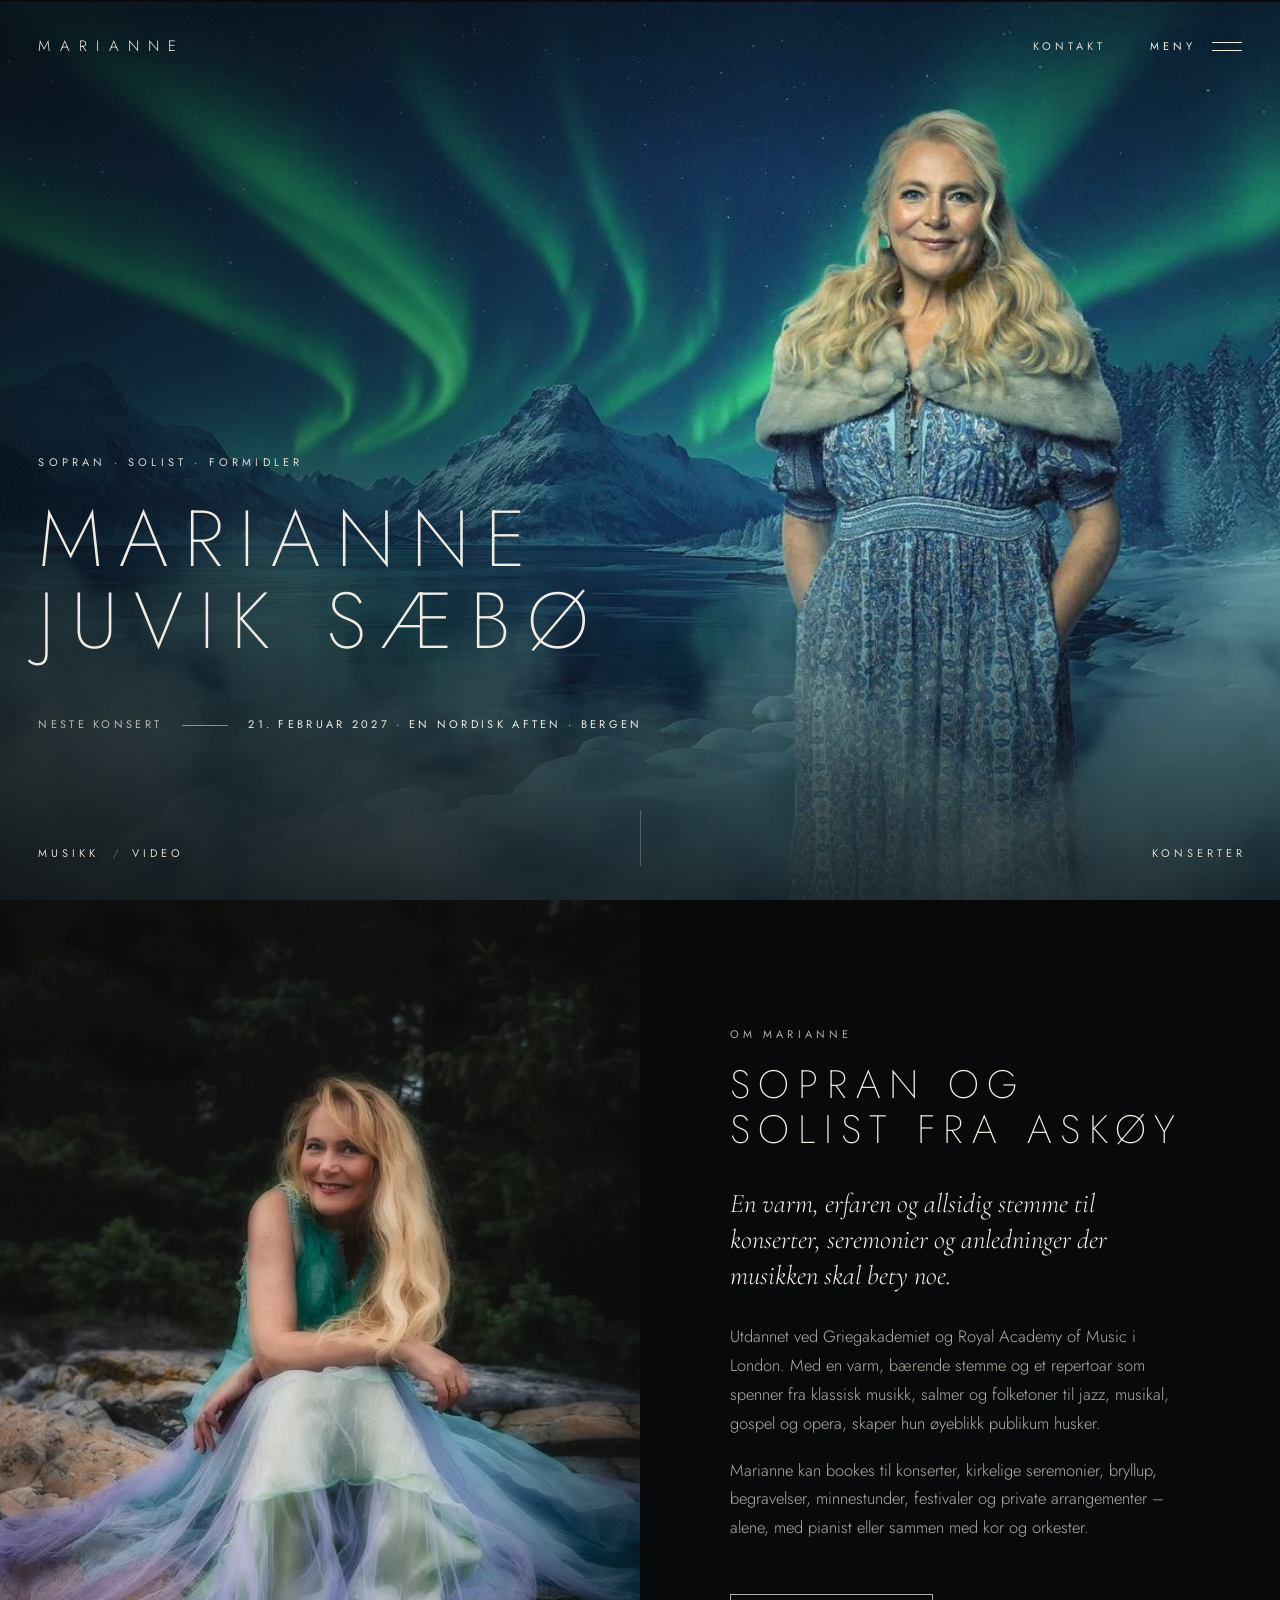
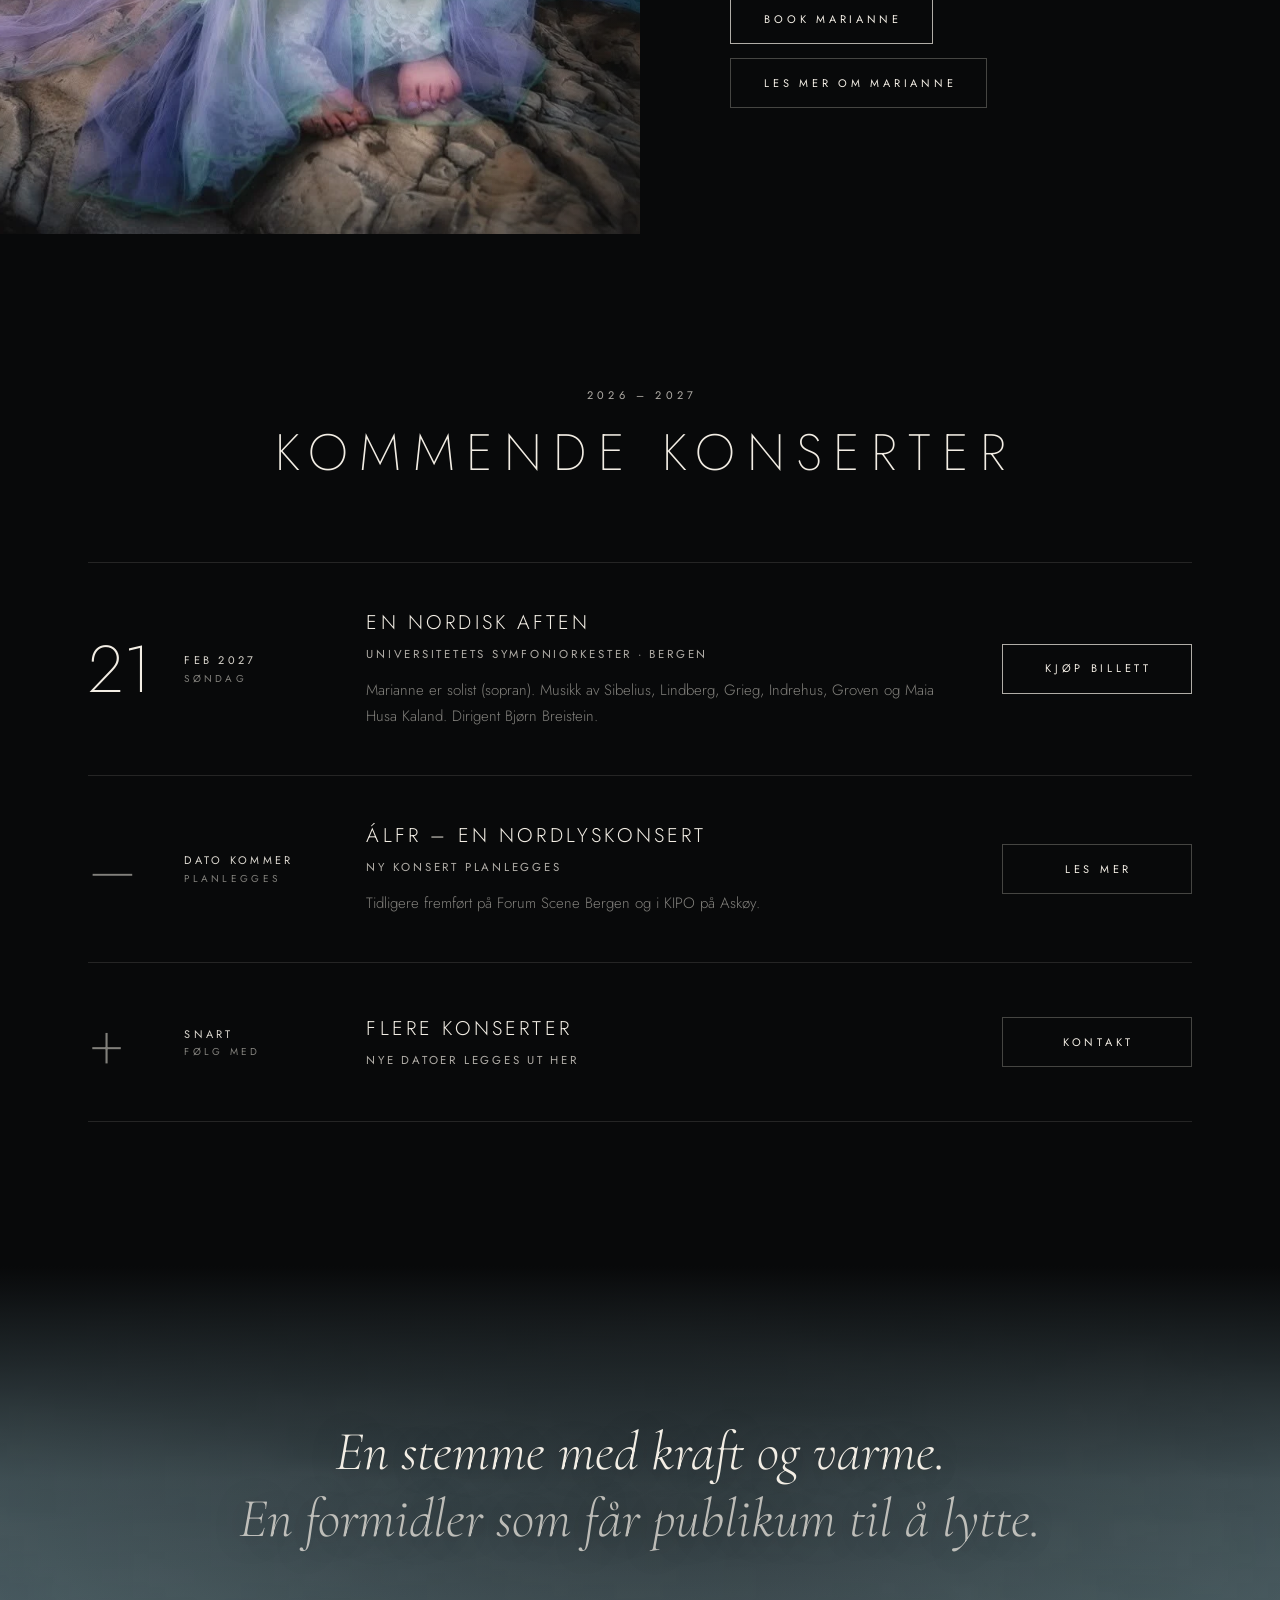
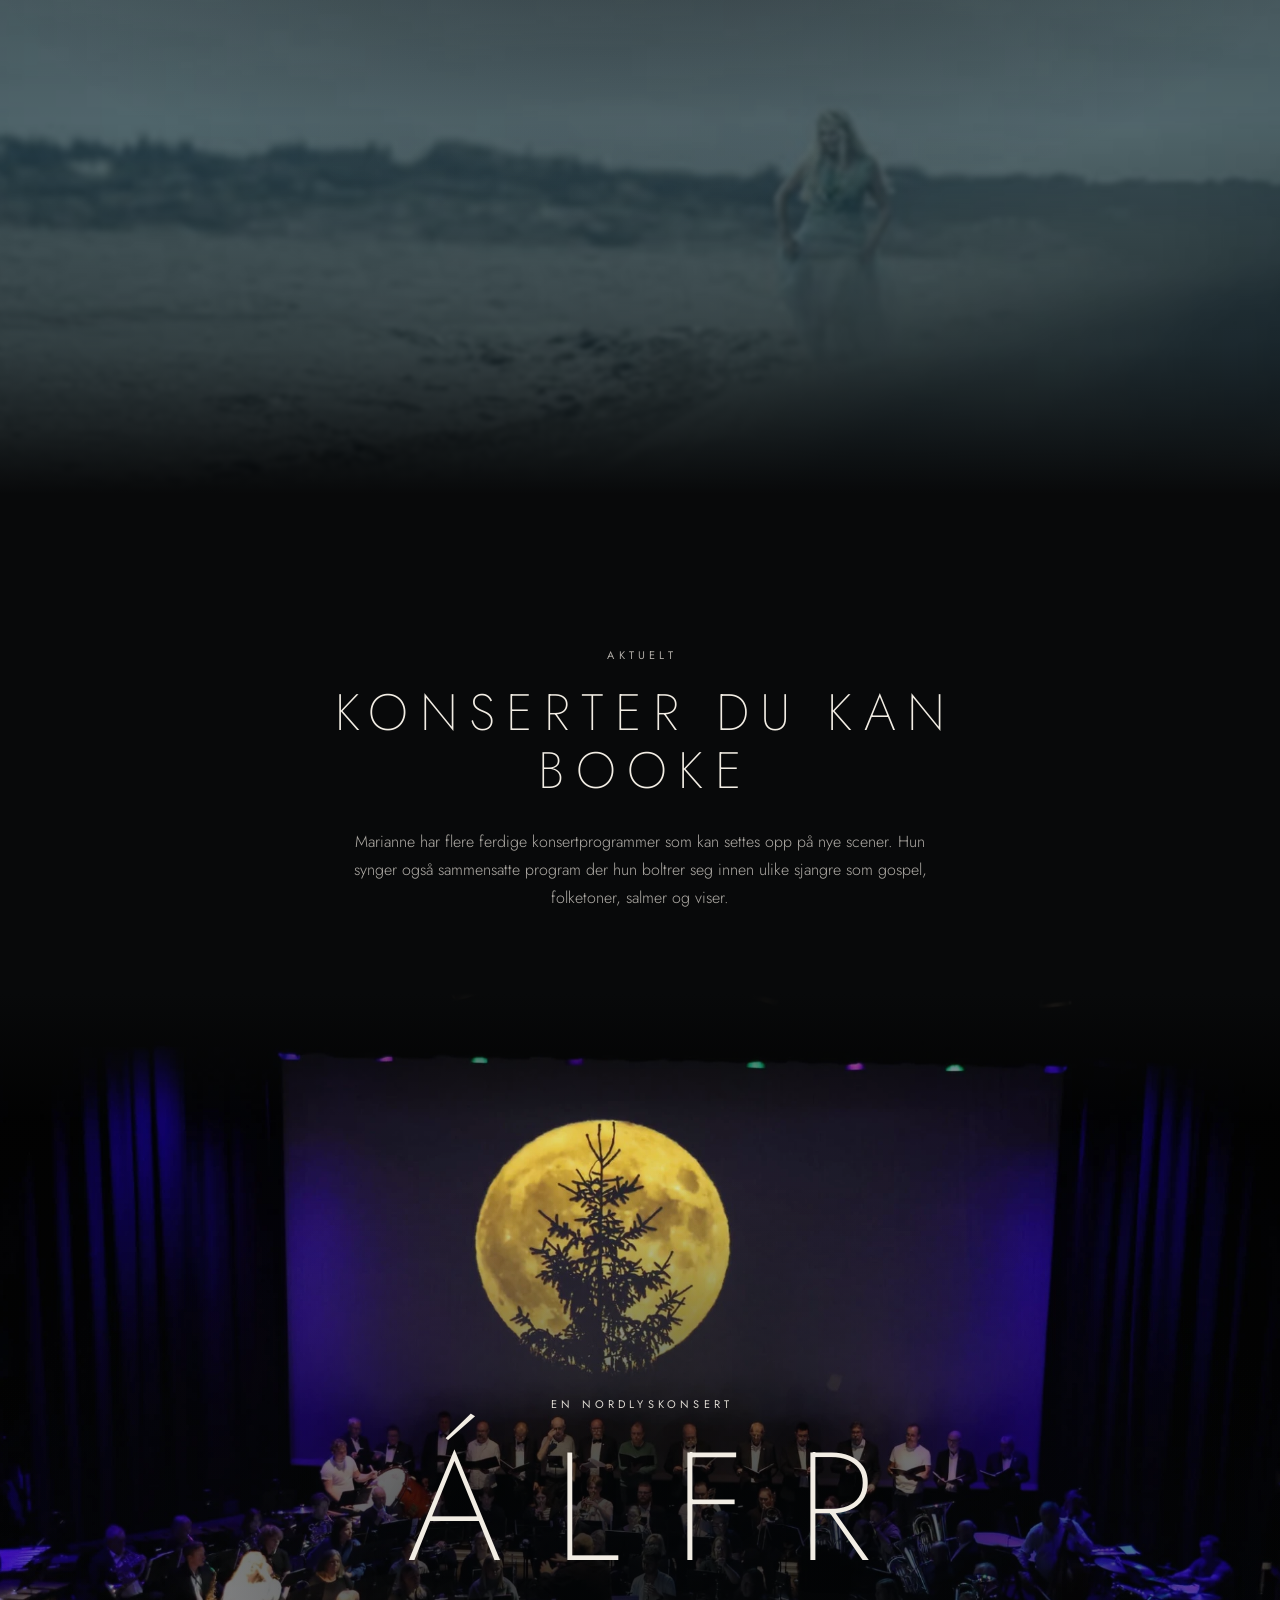
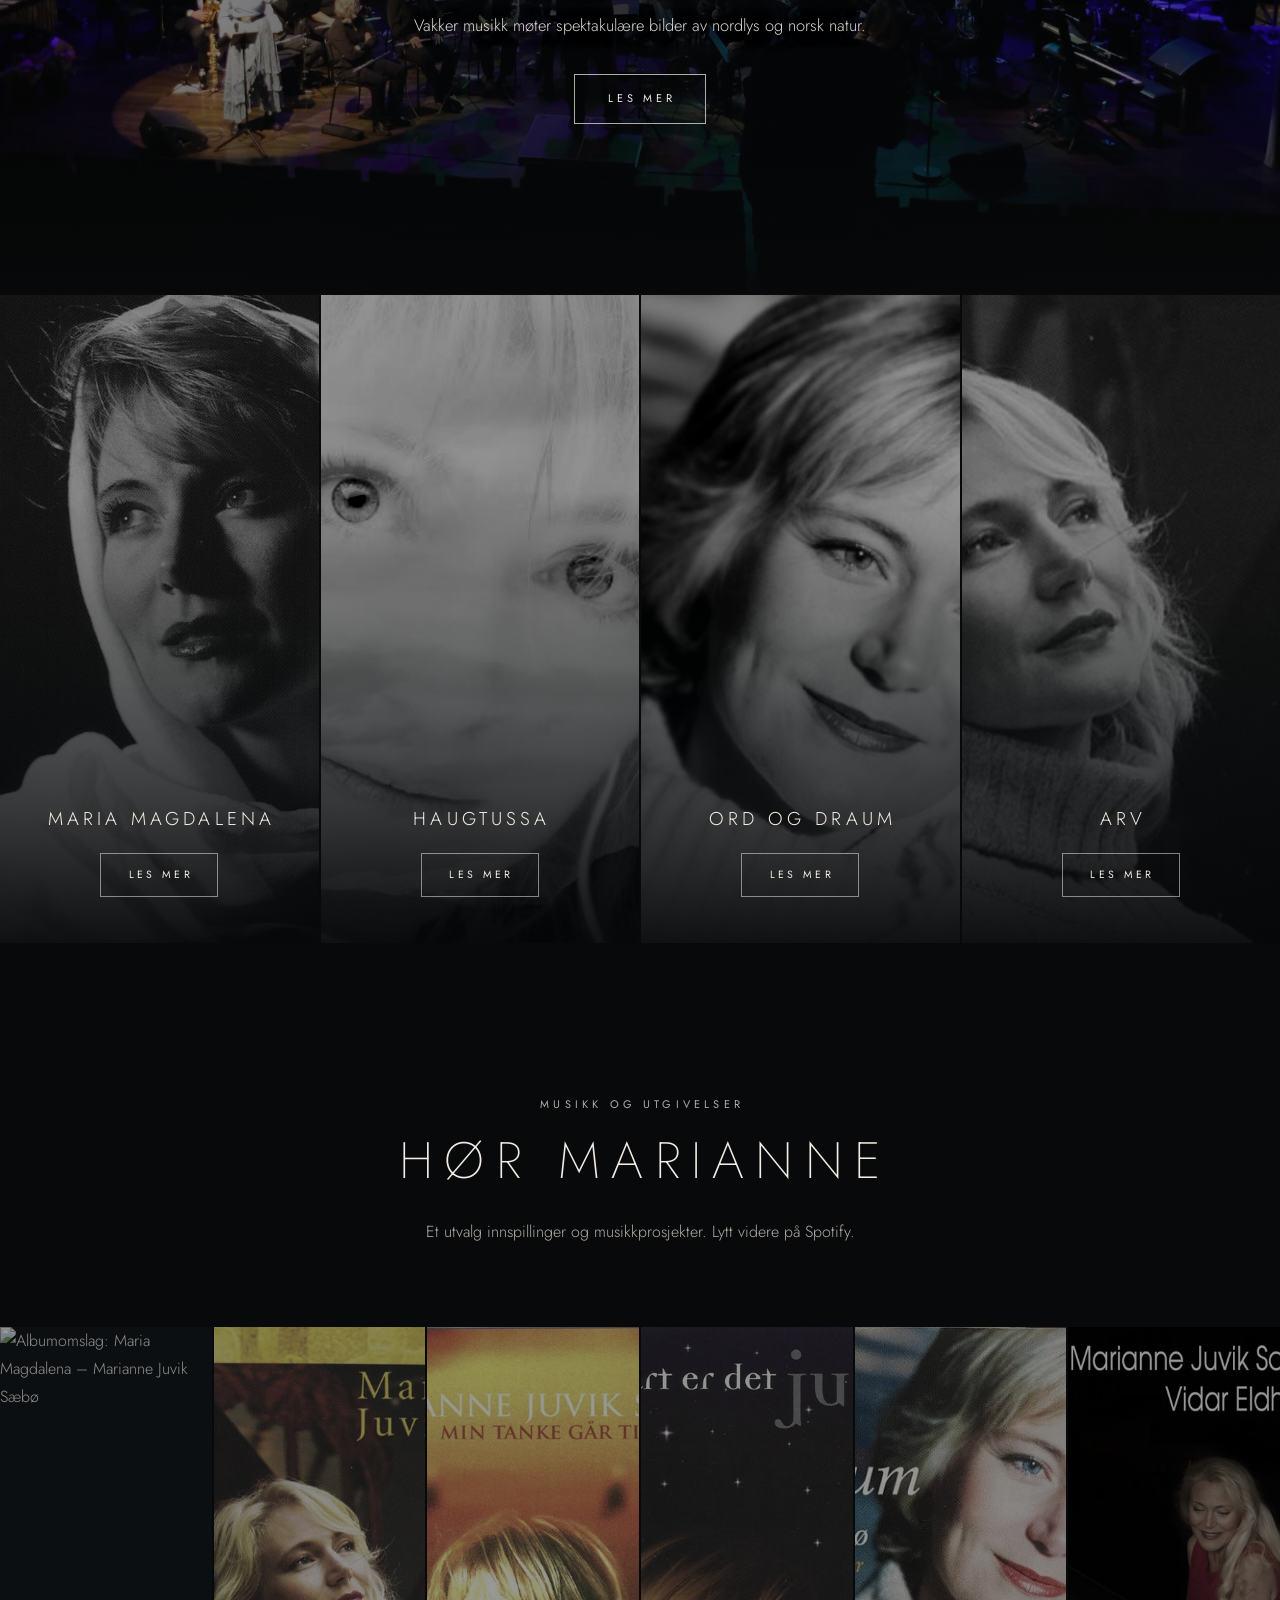
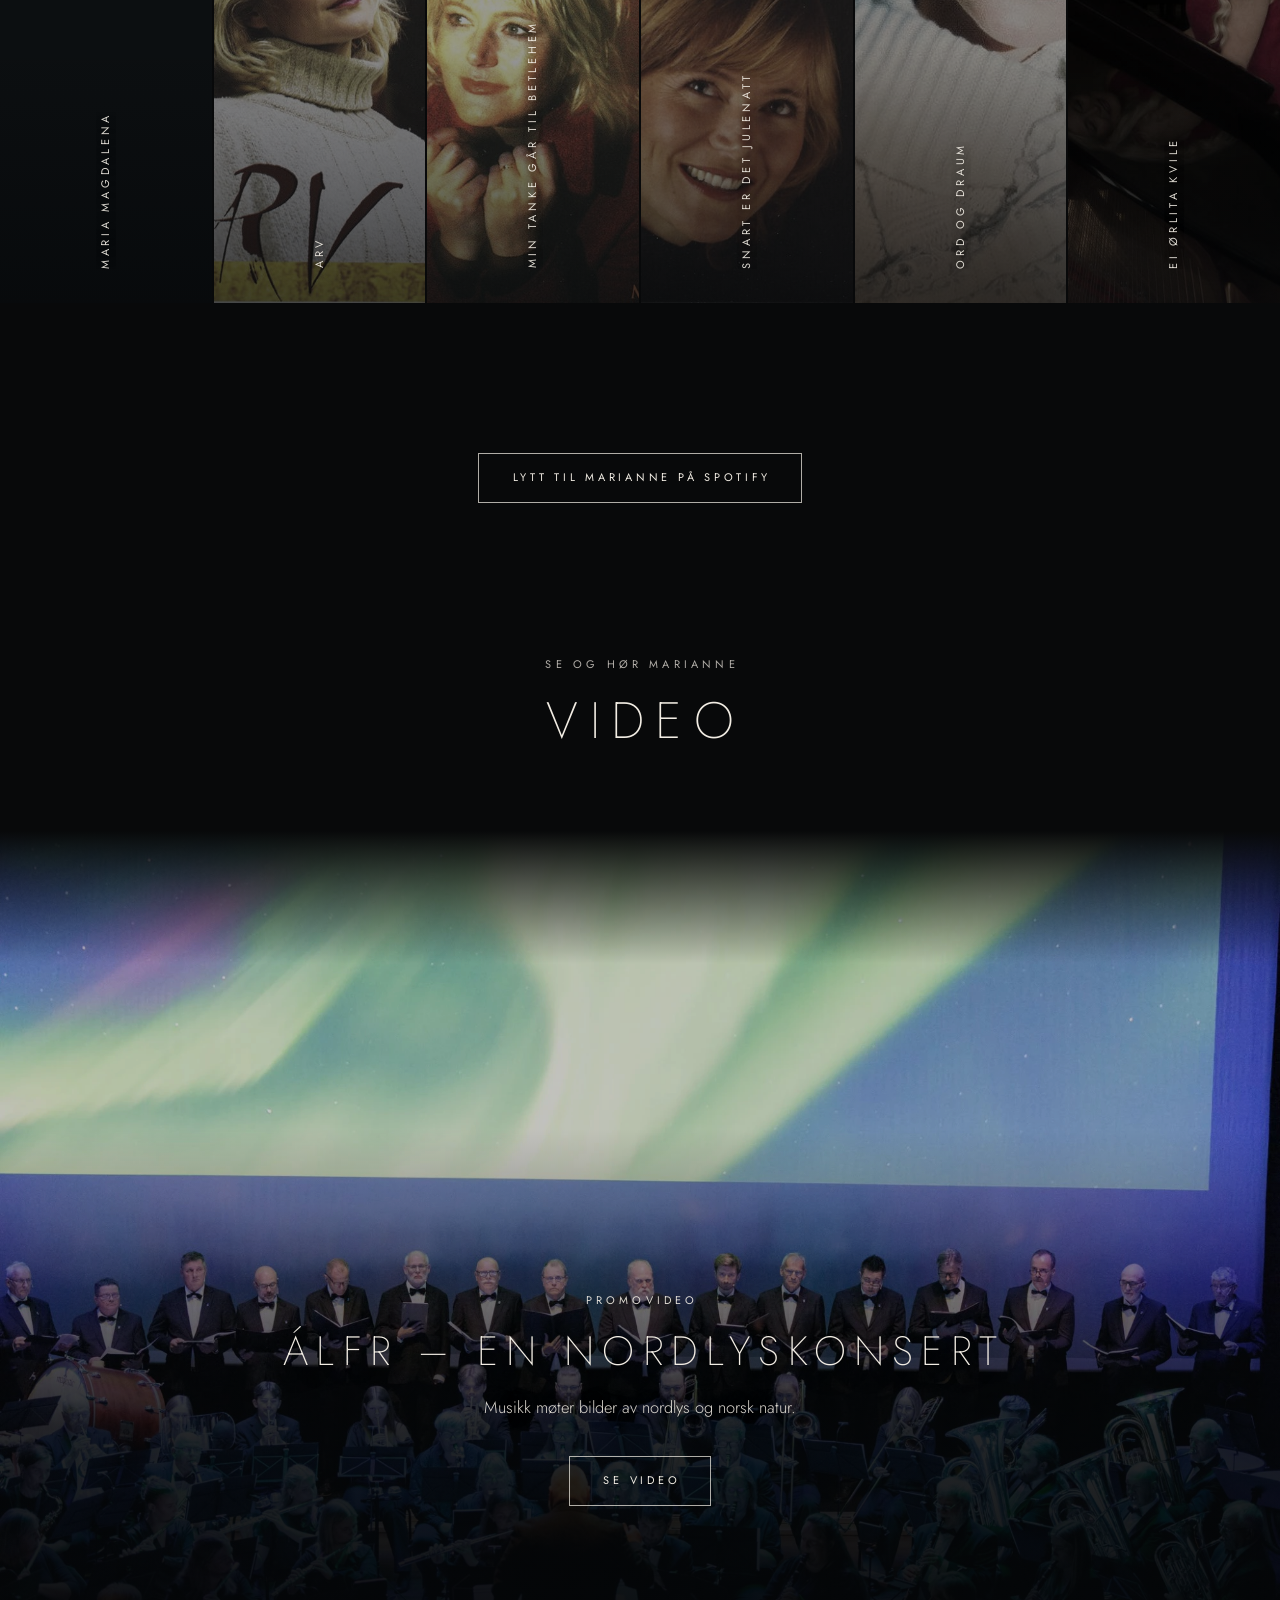
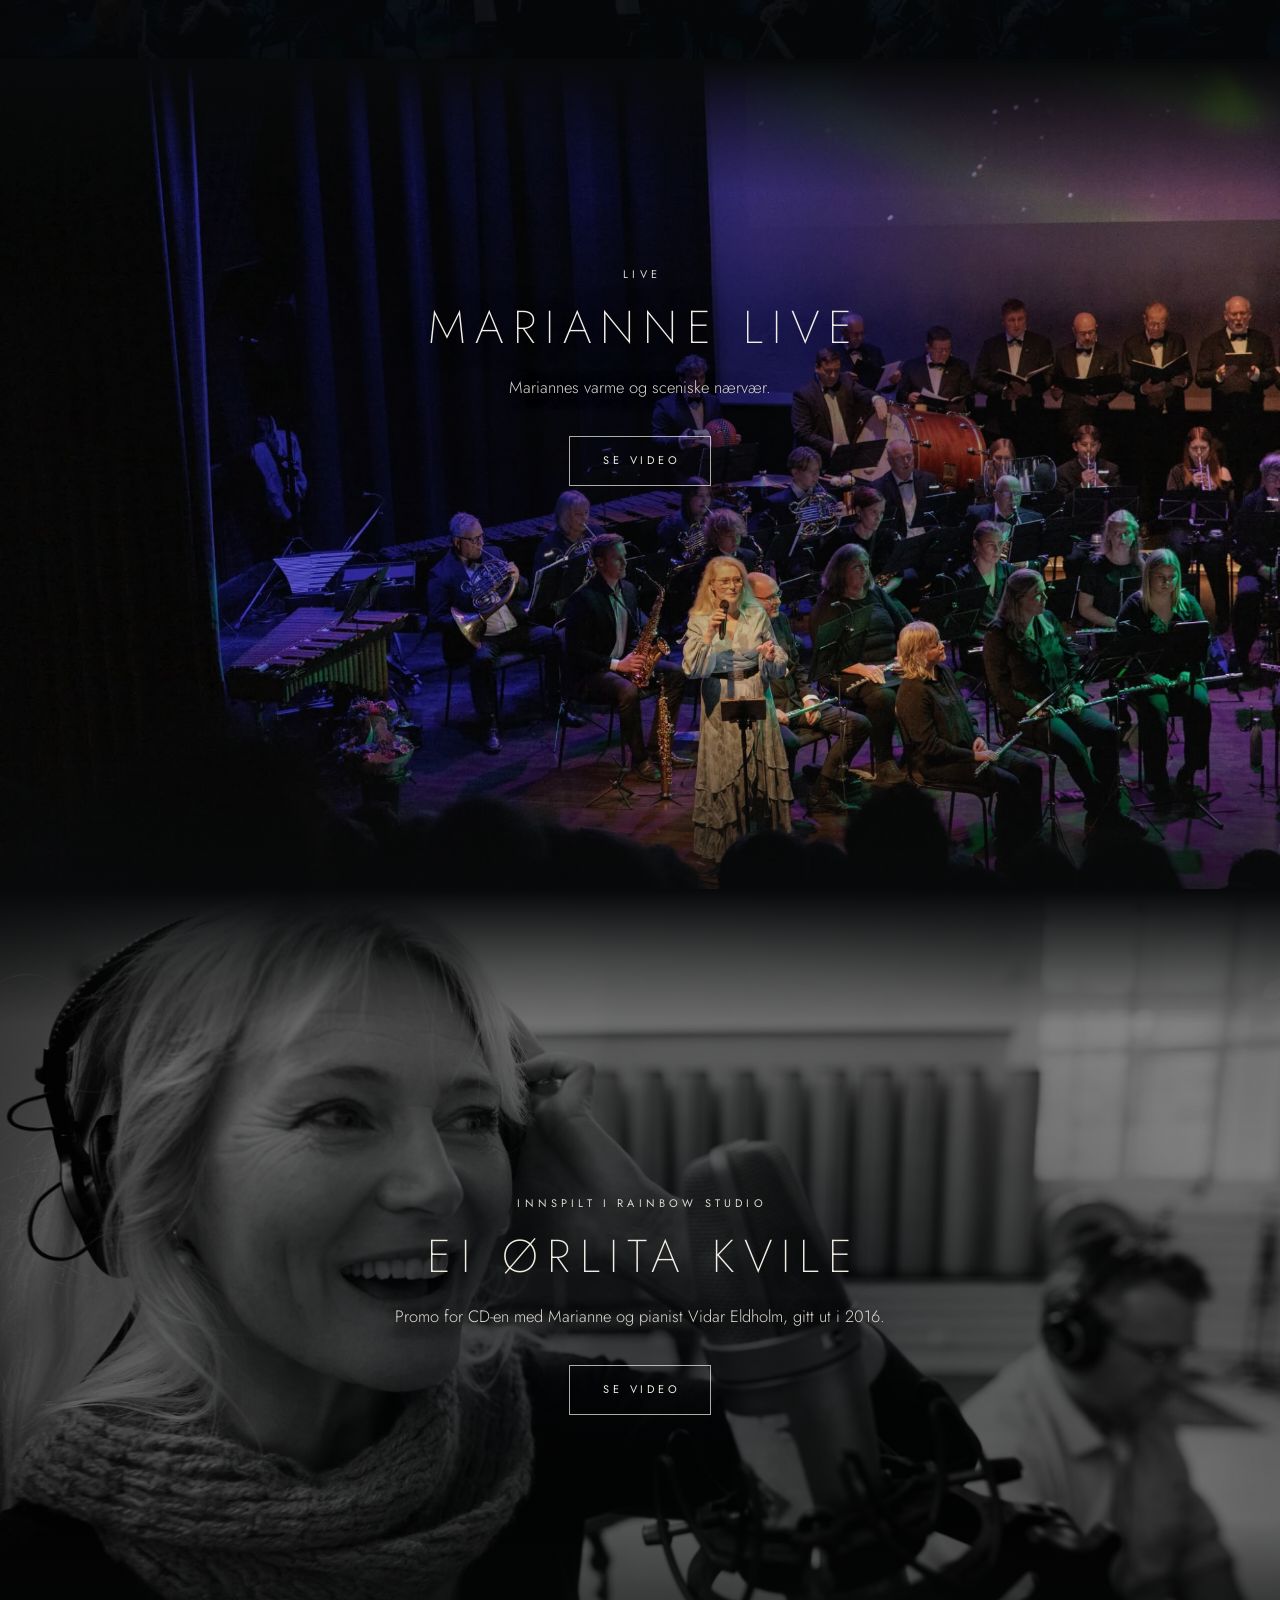
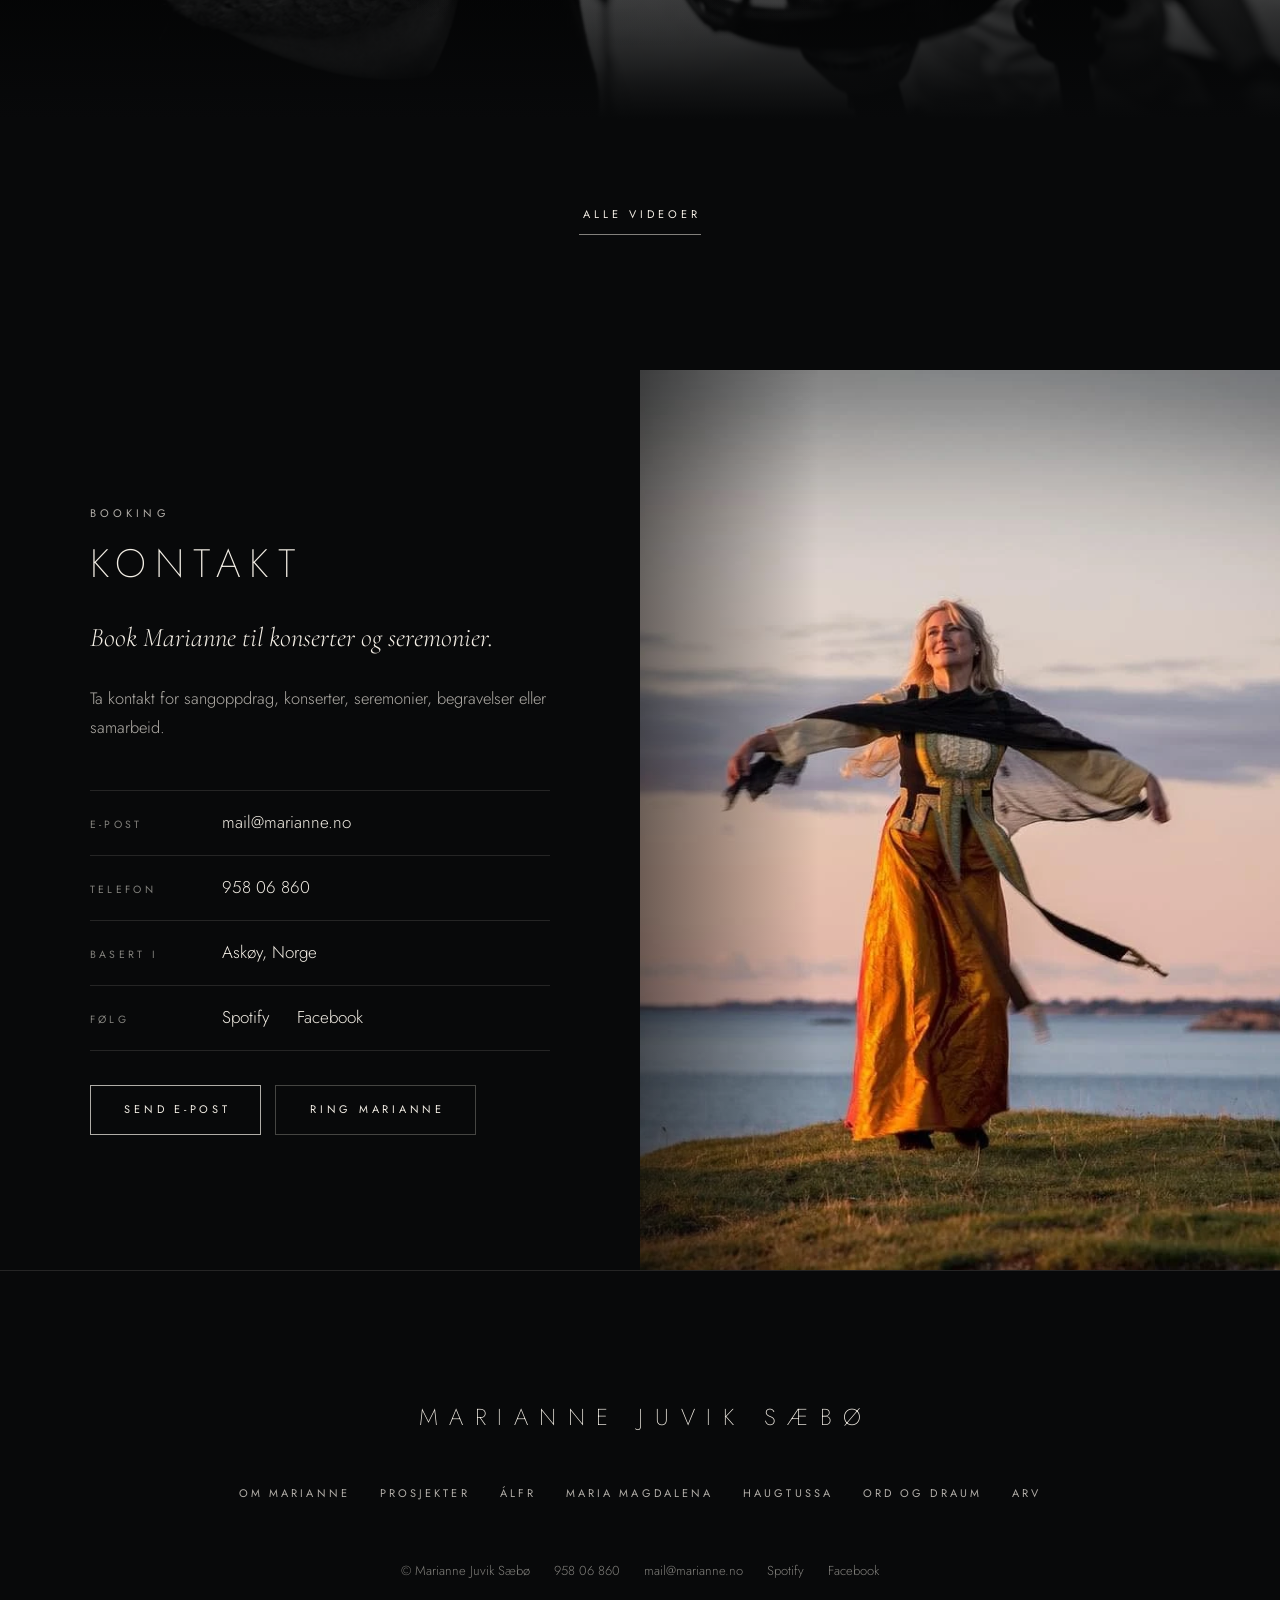
==== eksklusiv-1.html @ 9a120208 "To eksklusive forslag lagt til på oversiktssiden Co-Authored-By: Claude Opus 5.5 <noreply@anthropic." ====
<!doctype html>
<html lang="no">
<head>
  <meta charset="utf-8">
  <meta name="viewport" content="width=device-width, initial-scale=1, viewport-fit=cover">
  <title>Marianne Juvik Sæbø</title>
  <meta name="description" content="Marianne Juvik Sæbø – sopran, solist og formidler fra Askøy. Konserter, konsertprogram, utgivelser og booking.">
  <meta name="theme-color" content="#08090a">
  <link rel="icon" href="favicon.svg?v=2" type="image/svg+xml">

  <link rel="preconnect" href="https://fonts.googleapis.com">
  <link rel="preconnect" href="https://fonts.gstatic.com" crossorigin>
  <link href="https://fonts.googleapis.com/css2?family=Cormorant+Garamond:ital,wght@1,300;1,400&family=Jost:wght@200;300;400;500&display=swap" rel="stylesheet">
  <link rel="preload" as="image" href="nye-bilder/12.webp" fetchpriority="high">
  <link rel="stylesheet" href="eksklusiv-1.css?v=4">
  <script>document.documentElement.classList.add("js");</script>
</head>

<body>
  <a class="hopp" href="#innhold">Hopp til innholdet</a>

  <!-- Fast ramme: navnetrekk og navigasjon i hjørnene -->
  <header class="ramme" aria-label="Navigasjon">
    <a class="ramme__logo" href="#toppen" aria-label="Marianne Juvik Sæbø – til toppen">Marianne</a>

    <div class="ramme__oppe-hoyre">
      <a class="ramme__lenke ramme__kun-stor" href="#kontakt" data-seksjon="kontakt">Kontakt</a>
      <button class="ramme__meny" type="button" aria-expanded="false" aria-controls="meny">
        <span class="ramme__meny-tekst">Meny</span>
        <span class="ramme__meny-strek" aria-hidden="true"></span>
      </button>
    </div>

    <nav class="ramme__nede-venstre ramme__kun-stor" aria-label="Musikk og video">
      <a class="ramme__lenke" href="#musikk" data-seksjon="musikk">Musikk</a>
      <span class="ramme__skille" aria-hidden="true">/</span>
      <a class="ramme__lenke" href="#video" data-seksjon="video">Video</a>
    </nav>

    <a class="ramme__nede-hoyre ramme__lenke ramme__kun-stor" href="#konserter" data-seksjon="konserter">Konserter</a>
  </header>

  <!-- Meny i fullskjerm -->
  <div class="meny" id="meny" hidden>
    <div class="meny__bilde" aria-hidden="true">
      <img src="nye-bilder/2.webp" width="720" height="480" alt="" loading="lazy" decoding="async">
    </div>
    <nav class="meny__innhold" aria-label="Hovedmeny">
      <ol class="meny__liste">
        <li><a href="om-marianne.html">Om Marianne</a></li>
        <li><a href="#konserter">Konserter</a></li>
        <li><a href="#program">Konsertprogram</a></li>
        <li><a href="#musikk">Musikk</a></li>
        <li><a href="#video">Video</a></li>
        <li><a href="prosjekter.html">Prosjekter</a></li>
        <li><a href="#kontakt">Kontakt</a></li>
      </ol>
      <div class="meny__fot">
        <a href="mailto:mail@marianne.no">mail@marianne.no</a>
        <a href="tel:+4795806860">958 06 860</a>
        <a href="https://open.spotify.com/artist/4wa090fi4INwSp9NUM6Z8h" target="_blank" rel="noopener">Spotify</a>
        <a href="https://www.facebook.com/marianneskonserter" target="_blank" rel="noopener">Facebook</a>
      </div>
    </nav>
  </div>

  <main id="innhold">

    <!-- 1 · Åpningsbilde -->
    <section class="helt" id="toppen" aria-labelledby="helt-tittel">
      <div class="helt__bilde">
        <img src="nye-bilder/12.webp" width="1792" height="1008" fetchpriority="high" decoding="async"
             alt="Marianne Juvik Sæbø i blå kjole foran nordlys over en snødekt fjord">
      </div>
      <div class="helt__innhold">
        <p class="overtekst helt__over">Sopran · solist · formidler</p>
        <h1 class="helt__tittel" id="helt-tittel">
          <span>Marianne</span>
          <span>Juvik Sæbø</span>
        </h1>
        <a class="helt__neste" href="#konserter">
          <span class="helt__neste-etikett">Neste konsert</span>
          <span class="helt__neste-strek" aria-hidden="true"></span>
          <span class="helt__neste-tekst">21. februar 2027 · En nordisk aften · Bergen</span>
        </a>
      </div>
      <a class="helt__rull" href="#om" aria-label="Rull ned til Om Marianne"><span></span></a>
    </section>

    <!-- 2 · Om Marianne -->
    <section class="delt" id="om" aria-labelledby="om-tittel">
      <figure class="delt__bilde">
        <img src="nye-bilder/1.webp" width="1193" height="1193" loading="lazy" decoding="async"
             alt="Marianne Juvik Sæbø i turkis og lilla tyllkjole på svaberg ved sjøen, med granskog bak">
      </figure>
      <div class="delt__tekst">
        <p class="overtekst vis">Om Marianne</p>
        <h2 class="tittel-tynn vis" id="om-tittel">Sopran og solist fra Askøy</h2>
        <p class="ingress vis">En varm, erfaren og allsidig stemme til konserter, seremonier og anledninger der musikken skal bety noe.</p>
        <p class="brodtekst vis">Utdannet ved Griegakademiet og Royal Academy of Music i London. Med en varm, bærende stemme og et repertoar som spenner fra klassisk musikk, salmer og folketoner til jazz, musikal, gospel og opera, skaper hun øyeblikk publikum husker.</p>
        <p class="brodtekst vis">Marianne kan bookes til konserter, kirkelige seremonier, bryllup, begravelser, minnestunder, festivaler og private arrangementer – alene, med pianist eller sammen med kor og orkester.</p>
        <div class="knapper vis">
          <a class="knapp" href="#kontakt">Book Marianne</a>
          <a class="knapp knapp--stille" href="om-marianne.html">Les mer om Marianne</a>
        </div>
      </div>
    </section>

    <!-- 3 · Kommende konserter -->
    <section class="konserter" id="konserter" aria-labelledby="konserter-tittel">
      <header class="seksjonshode vis">
        <p class="overtekst">2026 – 2027</p>
        <h2 class="tittel-tynn" id="konserter-tittel">Kommende konserter</h2>
      </header>

      <ol class="turne">
        <li class="turne__rad vis">
          <p class="turne__dato">
            <span class="turne__dag">21</span>
            <span class="turne__mnd">Feb 2027<small>Søndag</small></span>
          </p>
          <div class="turne__info">
            <h3 class="turne__tittel">En nordisk aften</h3>
            <p class="turne__sted">Universitetets Symfoniorkester · Bergen</p>
            <p class="turne__detalj">Marianne er solist (sopran). Musikk av Sibelius, Lindberg, Grieg, Indrehus, Groven og Maia Husa Kaland. Dirigent Bjørn Breistein.</p>
          </div>
          <a class="knapp turne__knapp" href="https://www.uso-bergen.no/usoMainP.htm" target="_blank" rel="noopener">Kjøp billett</a>
        </li>

        <li class="turne__rad vis">
          <p class="turne__dato">
            <span class="turne__dag turne__dag--tekst">–</span>
            <span class="turne__mnd">Dato kommer<small>Planlegges</small></span>
          </p>
          <div class="turne__info">
            <h3 class="turne__tittel">ÁLFR – en nordlyskonsert</h3>
            <p class="turne__sted">Ny konsert planlegges</p>
            <p class="turne__detalj">Tidligere fremført på Forum Scene Bergen og i KIPO på Askøy.</p>
          </div>
          <a class="knapp knapp--stille turne__knapp" href="alfr.html">Les mer</a>
        </li>

        <li class="turne__rad vis">
          <p class="turne__dato">
            <span class="turne__dag turne__dag--tekst">+</span>
            <span class="turne__mnd">Snart<small>Følg med</small></span>
          </p>
          <div class="turne__info">
            <h3 class="turne__tittel">Flere konserter</h3>
            <p class="turne__sted">Nye datoer legges ut her</p>
          </div>
          <a class="knapp knapp--stille turne__knapp" href="#kontakt">Kontakt</a>
        </li>
      </ol>
    </section>

    <!-- 4 · Sitat over fjorden -->
    <section class="sitat" aria-label="Sitat">
      <div class="sitat__bilde" aria-hidden="true">
        <img src="nye-bilder/6.png" width="960" height="451" loading="lazy" decoding="async" alt="">
      </div>
      <blockquote class="sitat__tekst vis">
        <p>En stemme med kraft og varme.<br><span>En formidler som får publikum til å lytte.</span></p>
      </blockquote>
    </section>

    <!-- 5 · Konsertprogram (Aktuelt) -->
    <section class="program" id="program" aria-labelledby="program-tittel">
      <header class="seksjonshode vis">
        <p class="overtekst">Aktuelt</p>
        <h2 class="tittel-tynn" id="program-tittel">Konserter du kan booke</h2>
        <p class="seksjonshode__ingress">Marianne har flere ferdige konsertprogrammer som kan settes opp på nye scener. Hun synger også sammensatte program der hun boltrer seg innen ulike sjangre som gospel, folketoner, salmer og viser.</p>
      </header>

      <article class="panel panel--alfr" aria-labelledby="alfr-tittel">
        <div class="panel__bilde">
          <img src="nye-bilder/9.webp" width="2000" height="1333" loading="lazy" decoding="async"
               alt="ÁLFR på scenen: fullmåne med grantre på lerretet over orkester og mannskor, Marianne i lys kjole til venstre">
        </div>
        <div class="panel__innhold">
          <p class="overtekst vis">En nordlyskonsert</p>
          <h3 class="panel__tittel panel__tittel--stor vis" id="alfr-tittel">ÁLFR</h3>
          <p class="panel__tekst vis">Vakker musikk møter spektakulære bilder av nordlys og norsk natur.</p>
          <a class="knapp vis" href="alfr.html" aria-label="Les mer om ÁLFR">Les mer</a>
        </div>
      </article>

      <ul class="programrad">
        <li>
          <a class="programkort" href="maria-magdalena.html">
            <img src="images/program/maria-magdalena.jpg" width="900" height="900" loading="lazy" decoding="async"
                 alt="Marianne Juvik Sæbø – Maria Magdalena">
            <span class="programkort__innhold">
              <span class="programkort__tittel">Maria Magdalena</span>
              <span class="programkort__knapp">Les mer</span>
            </span>
          </a>
        </li>
        <li>
          <a class="programkort" href="haugtussa.html">
            <img src="images/program/haugtussa.jpg" width="567" height="567" loading="lazy" decoding="async"
                 alt="Marianne Juvik Sæbø – Haugtussa">
            <span class="programkort__innhold">
              <span class="programkort__tittel">Haugtussa</span>
              <span class="programkort__tekst">Mariannes egen sceniske versjon av Grieg og Garborgs Haugtussa, med samplede lyder fra naturen.</span>
              <span class="programkort__knapp">Les mer</span>
            </span>
          </a>
        </li>
        <li>
          <a class="programkort" href="ord-og-draum.html">
            <img src="images/program/ord-og-draum.jpg" width="576" height="576" loading="lazy" decoding="async"
                 alt="Marianne Juvik Sæbø – Ord og Draum">
            <span class="programkort__innhold">
              <span class="programkort__tittel">Ord og Draum</span>
              <span class="programkort__tekst">Tekster av Olav H. Hauge og Jakob Sande, med musikk av Per Indrehus.</span>
              <span class="programkort__knapp">Les mer</span>
            </span>
          </a>
        </li>
        <li>
          <a class="programkort" href="arv.html">
            <img src="images/program/arv.jpg" width="424" height="424" loading="lazy" decoding="async"
                 alt="Marianne Juvik Sæbø – Arv">
            <span class="programkort__innhold">
              <span class="programkort__tittel">Arv</span>
              <span class="programkort__tekst">En salmekonsert med mannskor og kammerorkester, eller med pianist og en blåser.</span>
              <span class="programkort__knapp">Les mer</span>
            </span>
          </a>
        </li>
      </ul>
    </section>

    <!-- 6 · Musikk: albumene som loddrette striper -->
    <section class="musikk" id="musikk" aria-labelledby="musikk-tittel">
      <header class="seksjonshode vis">
        <p class="overtekst">Musikk og utgivelser</p>
        <h2 class="tittel-tynn" id="musikk-tittel">Hør Marianne</h2>
        <p class="seksjonshode__ingress">Et utvalg innspillinger og musikkprosjekter. Lytt videre på Spotify.</p>
      </header>

      <ul class="striper" id="cd">
        <li class="stripe" style="--x: 58%; --y: 30%;">
          <div class="stripe__flate">
            <img src="https://res.cloudinary.com/ddr47lhck/image/upload/f_auto,q_auto,w_800/v1781350875/1900x1900-000000-80-0-0_x64pbw.jpg"
                 width="800" height="800" loading="lazy" decoding="async" alt="Albumomslag: Maria Magdalena – Marianne Juvik Sæbø">
            <button class="stripe__aapne" type="button" aria-expanded="false" aria-label="Vis albumet Maria Magdalena"></button>
            <span class="stripe__etikett" aria-hidden="true">Maria Magdalena</span>
          </div>
          <div class="stripe__info">
            <h3 class="stripe__tittel">Maria Magdalena</h3>
            <p class="stripe__med">Marianne Juvik Sæbø</p>
            <a class="stripe__lenke" href="https://open.spotify.com/artist/4wa090fi4INwSp9NUM6Z8h" target="_blank" rel="noopener">Lytt på Spotify</a>
          </div>
        </li>
        <li class="stripe" style="--x: 50%; --y: 45%;">
          <div class="stripe__flate">
            <img src="images/album-arv.jpg" width="800" height="800" loading="lazy" decoding="async" alt="Albumomslag: Arv – Marianne Juvik Sæbø">
            <button class="stripe__aapne" type="button" aria-expanded="false" aria-label="Vis albumet Arv"></button>
            <span class="stripe__etikett" aria-hidden="true">Arv</span>
          </div>
          <div class="stripe__info">
            <h3 class="stripe__tittel">Arv</h3>
            <p class="stripe__med">Marianne Juvik Sæbø</p>
            <a class="stripe__lenke" href="https://open.spotify.com/artist/4wa090fi4INwSp9NUM6Z8h" target="_blank" rel="noopener">Lytt på Spotify</a>
          </div>
        </li>
        <li class="stripe" style="--x: 32%; --y: 52%;">
          <div class="stripe__flate">
            <img src="images/album-min-tanke-gar-til-betlehem.jpg" width="800" height="800" loading="lazy" decoding="async" alt="Albumomslag: Min tanke går til Betlehem – Marianne Juvik Sæbø med Göran Fristorp">
            <button class="stripe__aapne" type="button" aria-expanded="false" aria-label="Vis albumet Min tanke går til Betlehem"></button>
            <span class="stripe__etikett" aria-hidden="true">Min tanke går til Betlehem</span>
          </div>
          <div class="stripe__info">
            <h3 class="stripe__tittel">Min tanke går til Betlehem</h3>
            <p class="stripe__med">Marianne Juvik Sæbø med Göran Fristorp</p>
            <a class="stripe__lenke" href="https://open.spotify.com/artist/4wa090fi4INwSp9NUM6Z8h" target="_blank" rel="noopener">Lytt på Spotify</a>
          </div>
        </li>
        <li class="stripe" style="--x: 30%; --y: 66%;">
          <div class="stripe__flate">
            <img src="images/album-snart-er-det-julenatt.jpg" width="800" height="800" loading="lazy" decoding="async" alt="Albumomslag: Snart er det julenatt – Marianne Juvik Sæbø, Frode Alnæs og Compagniet">
            <button class="stripe__aapne" type="button" aria-expanded="false" aria-label="Vis albumet Snart er det julenatt"></button>
            <span class="stripe__etikett" aria-hidden="true">Snart er det julenatt</span>
          </div>
          <div class="stripe__info">
            <h3 class="stripe__tittel">Snart er det julenatt</h3>
            <p class="stripe__med">Marianne Juvik Sæbø, Frode Alnæs og Compagniet</p>
            <a class="stripe__lenke" href="https://open.spotify.com/artist/4wa090fi4INwSp9NUM6Z8h" target="_blank" rel="noopener">Lytt på Spotify</a>
          </div>
        </li>
        <li class="stripe" style="--x: 82%; --y: 38%;">
          <div class="stripe__flate">
            <img src="images/album-ord-og-draum.jpg" width="590" height="599" loading="lazy" decoding="async" alt="Albumomslag: Ord og Draum – Marianne Juvik Sæbø og Bergen Unge Kammerorkester">
            <button class="stripe__aapne" type="button" aria-expanded="false" aria-label="Vis albumet Ord og Draum"></button>
            <span class="stripe__etikett" aria-hidden="true">Ord og Draum</span>
          </div>
          <div class="stripe__info">
            <h3 class="stripe__tittel">Ord og Draum</h3>
            <p class="stripe__med">Marianne Juvik Sæbø og Bergen Unge Kammerorkester</p>
            <a class="stripe__lenke" href="https://open.spotify.com/artist/4wa090fi4INwSp9NUM6Z8h" target="_blank" rel="noopener">Lytt på Spotify</a>
          </div>
        </li>
        <li class="stripe" style="--x: 82%; --y: 45%;">
          <div class="stripe__flate">
            <img src="images/album-ei-orlita-kvile.jpg" width="800" height="800" loading="lazy" decoding="async" alt="Albumomslag: Ei ørlita kvile – Marianne Juvik Sæbø og Vidar Eldholm">
            <button class="stripe__aapne" type="button" aria-expanded="false" aria-label="Vis albumet Ei ørlita kvile"></button>
            <span class="stripe__etikett" aria-hidden="true">Ei ørlita kvile</span>
          </div>
          <div class="stripe__info">
            <h3 class="stripe__tittel">Ei ørlita kvile <small>2016</small></h3>
            <p class="stripe__med">Marianne Juvik Sæbø &amp; Vidar Eldholm</p>
            <a class="stripe__lenke" href="https://open.spotify.com/artist/4wa090fi4INwSp9NUM6Z8h" target="_blank" rel="noopener">Lytt på Spotify</a>
          </div>
        </li>
      </ul>

      <p class="musikk__spotify vis">
        <a class="knapp" href="https://open.spotify.com/artist/4wa090fi4INwSp9NUM6Z8h" target="_blank" rel="noopener">Lytt til Marianne på Spotify</a>
      </p>
    </section>

    <!-- 7 · Video: stablede bildepaneler -->
    <section class="videoer" id="video" aria-labelledby="video-tittel">
      <header class="seksjonshode vis">
        <p class="overtekst">Se og hør Marianne</p>
        <h2 class="tittel-tynn" id="video-tittel">Video</h2>
      </header>

      <article class="panel panel--video panel--nordlys" aria-labelledby="v1-tittel">
        <div class="panel__bilde">
          <img src="nye-bilder/7.webp" width="2000" height="1334" loading="lazy" decoding="async"
               alt="Orkester og mannskor på scenen under et stort nordlys på lerretet">
        </div>
        <div class="panel__innhold">
          <p class="overtekst vis">Promovideo</p>
          <h3 class="panel__tittel panel__tittel--en-linje vis" id="v1-tittel">ÁLFR – en nordlyskonsert</h3>
          <p class="panel__tekst vis">Musikk møter bilder av nordlys og norsk natur.</p>
          <button class="knapp vis" type="button" aria-describedby="v1-tittel" data-video-mp4="media/alfr-promo.mp4" data-video-tittel="ÁLFR – en nordlyskonsert">Se video</button>
        </div>
      </article>

      <article class="panel panel--video panel--live" aria-labelledby="v2-tittel">
        <div class="panel__bilde">
          <img src="nye-bilder/8.webp" width="2000" height="1334" loading="lazy" decoding="async"
               alt="Marianne Juvik Sæbø synger med mikrofon foran orkesteret, med nordlys på lerretet bak">
        </div>
        <div class="panel__innhold">
          <p class="overtekst vis">Live</p>
          <h3 class="panel__tittel vis" id="v2-tittel">Marianne live</h3>
          <p class="panel__tekst vis">Mariannes varme og sceniske nærvær.</p>
          <button class="knapp vis" type="button" aria-describedby="v2-tittel" data-video-yt="fUQjwzukokw" data-video-tittel="Marianne Juvik Sæbø – Marianne live">Se video</button>
        </div>
      </article>

      <article class="panel panel--video panel--studio" aria-labelledby="v3-tittel">
        <div class="panel__bilde">
          <img src="images/studio/rainbow-mikrofon.jpg" width="1400" height="932" loading="lazy" decoding="async"
               alt="Marianne Juvik Sæbø med hodetelefoner foran mikrofonen i Rainbow Studio">
        </div>
        <div class="panel__innhold">
          <p class="overtekst vis">Innspilt i Rainbow Studio</p>
          <h3 class="panel__tittel vis" id="v3-tittel">Ei ørlita kvile</h3>
          <p class="panel__tekst vis">Promo for CD-en med Marianne og pianist Vidar Eldholm, gitt ut i 2016.</p>
          <button class="knapp vis" type="button" aria-describedby="v3-tittel" data-video-mp4="media/ei-orlita-kvile-promo.mp4" data-video-tittel="Ei ørlita kvile">Se video</button>
        </div>
      </article>

      <p class="videoer__alle vis">
        <a class="lenke-strek" href="om-marianne.html#video">Alle videoer</a>
      </p>
    </section>

    <!-- 8 · Kontakt -->
    <section class="delt delt--speilet" id="kontakt" aria-labelledby="kontakt-tittel">
      <figure class="delt__bilde">
        <img src="nye-bilder/13.webp" width="960" height="960" loading="lazy" decoding="async"
             alt="Marianne Juvik Sæbø i gyllen kjole med armene utstrakt på en kolle ved havet i solnedgang">
      </figure>
      <div class="delt__tekst">
        <p class="overtekst vis">Booking</p>
        <h2 class="tittel-tynn vis" id="kontakt-tittel">Kontakt</h2>
        <p class="ingress vis">Book Marianne til konserter og seremonier.</p>
        <p class="brodtekst vis">Ta kontakt for sangoppdrag, konserter, seremonier, begravelser eller samarbeid.</p>

        <dl class="kontaktliste vis">
          <div>
            <dt>E-post</dt>
            <dd><a href="mailto:mail@marianne.no">mail@marianne.no</a></dd>
          </div>
          <div>
            <dt>Telefon</dt>
            <dd><a href="tel:+4795806860">958 06 860</a></dd>
          </div>
          <div>
            <dt>Basert i</dt>
            <dd>Askøy, Norge</dd>
          </div>
          <div>
            <dt>Følg</dt>
            <dd class="kontaktliste__sosialt">
              <a href="https://open.spotify.com/artist/4wa090fi4INwSp9NUM6Z8h" target="_blank" rel="noopener">Spotify</a>
              <a href="https://www.facebook.com/marianneskonserter" target="_blank" rel="noopener">Facebook</a>
            </dd>
          </div>
        </dl>

        <div class="knapper vis">
          <a class="knapp" href="mailto:mail@marianne.no">Send e-post</a>
          <a class="knapp knapp--stille" href="tel:+4795806860">Ring Marianne</a>
        </div>
      </div>
    </section>

  </main>

  <footer class="fot">
    <p class="fot__navn">Marianne Juvik Sæbø</p>
    <nav class="fot__lenker" aria-label="Undersider">
      <a href="om-marianne.html">Om Marianne</a>
      <a href="prosjekter.html">Prosjekter</a>
      <a href="alfr.html">ÁLFR</a>
      <a href="maria-magdalena.html">Maria Magdalena</a>
      <a href="haugtussa.html">Haugtussa</a>
      <a href="ord-og-draum.html">Ord og Draum</a>
      <a href="arv.html">Arv</a>
    </nav>
    <p class="fot__liten">
      <span>© Marianne Juvik Sæbø</span>
      <a href="tel:+4795806860">958 06 860</a>
      <a href="mailto:mail@marianne.no">mail@marianne.no</a>
      <a href="https://open.spotify.com/artist/4wa090fi4INwSp9NUM6Z8h" target="_blank" rel="noopener">Spotify</a>
      <a href="https://www.facebook.com/marianneskonserter" target="_blank" rel="noopener">Facebook</a>
    </p>
  </footer>

  <!-- Videovindu -->
  <dialog class="lysboks" id="lysboks" aria-label="Video">
    <button class="lysboks__lukk" type="button">Lukk</button>
    <div class="lysboks__ramme"></div>
  </dialog>

  <script>
    (function () {
      var rot = document.documentElement;
      var redusert = window.matchMedia("(prefers-reduced-motion: reduce)").matches;

      /* Åpningsbildet glir rolig på plass når det er lastet */
      var heltBilde = document.querySelector(".helt__bilde img");
      function heltKlar() { document.querySelector(".helt").classList.add("er-klar"); }
      if (heltBilde.complete) { heltKlar(); } else { heltBilde.addEventListener("load", heltKlar); heltBilde.addEventListener("error", heltKlar); }
      setTimeout(heltKlar, 1400); /* teksten vises selv om bildet laster tregt */

      /* Fullskjermsmeny */
      var meny = document.getElementById("meny");
      var menyKnapp = document.querySelector(".ramme__meny");
      var menyTekst = menyKnapp.querySelector(".ramme__meny-tekst");
      var lukkTid;

      function aapneMeny() {
        clearTimeout(lukkTid);
        meny.hidden = false;
        requestAnimationFrame(function () {
          requestAnimationFrame(function () { rot.classList.add("meny-aapen"); });
        });
        menyKnapp.setAttribute("aria-expanded", "true");
        menyTekst.textContent = "Lukk";
        var forste = meny.querySelector("a");
        if (forste) { setTimeout(function () { forste.focus({ preventScroll: true }); }, 60); }
      }
      function lukkMeny(flyttFokus) {
        rot.classList.remove("meny-aapen");
        menyKnapp.setAttribute("aria-expanded", "false");
        menyTekst.textContent = "Meny";
        lukkTid = setTimeout(function () { meny.hidden = true; }, redusert ? 0 : 600);
        if (flyttFokus) { menyKnapp.focus({ preventScroll: true }); }
      }
      menyKnapp.addEventListener("click", function () {
        if (rot.classList.contains("meny-aapen")) { lukkMeny(true); } else { aapneMeny(); }
      });
      meny.querySelectorAll("a").forEach(function (lenke) {
        lenke.addEventListener("click", function () { lukkMeny(false); });
      });
      document.addEventListener("keydown", function (e) {
        if (e.key === "Escape" && rot.classList.contains("meny-aapen")) { lukkMeny(true); }
      });

      /* Myk inntoning når elementer kommer til syne */
      var vis = document.querySelectorAll(".vis, .panel, .delt, .sitat");
      if ("IntersectionObserver" in window) {
        var synlig = new IntersectionObserver(function (oppf) {
          oppf.forEach(function (o) {
            if (o.isIntersecting) { o.target.classList.add("er-synlig"); synlig.unobserve(o.target); }
          });
        }, { rootMargin: "0px 0px -8% 0px", threshold: 0.12 });
        vis.forEach(function (el) { synlig.observe(el); });

        /* Marker hjørnelenken for seksjonen man er i */
        var hjorne = document.querySelectorAll(".ramme [data-seksjon]");
        var aktiv = new IntersectionObserver(function (oppf) {
          oppf.forEach(function (o) {
            hjorne.forEach(function (l) {
              if (l.getAttribute("data-seksjon") === o.target.id) { l.classList.toggle("er-aktiv", o.isIntersecting); }
            });
          });
        }, { rootMargin: "-45% 0px -45% 0px" });
        ["musikk", "video", "konserter", "kontakt"].forEach(function (id) {
          var s = document.getElementById(id); if (s) { aktiv.observe(s); }
        });
      } else {
        vis.forEach(function (el) { el.classList.add("er-synlig"); });
      }

      /* Rammen får en svak skygge når man har rullet forbi åpningsbildet (mobil) */
      var helt = document.querySelector(".helt");
      function rullet() { rot.classList.toggle("har-rullet", window.scrollY > helt.offsetHeight * 0.6); }
      window.addEventListener("scroll", rullet, { passive: true });
      rullet();

      /* Albumstriper: trykk for å vise hele omslaget */
      var striper = document.querySelectorAll(".stripe");
      striper.forEach(function (stripe) {
        var knapp = stripe.querySelector(".stripe__aapne");
        knapp.addEventListener("click", function () {
          var aapen = stripe.classList.contains("er-aapen");
          striper.forEach(function (s) {
            s.classList.remove("er-aapen");
            s.querySelector(".stripe__aapne").setAttribute("aria-expanded", "false");
          });
          if (!aapen) {
            stripe.classList.add("er-aapen");
            knapp.setAttribute("aria-expanded", "true");
          }
          document.querySelector(".striper").classList.toggle("har-aapen", !aapen);
        });
      });

      /* Videovindu */
      var lysboks = document.getElementById("lysboks");
      var ramme = lysboks.querySelector(".lysboks__ramme");
      var sisteKnapp = null;
      document.querySelectorAll("[data-video-mp4], [data-video-yt]").forEach(function (knapp) {
        knapp.addEventListener("click", function () {
          var mp4 = knapp.getAttribute("data-video-mp4");
          var yt = knapp.getAttribute("data-video-yt");
          var tittel = knapp.getAttribute("data-video-tittel") || "Video";
          if (typeof lysboks.showModal !== "function") {
            window.open(mp4 || ("https://www.youtube.com/watch?v=" + yt), "_blank", "noopener");
            return;
          }
          sisteKnapp = knapp;
          ramme.innerHTML = "";
          if (mp4) {
            var v = document.createElement("video");
            v.src = mp4; v.controls = true; v.autoplay = true; v.playsInline = true;
            v.setAttribute("aria-label", tittel);
            ramme.appendChild(v);
          } else {
            var f = document.createElement("iframe");
            f.src = "https://www.youtube-nocookie.com/embed/" + yt + "?autoplay=1&rel=0";
            f.title = tittel;
            f.allow = "autoplay; encrypted-media; picture-in-picture; fullscreen";
            f.allowFullscreen = true;
            ramme.appendChild(f);
          }
          lysboks.setAttribute("aria-label", tittel);
          lysboks.showModal();
        });
      });
      lysboks.querySelector(".lysboks__lukk").addEventListener("click", function () { lysboks.close(); });
      lysboks.addEventListener("click", function (e) { if (e.target === lysboks) { lysboks.close(); } });
      lysboks.addEventListener("close", function () {
        ramme.innerHTML = "";
        if (sisteKnapp) { sisteKnapp.focus({ preventScroll: true }); }
      });
    })();
  </script>
</body>
</html>
---- eksklusiv-1.css ----
/* =====================================================================
   Marianne Juvik Sæbø – eksklusiv forside 1 («Kinematisk»)
   Nesten svart lerret, fullskjermsbilder fra kyst, fjord, skog og
   nordlys, tynn og luftig typografi og navigasjon gjemt i hjørnene.
   Fargene kommer fra bildene – alt annet er svart og elfenben.
   ===================================================================== */

/* ---------- Grunnverdier ---------- */
:root {
  --natt: #08090a;
  --natt-2: #0c0f11;
  --elfenben: #f2ede4;
  --elfenben-90: rgba(242, 237, 228, .9);
  --elfenben-70: rgba(242, 237, 228, .72);
  --elfenben-50: rgba(242, 237, 228, .52);
  --elfenben-25: rgba(242, 237, 228, .26);
  --elfenben-12: rgba(242, 237, 228, .12);
  --sans: "Jost", "Helvetica Neue", Helvetica, Arial, sans-serif;
  --serif: "Cormorant Garamond", "Times New Roman", serif;
  --kant: clamp(16px, 3vw, 44px);
  --myk: cubic-bezier(.22, .61, .36, 1);
  --sakte: cubic-bezier(.16, 1, .3, 1);
}

*,
*::before,
*::after {
  box-sizing: border-box;
}

html {
  -webkit-text-size-adjust: 100%;
  text-size-adjust: 100%;
  scroll-behavior: smooth;
  background: var(--natt);
}

body {
  margin: 0;
  background: var(--natt);
  color: var(--elfenben);
  font-family: var(--sans);
  font-weight: 300;
  font-size: 16px;
  line-height: 1.75;
  -webkit-font-smoothing: antialiased;
  -moz-osx-font-smoothing: grayscale;
  overflow-x: hidden;
}

@supports (overflow: clip) {
  body {
    overflow-x: clip;
  }
}

img {
  display: block;
  max-width: 100%;
  height: auto;
}

a {
  color: inherit;
  text-decoration: none;
}

button {
  font: inherit;
  color: inherit;
  background: none;
  border: 0;
  padding: 0;
  cursor: pointer;
}

:focus-visible {
  outline: 1px solid var(--elfenben);
  outline-offset: 4px;
}

::selection {
  background: var(--elfenben);
  color: var(--natt);
}

/* Lenke for tastaturbrukere: hopp rett til innholdet */
.hopp {
  position: fixed;
  top: 12px;
  left: 50%;
  z-index: 100;
  transform: translate(-50%, -160%);
  padding: 12px 22px;
  background: var(--elfenben);
  color: var(--natt);
  font-size: 12px;
  letter-spacing: .2em;
  text-transform: uppercase;
  transition: transform .3s var(--myk);
}

.hopp:focus {
  transform: translate(-50%, 0);
}

/* Fin filmkorn over hele siden (bare pynt, kan ikke klikkes) */
@media (min-width: 760px) {
  body::after {
    content: "";
    position: fixed;
    inset: 0;
    z-index: 50;
    pointer-events: none;
    opacity: .05;
    background-image: url("data:image/svg+xml;utf8,<svg xmlns='http://www.w3.org/2000/svg' width='180' height='180'><filter id='k'><feTurbulence type='fractalNoise' baseFrequency='.85' numOctaves='2' stitchTiles='stitch'/></filter><rect width='100%' height='100%' filter='url(%23k)'/></svg>");
  }
}

/* ---------- Felles typografi ---------- */
.overtekst {
  margin: 0 0 18px;
  font-size: 11px;
  font-weight: 400;
  line-height: 1.6;
  letter-spacing: .38em;
  text-transform: uppercase;
  color: var(--elfenben-70);
}

.tittel-tynn {
  margin: 0;
  font-weight: 200;
  font-size: clamp(30px, 4vw, 56px);
  line-height: 1.14;
  letter-spacing: .22em;
  text-transform: uppercase;
}

.ingress {
  margin: 34px 0 28px;
  font-family: var(--serif);
  font-style: italic;
  font-weight: 300;
  font-size: clamp(23px, 2.1vw, 31px);
  line-height: 1.34;
  color: var(--elfenben);
}

.brodtekst {
  margin: 0 0 18px;
  max-width: 34em;
  font-size: 16.5px;
  color: var(--elfenben-70);
}

/* Tynn, omrisset knapp – fylles med elfenben ved hover */
.knapp {
  display: inline-flex;
  align-items: center;
  justify-content: center;
  min-height: 50px;
  padding: 0 30px 0 calc(30px + .34em);
  border: 1px solid rgba(242, 237, 228, .72);
  background: transparent;
  color: var(--elfenben);
  font-family: var(--sans);
  font-size: 11px;
  font-weight: 400;
  letter-spacing: .34em;
  text-transform: uppercase;
  white-space: nowrap;
  transition: background-color .5s var(--myk), color .5s var(--myk), border-color .5s var(--myk);
}

.knapp:hover,
.knapp:focus-visible {
  background: var(--elfenben);
  border-color: var(--elfenben);
  color: var(--natt);
}

.knapp--stille {
  border-color: var(--elfenben-25);
}

.knapper {
  display: flex;
  flex-wrap: wrap;
  gap: 14px;
  margin-top: 34px;
}

.lenke-strek {
  display: inline-block;
  padding: 16px 0 10px .36em;
  border-bottom: 1px solid var(--elfenben-50);
  font-size: 11px;
  font-weight: 400;
  letter-spacing: .36em;
  text-transform: uppercase;
  transition: border-color .4s var(--myk), color .4s var(--myk);
}

.lenke-strek:hover {
  border-color: var(--elfenben);
}

/* Sentrerte seksjonshoder */
.seksjonshode {
  max-width: 880px;
  margin: 0 auto;
  padding: clamp(110px, 17vh, 190px) var(--kant) clamp(56px, 9vh, 96px);
  text-align: center;
}

.seksjonshode .overtekst {
  padding-left: .38em;
}

.seksjonshode .tittel-tynn {
  padding-left: .22em;
}

.seksjonshode__ingress {
  max-width: 36em;
  margin: 28px auto 0;
  color: var(--elfenben-70);
}

/* ---------- Den faste rammen i hjørnene ---------- */
.ramme {
  position: fixed;
  inset: 0;
  z-index: 60;
  pointer-events: none;
  text-shadow: 0 0 14px rgba(0, 0, 0, .32), 0 1px 2px rgba(0, 0, 0, .3);
}

.ramme > * {
  pointer-events: auto;
}

/* Svak toning bak toppen når man har rullet (holder logo og meny lesbare) */
.ramme::before {
  content: "";
  position: absolute;
  top: 0;
  left: 0;
  right: 0;
  height: 150px;
  background: linear-gradient(180deg, rgba(8, 9, 10, .94) 0%, rgba(8, 9, 10, .66) 42%, rgba(8, 9, 10, 0) 100%);
  opacity: 0;
  transition: opacity .6s var(--myk);
}

.har-rullet .ramme::before {
  opacity: 1;
}

/* Tilsvarende svak toning nederst, så hjørnelenkene står rolig over innholdet */
.ramme::after {
  content: "";
  position: absolute;
  left: 0;
  right: 0;
  bottom: 0;
  z-index: -1;
  height: 150px;
  background: linear-gradient(0deg, rgba(8, 9, 10, .94) 0%, rgba(8, 9, 10, .66) 42%, rgba(8, 9, 10, 0) 100%);
  opacity: 0;
  pointer-events: none;
  transition: opacity .6s var(--myk);
}

.har-rullet .ramme::after {
  opacity: 1;
}

.meny-aapen .ramme::after {
  opacity: 0;
}

.meny-aapen .ramme::before {
  opacity: 0;
}

.ramme__logo {
  position: absolute;
  top: calc(var(--kant) - 14px);
  left: var(--kant);
  display: inline-flex;
  align-items: center;
  min-height: 44px;
  font-size: 15px;
  font-weight: 300;
  letter-spacing: .62em;
  text-transform: uppercase;
  line-height: 1;
}

.ramme__oppe-hoyre {
  position: absolute;
  top: calc(var(--kant) - 14px);
  right: var(--kant);
  display: flex;
  align-items: center;
  gap: 34px;
}

.ramme__lenke {
  position: relative;
  display: inline-flex;
  align-items: center;
  min-height: 44px;
  font-size: 11px;
  font-weight: 400;
  letter-spacing: .36em;
  text-transform: uppercase;
  color: var(--elfenben-90);
  transition: color .4s var(--myk), opacity .5s var(--myk);
}

/* Tynn strek under aktiv/hoveret lenke */
.ramme__lenke::after {
  content: "";
  position: absolute;
  left: 0;
  right: .36em;
  bottom: 10px;
  height: 1px;
  background: currentColor;
  transform: scaleX(0);
  transform-origin: left;
  transition: transform .6s var(--sakte);
}

.ramme__lenke:hover::after,
.ramme__lenke.er-aktiv::after {
  transform: scaleX(1);
}

.ramme__lenke:hover,
.ramme__lenke.er-aktiv {
  color: var(--elfenben);
}

.ramme__meny {
  display: inline-flex;
  align-items: center;
  gap: 16px;
  min-height: 44px;
  padding-left: 10px;
  font-size: 11px;
  font-weight: 400;
  letter-spacing: .36em;
  text-transform: uppercase;
}

.ramme__meny-strek {
  position: relative;
  width: 30px;
  height: 9px;
}

.ramme__meny-strek::before,
.ramme__meny-strek::after {
  content: "";
  position: absolute;
  left: 0;
  right: 0;
  height: 1px;
  background: currentColor;
  box-shadow: 0 0 10px rgba(0, 0, 0, .45);
  transition: transform .6s var(--sakte), top .6s var(--sakte);
}

.ramme__meny-strek::before {
  top: 0;
}

.ramme__meny-strek::after {
  top: 8px;
}

.meny-aapen .ramme__meny-strek::before {
  top: 4px;
  transform: rotate(18deg);
}

.meny-aapen .ramme__meny-strek::after {
  top: 4px;
  transform: rotate(-18deg);
}

.ramme__nede-venstre {
  position: absolute;
  left: var(--kant);
  bottom: calc(var(--kant) - 14px);
  display: flex;
  align-items: center;
  gap: 14px;
}

.ramme__skille {
  font-size: 11px;
  color: var(--elfenben-50);
}

.ramme__nede-hoyre {
  position: absolute;
  right: var(--kant);
  bottom: calc(var(--kant) - 14px);
  margin-right: -.36em;
}

/* Når menyen er åpen, trekker hjørnelenkene seg tilbake */
.meny-aapen .ramme__kun-stor {
  opacity: 0;
  pointer-events: none;
}

/* ---------- Fullskjermsmeny ---------- */
.meny {
  position: fixed;
  inset: 0;
  z-index: 58;
  display: grid;
  grid-template-columns: minmax(0, 1.15fr) minmax(0, 1fr);
  background: var(--natt);
  opacity: 0;
  transition: opacity .6s var(--myk);
}

.meny[hidden] {
  display: none;
}

.meny-aapen .meny {
  opacity: 1;
}

.meny-aapen,
.meny-aapen body {
  overflow: hidden;
}

.meny__bilde {
  position: relative;
  order: 2;
  overflow: hidden;
}

.meny__bilde img {
  position: absolute;
  inset: 0;
  width: 100%;
  height: 100%;
  object-fit: cover;
  object-position: 40% 30%;
  filter: blur(1.5px) brightness(.55) saturate(.85);
  transform: scale(1.08);
  transition: transform 2.4s var(--sakte);
}

.meny-aapen .meny__bilde img {
  transform: scale(1.03);
}

.meny__bilde::after {
  content: "";
  position: absolute;
  inset: 0;
  background: linear-gradient(90deg, var(--natt) 0%, rgba(8, 9, 10, 0) 45%);
}

.meny__innhold {
  display: flex;
  flex-direction: column;
  justify-content: center;
  padding: 120px var(--kant) 60px calc(var(--kant) + 4vw);
}

.meny__liste {
  list-style: none;
  margin: 0;
  padding: 0;
}

.meny__liste a {
  display: inline-flex;
  align-items: center;
  min-height: 44px;
  padding: 4px 0;
  font-size: clamp(26px, 3.8vw, 50px);
  font-weight: 200;
  line-height: 1.22;
  letter-spacing: .2em;
  text-transform: uppercase;
  transition: opacity .4s var(--myk), letter-spacing .8s var(--sakte);
}

.meny__liste a:focus-visible {
  outline: none;
  text-decoration: underline;
  text-decoration-thickness: 1px;
  text-underline-offset: .22em;
}

@media (hover: hover) {
  .meny__liste:hover a {
    opacity: .38;
  }

  .meny__liste a:hover,
  .meny__liste a:focus-visible {
    opacity: 1;
    letter-spacing: .24em;
  }
}

/* Lenkene glir inn én etter én */
.meny__liste li,
.meny__fot {
  opacity: 0;
  transform: translateY(16px);
  transition: opacity .8s var(--myk), transform 1s var(--sakte);
}

.meny-aapen .meny__liste li,
.meny-aapen .meny__fot {
  opacity: 1;
  transform: none;
}

.meny__liste li:nth-child(2) { transition-delay: .05s; }
.meny__liste li:nth-child(3) { transition-delay: .1s; }
.meny__liste li:nth-child(4) { transition-delay: .15s; }
.meny__liste li:nth-child(5) { transition-delay: .2s; }
.meny__liste li:nth-child(6) { transition-delay: .25s; }
.meny__liste li:nth-child(7) { transition-delay: .3s; }
.meny__fot { transition-delay: .38s; }

.meny__fot {
  display: flex;
  flex-wrap: wrap;
  gap: 4px 28px;
  margin-top: 48px;
  padding-top: 24px;
  border-top: 1px solid var(--elfenben-12);
}

.meny__fot a {
  display: inline-flex;
  align-items: center;
  min-height: 44px;
  font-size: 12px;
  letter-spacing: .16em;
  color: var(--elfenben-70);
  transition: color .3s var(--myk);
}

.meny__fot a:hover {
  color: var(--elfenben);
}

/* ---------- 1 · Åpningsbilde ---------- */
.helt {
  position: relative;
  display: flex;
  align-items: flex-end;
  min-height: 100vh;
  min-height: 100svh;
  overflow: hidden;
  background: #0a1820;
}

.helt__bilde {
  position: absolute;
  inset: 0;
}

.helt__bilde img {
  width: 100%;
  height: 100%;
  object-fit: cover;
  object-position: 70% 30%;
}

.js .helt__bilde img {
  opacity: 0;
  transform: scale(1.08);
  transition: opacity 1.8s ease, transform 4s var(--sakte);
}

.js .helt.er-klar .helt__bilde img {
  opacity: 1;
  transform: scale(1);
}

/* Toning fra venstre og nede gir lesbar tekst over nordlyset */
.helt::after {
  content: "";
  position: absolute;
  inset: 0;
  background:
    linear-gradient(90deg, rgba(4, 8, 12, .72) 0%, rgba(4, 8, 12, .38) 34%, rgba(4, 8, 12, 0) 60%),
    linear-gradient(0deg, rgba(4, 8, 12, .78) 0%, rgba(4, 8, 12, 0) 42%),
    linear-gradient(180deg, rgba(4, 8, 12, .4) 0%, rgba(4, 8, 12, 0) 20%);
}

.helt__innhold {
  position: relative;
  z-index: 2;
  width: 100%;
  max-width: 980px;
  padding: 0 var(--kant) clamp(112px, 17vh, 190px);
}

.helt__over {
  margin-bottom: 26px;
  color: var(--elfenben-90);
}

.helt__tittel {
  margin: 0 0 40px;
  font-weight: 200;
  font-size: clamp(38px, 6.2vw, 92px);
  line-height: 1.04;
  letter-spacing: .2em;
  text-transform: uppercase;
}

.helt__tittel span {
  display: block;
}

.helt__neste {
  display: inline-flex;
  align-items: center;
  flex-wrap: wrap;
  gap: 8px 20px;
  min-height: 44px;
  font-size: 11px;
  font-weight: 400;
  letter-spacing: .3em;
  text-transform: uppercase;
}

.helt__neste-etikett {
  color: var(--elfenben-70);
}

.helt__neste-strek {
  width: 46px;
  height: 1px;
  background: var(--elfenben-50);
  transition: width .8s var(--sakte), background-color .4s;
}

.helt__neste:hover .helt__neste-strek {
  width: 84px;
  background: var(--elfenben);
}

.helt__neste-tekst {
  color: var(--elfenben);
}

/* Teksten i åpningen toner inn etter bildet */
.js .helt__innhold > * {
  opacity: 0;
  transform: translateY(16px);
  transition: opacity 1.4s var(--myk), transform 1.6s var(--sakte);
}

.js .helt.er-klar .helt__innhold > * {
  opacity: 1;
  transform: none;
}

.js .helt.er-klar .helt__innhold > :nth-child(1) { transition-delay: .5s; }
.js .helt.er-klar .helt__innhold > :nth-child(2) { transition-delay: .7s; }
.js .helt.er-klar .helt__innhold > :nth-child(3) { transition-delay: 1.1s; }

/* Rull-ned-strek nederst i midten */
.helt__rull {
  position: absolute;
  left: 50%;
  bottom: 18px;
  z-index: 2;
  display: flex;
  justify-content: center;
  width: 44px;
  height: 72px;
  transform: translateX(-50%);
}

.helt__rull span {
  position: relative;
  display: block;
  width: 1px;
  height: 56px;
  overflow: hidden;
  background: var(--elfenben-25);
}

.helt__rull span::after {
  content: "";
  position: absolute;
  left: 0;
  top: -40%;
  width: 1px;
  height: 40%;
  background: var(--elfenben);
  animation: dryp 2.6s var(--myk) infinite;
}

@keyframes dryp {
  0% { top: -40%; }
  70%, 100% { top: 100%; }
}

/* ---------- Delte seksjoner: bilde på én side, tekst på den andre ---------- */
.delt {
  display: grid;
  grid-template-columns: minmax(0, 1fr) minmax(0, 1fr);
  min-height: 100vh;
  min-height: 100svh;
  background: var(--natt);
}

.delt__bilde {
  position: relative;
  margin: 0;
  overflow: hidden;
  background: var(--natt-2);
}

.delt__bilde img {
  position: absolute;
  inset: 0;
  width: 100%;
  height: 100%;
  object-fit: cover;
  object-position: 50% 30%;
}

.js .delt__bilde img {
  transform: scale(1.06);
  transition: transform 3s var(--sakte);
}

.js .delt.er-synlig .delt__bilde img {
  transform: scale(1);
}

/* Bildet glir mykt over i det svarte mot teksten */
.delt__bilde::after {
  content: "";
  position: absolute;
  inset: 0;
  background: linear-gradient(90deg, rgba(8, 9, 10, 0) 72%, rgba(8, 9, 10, .55) 100%);
}

.delt--speilet .delt__bilde {
  order: 2;
}

.delt--speilet .delt__bilde::after {
  background: linear-gradient(270deg, rgba(8, 9, 10, 0) 72%, rgba(8, 9, 10, .55) 100%);
}

.delt .tittel-tynn {
  font-size: clamp(28px, 3.1vw, 44px);
}

#kontakt .delt__bilde img {
  object-position: 50% 28%;
}

.delt__tekst {
  display: flex;
  flex-direction: column;
  justify-content: center;
  max-width: 800px;
  padding: clamp(100px, 14vh, 160px) clamp(32px, 7vw, 120px);
}

/* ---------- 3 · Kommende konserter ---------- */
.konserter {
  padding-bottom: clamp(110px, 16vh, 180px);
  background: var(--natt);
}

.turne {
  list-style: none;
  max-width: 1180px;
  margin: 0 auto;
  padding: 0 var(--kant);
}

.turne__rad {
  display: grid;
  grid-template-columns: 230px minmax(0, 1fr) auto;
  align-items: center;
  gap: 24px 48px;
  padding: 46px 0;
  border-top: 1px solid var(--elfenben-12);
  transition: border-color .5s var(--myk);
}

.turne__rad:last-child {
  border-bottom: 1px solid var(--elfenben-12);
}

.turne__dato {
  display: flex;
  align-items: center;
  gap: 20px;
  margin: 0;
}

.turne__dag {
  min-width: 1.15em;
  font-size: 66px;
  font-weight: 200;
  line-height: 1;
}

.turne__dag--tekst {
  color: var(--elfenben-50);
}

.turne__mnd {
  display: flex;
  flex-direction: column;
  font-size: 11px;
  font-weight: 400;
  line-height: 1.7;
  letter-spacing: .3em;
  text-transform: uppercase;
  color: var(--elfenben-90);
}

.turne__mnd small {
  font-size: 10px;
  color: var(--elfenben-50);
}

.turne__tittel {
  margin: 0 0 8px;
  font-size: clamp(18px, 1.55vw, 22px);
  font-weight: 300;
  line-height: 1.35;
  letter-spacing: .16em;
  text-transform: uppercase;
}

.turne__sted {
  margin: 0;
  font-size: 11.5px;
  font-weight: 400;
  letter-spacing: .24em;
  text-transform: uppercase;
  color: var(--elfenben-70);
}

.turne__detalj {
  max-width: 44em;
  margin: 14px 0 0;
  font-size: 15px;
  line-height: 1.7;
  color: var(--elfenben-50);
}

.turne__knapp {
  min-width: 190px;
}

/* ---------- 4 · Sitat over fjorden ---------- */
.sitat {
  position: relative;
  display: flex;
  justify-content: center;
  align-items: flex-start;
  min-height: 92vh;
  min-height: 92svh;
  padding: clamp(110px, 17vh, 180px) var(--kant) 0;
  overflow: hidden;
  background: #262a2c;
}

.sitat__bilde {
  position: absolute;
  inset: 0;
}

/* Lavoppløst panorama: mykt og dempet, som en stemning – ikke et skarpt bilde */
.sitat__bilde img {
  width: 100%;
  height: 100%;
  object-fit: cover;
  object-position: 64% 70%;
  filter: blur(2px) saturate(.8) brightness(.62);
  transform: scale(1.06);
}

/* Svak blågrønn fjordtone over det grå panoramaet */
.sitat__bilde::after {
  content: "";
  position: absolute;
  inset: 0;
  background: #163845;
  mix-blend-mode: color;
  opacity: .6;
}

.sitat::after {
  content: "";
  position: absolute;
  inset: 0;
  background:
    linear-gradient(180deg, var(--natt) 0%, rgba(8, 9, 10, .25) 26%, rgba(8, 9, 10, 0) 55%, rgba(8, 9, 10, .4) 82%, var(--natt) 100%),
    radial-gradient(ellipse 70% 50% at 50% 30%, rgba(8, 9, 10, .35), rgba(8, 9, 10, 0) 75%);
}

.sitat__tekst {
  position: relative;
  z-index: 2;
  max-width: 1020px;
  margin: 0;
  text-align: center;
}

.sitat__tekst p {
  margin: 0;
  font-family: var(--serif);
  font-style: italic;
  font-weight: 300;
  font-size: clamp(30px, 4.3vw, 62px);
  line-height: 1.2;
  color: var(--elfenben);
  text-shadow: 0 2px 30px rgba(0, 0, 0, .35);
}

.sitat__tekst span {
  color: var(--elfenben-70);
}

/* ---------- Store bildepaneler (ÁLFR og videoer) ---------- */
.panel {
  position: relative;
  isolation: isolate;
  display: grid;
  place-items: center;
  min-height: 100vh;
  min-height: 100svh;
  overflow: hidden;
  background: var(--natt-2);
}

.panel__bilde {
  position: absolute;
  inset: 0;
  z-index: -2;
}

.panel__bilde img {
  width: 100%;
  height: 100%;
  object-fit: cover;
}

.js .panel__bilde img {
  transform: scale(1.07);
  transition: transform 3.2s var(--sakte);
}

.js .panel.er-synlig .panel__bilde img {
  transform: scale(1);
}

/* Mørk toning bak den sentrerte teksten og myke overganger mot svart */
.panel::after {
  content: "";
  position: absolute;
  inset: 0;
  z-index: -1;
  background:
    radial-gradient(ellipse 46% 40% at 50% 50%, rgba(4, 6, 8, .62) 0%, rgba(4, 6, 8, 0) 100%),
    linear-gradient(180deg, var(--natt) 0%, rgba(8, 9, 10, .18) 16%, rgba(8, 9, 10, .12) 76%, rgba(8, 9, 10, .8) 100%);
}

.panel__innhold {
  max-width: 780px;
  padding: 0 var(--kant);
  text-align: center;
}

.panel__innhold .overtekst {
  padding-left: .38em;
  color: var(--elfenben-90);
}

.panel__tittel {
  margin: 0 0 18px;
  padding-left: .2em;
  font-size: clamp(28px, 3.6vw, 52px);
  font-weight: 200;
  line-height: 1.16;
  letter-spacing: .2em;
  text-transform: uppercase;
  text-shadow: 0 2px 40px rgba(0, 0, 0, .45);
}

.panel__tittel--stor {
  margin-bottom: 26px;
  padding-left: .34em;
  font-size: clamp(66px, 12vw, 176px);
  line-height: 1;
  letter-spacing: .34em;
}

.panel__tekst {
  max-width: 30em;
  margin: 0 auto 34px;
  font-size: 16.5px;
  color: var(--elfenben-90);
  text-shadow: 0 1px 18px rgba(0, 0, 0, .6);
}

/* ÁLFR: månen og grana over teksten */
.panel--alfr .panel__bilde img {
  object-position: 50% 30%;
}

.panel--alfr .panel__innhold {
  padding-top: 26vh;
}

.panel--alfr::after {
  background:
    radial-gradient(ellipse 58% 44% at 50% 64%, rgba(4, 6, 8, .84) 0%, rgba(4, 6, 8, .3) 70%, rgba(4, 6, 8, 0) 100%),
    linear-gradient(180deg, var(--natt) 0%, rgba(8, 9, 10, .1) 14%, rgba(8, 9, 10, .2) 70%, rgba(8, 9, 10, .85) 100%);
}

/* ---------- Konsertprogram: fire høye kolonner ---------- */
.programrad {
  display: grid;
  grid-template-columns: repeat(4, minmax(0, 1fr));
  gap: 2px;
  list-style: none;
  margin: 2px 0 0;
  padding: 0;
}

.programkort {
  position: relative;
  display: block;
  height: min(72vh, 680px);
  min-height: 460px;
  overflow: hidden;
  background: var(--natt-2);
}

.programkort img {
  position: absolute;
  inset: 0;
  width: 100%;
  height: 100%;
  object-fit: cover;
  object-position: 55% 35%;
  filter: grayscale(1) brightness(.6) contrast(1.05);
  transform: scale(1.04);
  transition: filter 1.2s var(--myk), transform 1.8s var(--sakte);
}

.programkort::after {
  content: "";
  position: absolute;
  inset: 0;
  background: linear-gradient(0deg, rgba(4, 6, 8, .92) 0%, rgba(4, 6, 8, .35) 42%, rgba(4, 6, 8, 0) 70%);
}

.programkort:hover img,
.programkort:focus-visible img {
  filter: grayscale(0) brightness(.82) contrast(1);
  transform: scale(1);
}

.programkort:focus-visible {
  outline-offset: -6px;
}

.programkort__innhold {
  position: absolute;
  left: 0;
  right: 0;
  bottom: 0;
  z-index: 2;
  display: flex;
  flex-direction: column;
  align-items: center;
  padding: 0 24px 46px;
  text-align: center;
}

.programkort__tittel {
  padding-left: .22em;
  font-size: clamp(16px, 1.45vw, 21px);
  font-weight: 300;
  line-height: 1.3;
  letter-spacing: .22em;
  text-transform: uppercase;
}

.programkort__tekst {
  max-width: 22em;
  margin-top: 12px;
  font-size: 14.5px;
  line-height: 1.6;
  color: var(--elfenben-70);
}

.programkort__knapp {
  display: inline-flex;
  align-items: center;
  min-height: 44px;
  margin-top: 22px;
  padding: 0 24px 0 calc(24px + .32em);
  border: 1px solid var(--elfenben-50);
  font-size: 10.5px;
  font-weight: 400;
  letter-spacing: .32em;
  text-transform: uppercase;
  transition: background-color .5s var(--myk), color .5s var(--myk), border-color .5s var(--myk);
}

.programkort:hover .programkort__knapp,
.programkort:focus-visible .programkort__knapp {
  background: var(--elfenben);
  border-color: var(--elfenben);
  color: var(--natt);
}

/* På skjermer med mus vises den korte teksten først ved hover */
@media (hover: hover) and (min-width: 1100px) {
  .programkort__tekst {
    max-height: 0;
    margin-top: 0;
    opacity: 0;
    overflow: hidden;
    transition: max-height .8s var(--sakte), opacity .6s var(--myk), margin-top .8s var(--sakte);
  }

  .programkort:hover .programkort__tekst,
  .programkort:focus-visible .programkort__tekst {
    max-height: 6em;
    margin-top: 12px;
    opacity: 1;
  }
}

/* ---------- 6 · Musikk: albumene som loddrette striper ---------- */
.musikk {
  background: var(--natt);
}

/* Høyden er holdt litt under skjermhøyden, så tittelen under et åpent omslag
   får plass i samme bilde og ikke havner bak hjørnelenkene nederst */
.striper {
  --h: min(64vh, 46vw, 720px);
  position: relative;
  display: flex;
  gap: 2px;
  height: var(--h);
  margin: 0 0 150px;
  padding: 0;
  list-style: none;
}

.stripe {
  display: flex;
  flex: 1 1 0;
  min-width: 0;
  transition: flex .95s var(--sakte);
}

.stripe__flate {
  position: relative;
  flex: 1;
  min-width: 0;
  overflow: hidden;
  background: var(--natt-2);
}

.stripe__flate img {
  position: absolute;
  inset: 0;
  width: 100%;
  height: 100%;
  object-fit: cover;
  object-position: var(--x, 50%) 50%;
  filter: saturate(.55) brightness(.6);
  transition: filter .9s var(--myk);
}

.stripe__flate::after {
  content: "";
  position: absolute;
  inset: 0;
  background: linear-gradient(0deg, rgba(4, 6, 8, .55) 0%, rgba(4, 6, 8, 0) 45%);
  transition: opacity .7s var(--myk);
}

/* Usynlig knapp over hele stripen – for trykk og tastatur */
.stripe__aapne {
  position: absolute;
  inset: 0;
  z-index: 2;
  width: 100%;
}

.stripe__aapne:focus-visible {
  outline-offset: -6px;
}

/* Tittelen står loddrett nederst på hver stripe */
.stripe__etikett {
  position: absolute;
  left: 50%;
  bottom: 34px;
  z-index: 1;
  max-height: calc(100% - 68px);
  overflow: hidden;
  writing-mode: vertical-rl;
  transform: translateX(-50%) rotate(180deg);
  font-size: 11px;
  font-weight: 400;
  letter-spacing: .34em;
  text-transform: uppercase;
  white-space: nowrap;
  color: var(--elfenben-90);
  text-shadow: 0 1px 12px rgba(0, 0, 0, .6);
  transition: opacity .5s var(--myk);
}

/* Teksten om albumet vises under stripene når et omslag er åpent */
.stripe__info {
  position: absolute;
  left: 0;
  right: 0;
  top: 100%;
  z-index: 3;
  padding: 30px var(--kant) 0;
  text-align: center;
  opacity: 0;
  pointer-events: none;
  transform: translateY(-6px);
  transition: opacity .45s var(--myk), transform .7s var(--sakte);
}

.stripe__tittel {
  margin: 0 0 4px;
  padding-left: .18em;
  font-size: 18px;
  font-weight: 300;
  letter-spacing: .18em;
  text-transform: uppercase;
}

.stripe__tittel small {
  margin-left: .6em;
  font-size: 11px;
  letter-spacing: .3em;
  color: var(--elfenben-50);
}

.stripe__med {
  margin: 0 0 6px;
  font-size: 14px;
  color: var(--elfenben-70);
}

.stripe__lenke {
  display: inline-flex;
  align-items: center;
  min-height: 44px;
  padding-left: .32em;
  font-size: 11px;
  font-weight: 400;
  letter-spacing: .32em;
  text-transform: uppercase;
  text-decoration: underline;
  text-decoration-thickness: 1px;
  text-underline-offset: 8px;
  text-decoration-color: var(--elfenben-50);
}

.stripe__lenke:hover {
  text-decoration-color: var(--elfenben);
}

/* Åpen stripe: viser hele omslaget i full farge */
.stripe.er-aapen,
.stripe:focus-within {
  flex: 0 0 var(--h);
}

.stripe.er-aapen .stripe__flate img,
.stripe:focus-within .stripe__flate img {
  filter: none;
}

.stripe.er-aapen .stripe__etikett,
.stripe:focus-within .stripe__etikett,
.stripe.er-aapen .stripe__flate::after,
.stripe:focus-within .stripe__flate::after {
  opacity: 0;
}

.stripe.er-aapen .stripe__info,
.stripe:focus-within .stripe__info {
  opacity: 1;
  pointer-events: auto;
  transform: none;
  transition-delay: .2s;
}

@media (hover: hover) {
  .striper:hover .stripe {
    flex: 1 1 0;
  }

  .striper:hover .stripe__flate img {
    filter: saturate(.4) brightness(.45);
  }

  .striper .stripe:hover {
    flex: 0 0 var(--h);
  }

  .striper .stripe:hover .stripe__flate img {
    filter: none;
  }

  .stripe:hover .stripe__etikett,
  .stripe:hover .stripe__flate::after {
    opacity: 0;
  }

  .stripe:hover .stripe__info {
    opacity: 1;
    pointer-events: auto;
    transform: none;
    transition-delay: .2s;
  }

  /* Mens musen er over én stripe, skjules teksten til den som var åpen */
  .striper:hover .stripe:not(:hover) .stripe__info {
    opacity: 0;
    pointer-events: none;
    transition-delay: 0s;
  }

  .striper:hover .stripe:not(:hover) .stripe__etikett {
    opacity: 1;
  }
}

.musikk__spotify {
  margin: 0;
  padding: 0 var(--kant);
  text-align: center;
}

/* ---------- 7 · Video ---------- */
.videoer {
  padding-bottom: clamp(100px, 15vh, 170px);
  background: var(--natt);
}

.panel--video {
  min-height: 92vh;
  min-height: 92svh;
}

.panel--video + .panel--video {
  margin-top: 2px;
}

.panel--nordlys {
  place-items: end center;
}

/* Nordlyset på lerretet er lyst og mykt – dempes litt så det virker filmatisk, ikke utbrent */
.panel--nordlys .panel__bilde img {
  object-position: 50% 30%;
  filter: brightness(.78) saturate(1.08);
}

/* Teksten ligger lavt, men godt over hjørnelenkene nederst */
.panel--nordlys .panel__innhold {
  max-width: 1120px;
  padding-bottom: clamp(120px, 17vh, 170px);
}

.panel__tittel--en-linje {
  font-size: clamp(26px, 3.2vw, 46px);
}

.panel--nordlys::after {
  background:
    linear-gradient(0deg, rgba(4, 6, 8, .96) 0%, rgba(4, 6, 8, .82) 28%, rgba(4, 6, 8, .35) 46%, rgba(4, 6, 8, 0) 64%),
    linear-gradient(180deg, var(--natt) 0%, rgba(8, 9, 10, 0) 16%);
}

.panel--live .panel__bilde img {
  object-position: 58% 0%;
}

.panel--live .panel__innhold {
  padding-bottom: 22vh;
}

.panel--live::after {
  background:
    radial-gradient(ellipse 46% 36% at 50% 38%, rgba(4, 6, 8, .62) 0%, rgba(4, 6, 8, 0) 100%),
    linear-gradient(180deg, var(--natt) 0%, rgba(8, 9, 10, .15) 16%, rgba(8, 9, 10, .1) 76%, rgba(8, 9, 10, .8) 100%);
}

/* Studiobildet i sort-hvitt, så nordlysbildene får fargene */
.panel--studio .panel__bilde img {
  object-position: 28% 40%;
  filter: grayscale(1) brightness(.62) contrast(1.08);
}

.panel--studio::after {
  background:
    radial-gradient(ellipse 50% 42% at 50% 50%, rgba(4, 6, 8, .55) 0%, rgba(4, 6, 8, 0) 100%),
    linear-gradient(180deg, var(--natt) 0%, rgba(8, 9, 10, .2) 16%, rgba(8, 9, 10, .2) 76%, var(--natt) 100%);
}

.videoer__alle {
  margin: 0;
  padding: 70px var(--kant) 0;
  text-align: center;
}

/* ---------- 8 · Kontakt ---------- */
.kontaktliste {
  margin: 30px 0 0;
  border-top: 1px solid var(--elfenben-12);
}

.kontaktliste > div {
  display: grid;
  grid-template-columns: 120px minmax(0, 1fr);
  align-items: baseline;
  gap: 12px;
  padding: 10px 0;
  border-bottom: 1px solid var(--elfenben-12);
}

.kontaktliste dt {
  font-size: 10.5px;
  font-weight: 400;
  letter-spacing: .32em;
  text-transform: uppercase;
  color: var(--elfenben-50);
}

.kontaktliste dd {
  margin: 0;
  font-size: 17px;
  line-height: 1.6;
}

.kontaktliste a {
  display: inline-flex;
  align-items: center;
  min-height: 44px;
  text-decoration: underline;
  text-decoration-color: transparent;
  text-decoration-thickness: 1px;
  text-underline-offset: 6px;
  transition: text-decoration-color .4s var(--myk);
}

.kontaktliste a:hover {
  text-decoration-color: var(--elfenben-70);
}

.kontaktliste dd:not(.kontaktliste__sosialt) {
  display: flex;
  align-items: center;
  min-height: 44px;
}

.kontaktliste__sosialt {
  display: flex;
  flex-wrap: wrap;
  gap: 0 28px;
}

/* ---------- Bunn ---------- */
.fot {
  padding: clamp(96px, 14vh, 150px) var(--kant) calc(var(--kant) + 70px);
  border-top: 1px solid var(--elfenben-12);
  text-align: center;
}

.fot__navn {
  margin: 0 0 34px;
  padding-left: .5em;
  font-size: clamp(16px, 1.8vw, 24px);
  font-weight: 200;
  letter-spacing: .5em;
  text-transform: uppercase;
}

.fot__lenker {
  display: flex;
  flex-wrap: wrap;
  justify-content: center;
  gap: 0 30px;
  margin-bottom: 34px;
}

.fot__lenker a {
  display: inline-flex;
  align-items: center;
  min-height: 44px;
  font-size: 11px;
  font-weight: 400;
  letter-spacing: .28em;
  text-transform: uppercase;
  color: var(--elfenben-70);
  transition: color .3s var(--myk);
}

.fot__lenker a:hover,
.fot__liten a:hover {
  color: var(--elfenben);
}

.fot__liten {
  display: flex;
  flex-wrap: wrap;
  justify-content: center;
  align-items: center;
  gap: 0 24px;
  margin: 0;
  font-size: 13px;
  color: var(--elfenben-50);
}

.fot__liten a {
  display: inline-flex;
  align-items: center;
  min-height: 44px;
  transition: color .3s var(--myk);
}

/* ---------- Videovindu ---------- */
.lysboks {
  width: min(92vw, 1280px, calc((86vh - 70px) * 16 / 9));
  max-width: none;
  max-height: none;
  margin: auto;
  padding: 0;
  border: 0;
  overflow: visible;
  background: #000;
  color: var(--elfenben);
}

.lysboks::backdrop {
  background: rgba(4, 5, 6, .93);
}

.lysboks__ramme {
  aspect-ratio: 16 / 9;
}

.lysboks__ramme video,
.lysboks__ramme iframe {
  display: block;
  width: 100%;
  height: 100%;
  border: 0;
  background: #000;
}

.lysboks__lukk {
  position: absolute;
  right: -.34em;
  bottom: calc(100% + 8px);
  display: inline-flex;
  align-items: center;
  min-height: 44px;
  font-size: 11px;
  font-weight: 400;
  letter-spacing: .34em;
  text-transform: uppercase;
}

/* ---------- Myk inntoning ved rulling ---------- */
.js .vis {
  opacity: 0;
  transform: translateY(18px);
  transition: opacity 1.2s var(--myk), transform 1.5s var(--sakte);
}

.js .vis.er-synlig {
  opacity: 1;
  transform: none;
}

.panel__innhold > .vis:nth-child(2),
.delt__tekst > .vis:nth-child(2) { transition-delay: .1s; }
.panel__innhold > .vis:nth-child(3),
.delt__tekst > .vis:nth-child(3) { transition-delay: .2s; }
.panel__innhold > .vis:nth-child(4),
.delt__tekst > .vis:nth-child(4) { transition-delay: .3s; }
.delt__tekst > .vis:nth-child(n+5) { transition-delay: .38s; }

/* =====================================================================
   Mellomstore skjermer
   ===================================================================== */
@media (max-width: 1099px) {
  .striper {
    --h: min(62vh, 60vw, 640px);
  }

  .programrad {
    grid-template-columns: repeat(2, minmax(0, 1fr));
  }

  .programkort {
    height: auto;
    min-height: 0;
    aspect-ratio: 4 / 5;
  }

  .turne__rad {
    grid-template-columns: 190px minmax(0, 1fr) auto;
    gap: 20px 32px;
  }
}

/* Hjørnelenkene nede vises bare på store skjermer */
@media (max-width: 899px) {
  .ramme__kun-stor {
    display: none !important;
  }

  .ramme::after {
    display: none;
  }

  .delt {
    grid-template-columns: minmax(0, 1fr);
    min-height: 0;
  }

  .delt__bilde,
  .delt--speilet .delt__bilde {
    order: 0;
    aspect-ratio: 4 / 5;
    max-height: 88svh;
  }

  .delt__bilde::after,
  .delt--speilet .delt__bilde::after {
    background: linear-gradient(0deg, var(--natt) 0%, rgba(8, 9, 10, 0) 30%);
  }

  .delt__tekst {
    max-width: 640px;
    padding: 24px var(--kant) 80px;
  }

  .turne__rad {
    grid-template-columns: minmax(0, 1fr);
    gap: 18px;
    padding: 38px 0;
  }

  .turne__knapp {
    justify-self: start;
  }

  .meny {
    grid-template-columns: minmax(0, 1fr);
  }

  .meny__bilde {
    position: absolute;
    inset: 0;
    order: 0;
  }

  .meny__bilde img {
    object-position: 50% 30%;
    filter: blur(2px) brightness(.38) saturate(.85);
  }

  .meny__bilde::after {
    background: linear-gradient(90deg, rgba(8, 9, 10, .85) 0%, rgba(8, 9, 10, .35) 100%);
  }

  .meny__innhold {
    position: relative;
    padding: 110px var(--kant) 40px;
  }
}

/* =====================================================================
   Mobil
   ===================================================================== */
@media (max-width: 759px) {
  body {
    font-size: 16px;
  }

  .ramme__logo {
    font-size: 13px;
    letter-spacing: .52em;
  }

  .ramme::before {
    height: 104px;
    background: linear-gradient(180deg, rgba(8, 9, 10, .97) 0%, rgba(8, 9, 10, .9) 52%, rgba(8, 9, 10, 0) 100%);
  }

  .helt__bilde img {
    object-position: 74% 20%;
  }

  .helt::after {
    background:
      linear-gradient(0deg, rgba(4, 8, 12, .92) 0%, rgba(4, 8, 12, .55) 34%, rgba(4, 8, 12, 0) 58%),
      linear-gradient(180deg, rgba(4, 8, 12, .5) 0%, rgba(4, 8, 12, 0) 18%);
  }

  .helt__innhold {
    padding-bottom: 104px;
  }

  .helt__over {
    margin-bottom: 18px;
  }

  .helt__tittel {
    margin-bottom: 26px;
    font-size: clamp(32px, 9.6vw, 46px);
    letter-spacing: .15em;
  }

  .helt__neste {
    display: grid;
    gap: 4px;
    line-height: 1.7;
  }

  .helt__neste-strek {
    display: none;
  }

  .helt__neste-tekst {
    letter-spacing: .2em;
  }

  .tittel-tynn {
    font-size: clamp(26px, 7.6vw, 34px);
    letter-spacing: .16em;
  }

  .seksjonshode .tittel-tynn {
    padding-left: .16em;
  }

  .seksjonshode {
    padding-top: 104px;
    padding-bottom: 48px;
  }

  .knapper {
    flex-direction: column;
    align-items: stretch;
  }

  .knapp {
    white-space: normal;
    text-align: center;
  }

  .turne__dag {
    font-size: 54px;
  }

  .turne__knapp {
    justify-self: stretch;
  }

  .sitat {
    min-height: 82svh;
    padding-top: 110px;
  }

  .sitat__bilde img {
    object-position: 63% 50%;
  }

  .sitat__tekst p {
    font-size: clamp(28px, 8.4vw, 36px);
  }

  .panel {
    min-height: 88svh;
  }

  .panel__tittel {
    font-size: clamp(24px, 7vw, 32px);
    letter-spacing: .16em;
    padding-left: .16em;
  }

  .panel__tittel--stor {
    font-size: clamp(56px, 19vw, 84px);
    letter-spacing: .28em;
    padding-left: .28em;
  }

  .panel--alfr .panel__bilde img {
    object-position: 47% 50%;
  }

  .panel--alfr .panel__innhold {
    padding-top: 30svh;
  }

  .panel--live .panel__bilde img {
    object-position: 60% 0%;
  }

  .panel--live .panel__innhold {
    padding-bottom: 30svh;
  }

  .programrad {
    grid-template-columns: minmax(0, 1fr);
  }

  .programkort {
    aspect-ratio: 1 / 1;
  }

  .programkort img {
    filter: grayscale(.35) brightness(.7);
  }

  .programkort__innhold {
    padding-bottom: 32px;
  }

  /* Albumstripene blir liggende bånd som åpnes ved trykk */
  .striper {
    flex-direction: column;
    height: auto;
    margin-bottom: 64px;
  }

  .stripe {
    display: block;
    flex: none !important;
  }

  .stripe__flate {
    height: 88px;
    transition: height .9s var(--sakte);
  }

  .stripe__flate img {
    object-position: 50% var(--y, 50%);
  }

  .stripe.er-aapen .stripe__flate {
    height: 100vw;
  }

  .stripe__flate::after {
    background: linear-gradient(90deg, rgba(4, 6, 8, .88) 0%, rgba(4, 6, 8, .55) 55%, rgba(4, 6, 8, .1) 90%);
  }

  .stripe__etikett {
    left: var(--kant);
    right: var(--kant);
    top: 50%;
    bottom: auto;
    max-height: none;
    writing-mode: horizontal-tb;
    transform: translateY(-50%);
    font-size: 11px;
    letter-spacing: .3em;
  }

  .stripe__info {
    position: static;
    max-height: 0;
    padding: 0 var(--kant);
    overflow: hidden;
    transform: none;
    transition: max-height .8s var(--sakte), opacity .5s var(--myk), padding .8s var(--sakte);
  }

  .stripe.er-aapen .stripe__info {
    max-height: 220px;
    padding-top: 20px;
    padding-bottom: 18px;
  }

  .stripe:focus-within:not(.er-aapen) .stripe__info {
    opacity: 0;
  }

  .stripe:focus-within:not(.er-aapen) .stripe__etikett,
  .stripe:focus-within:not(.er-aapen) .stripe__flate::after {
    opacity: 1;
  }

  .stripe:focus-within:not(.er-aapen) .stripe__flate img {
    filter: saturate(.55) brightness(.6);
  }

  .musikk__spotify .knapp {
    width: 100%;
  }

  .kontaktliste > div {
    grid-template-columns: minmax(0, 1fr);
    gap: 0;
    padding: 14px 0 6px;
  }

  .fot__lenker {
    gap: 0 22px;
  }

  .lysboks {
    width: 100vw;
  }

  .lysboks__lukk {
    right: var(--kant);
  }
}

/* =====================================================================
   Redusert bevegelse: ingen glid, zoom eller animasjon
   ===================================================================== */
@media (prefers-reduced-motion: reduce) {
  html {
    scroll-behavior: auto;
  }

  *,
  *::before,
  *::after {
    animation: none !important;
    transition-duration: .01ms !important;
    transition-delay: 0s !important;
  }

  .js .vis,
  .js .helt__innhold > *,
  .js .helt__bilde img {
    opacity: 1;
    transform: none;
  }

  .js .panel__bilde img,
  .js .delt__bilde img,
  .meny__bilde img,
  .sitat__bilde img {
    transform: none;
  }
}
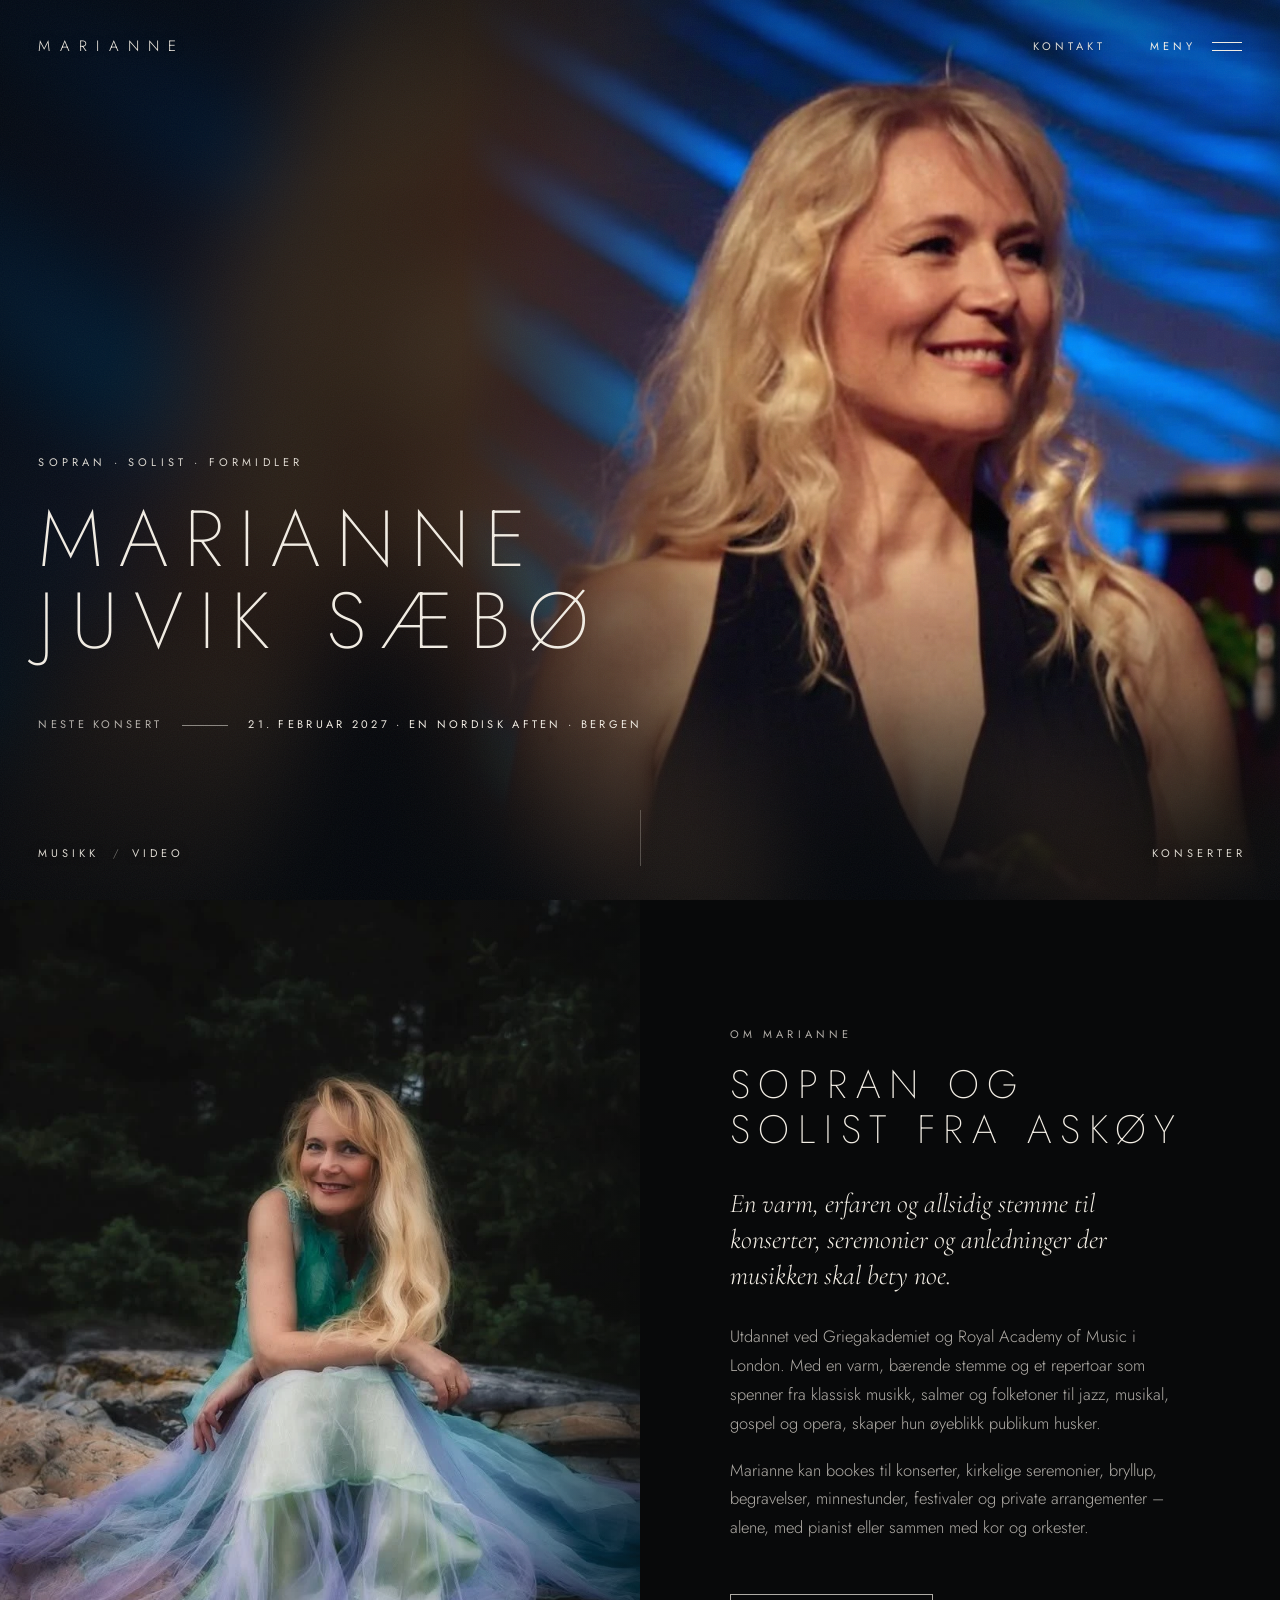
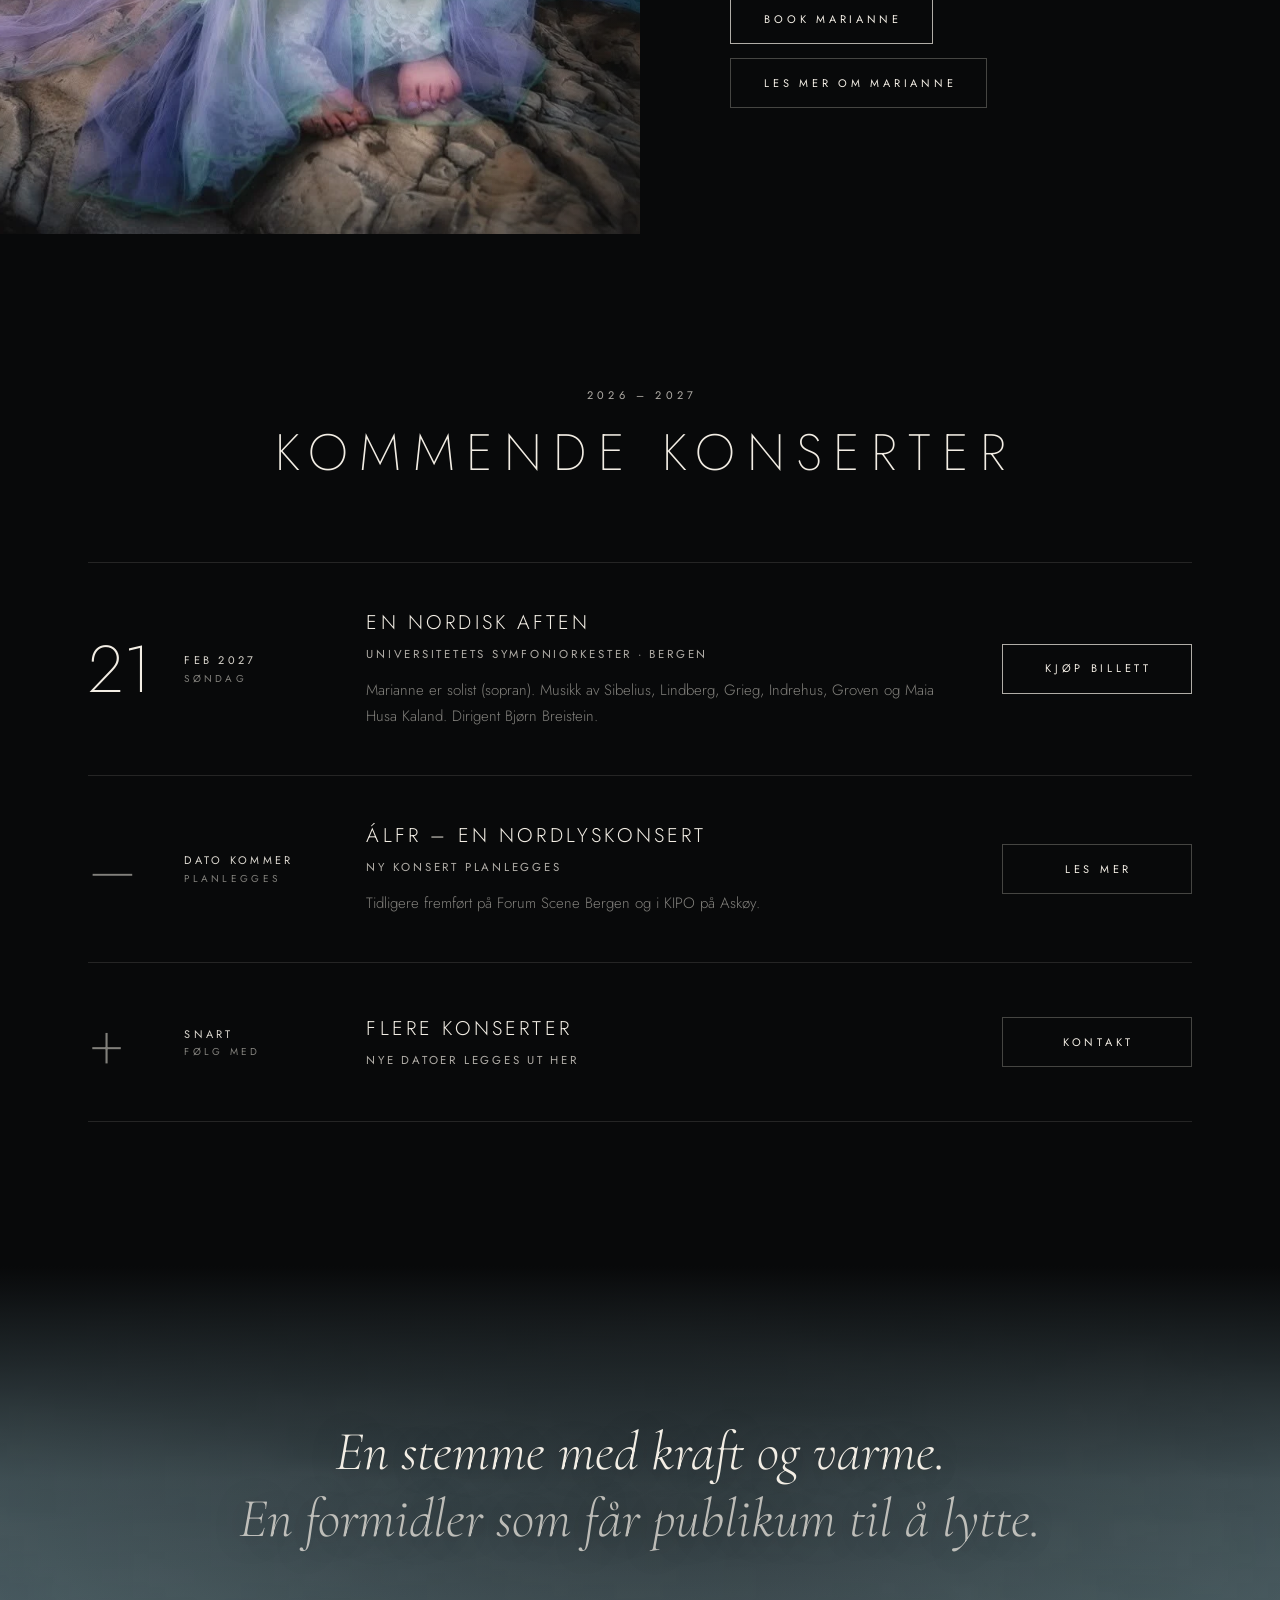
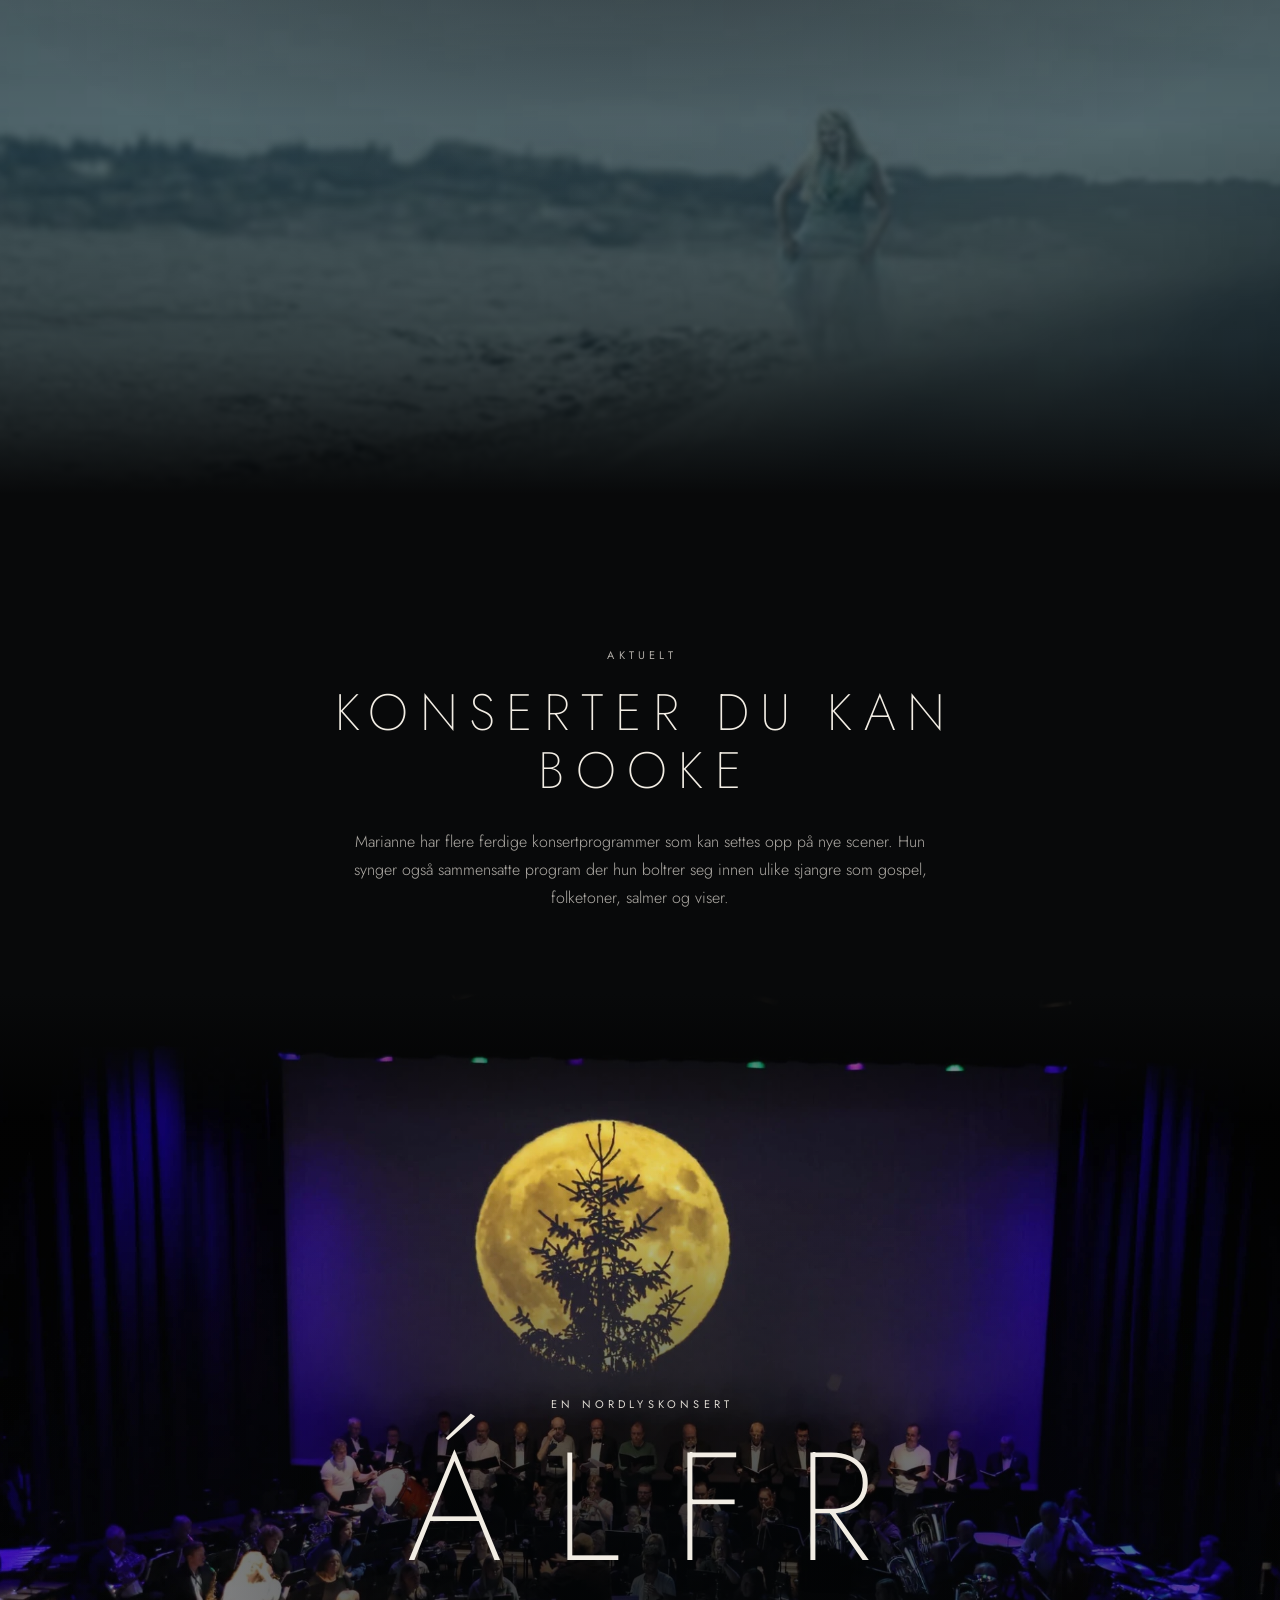
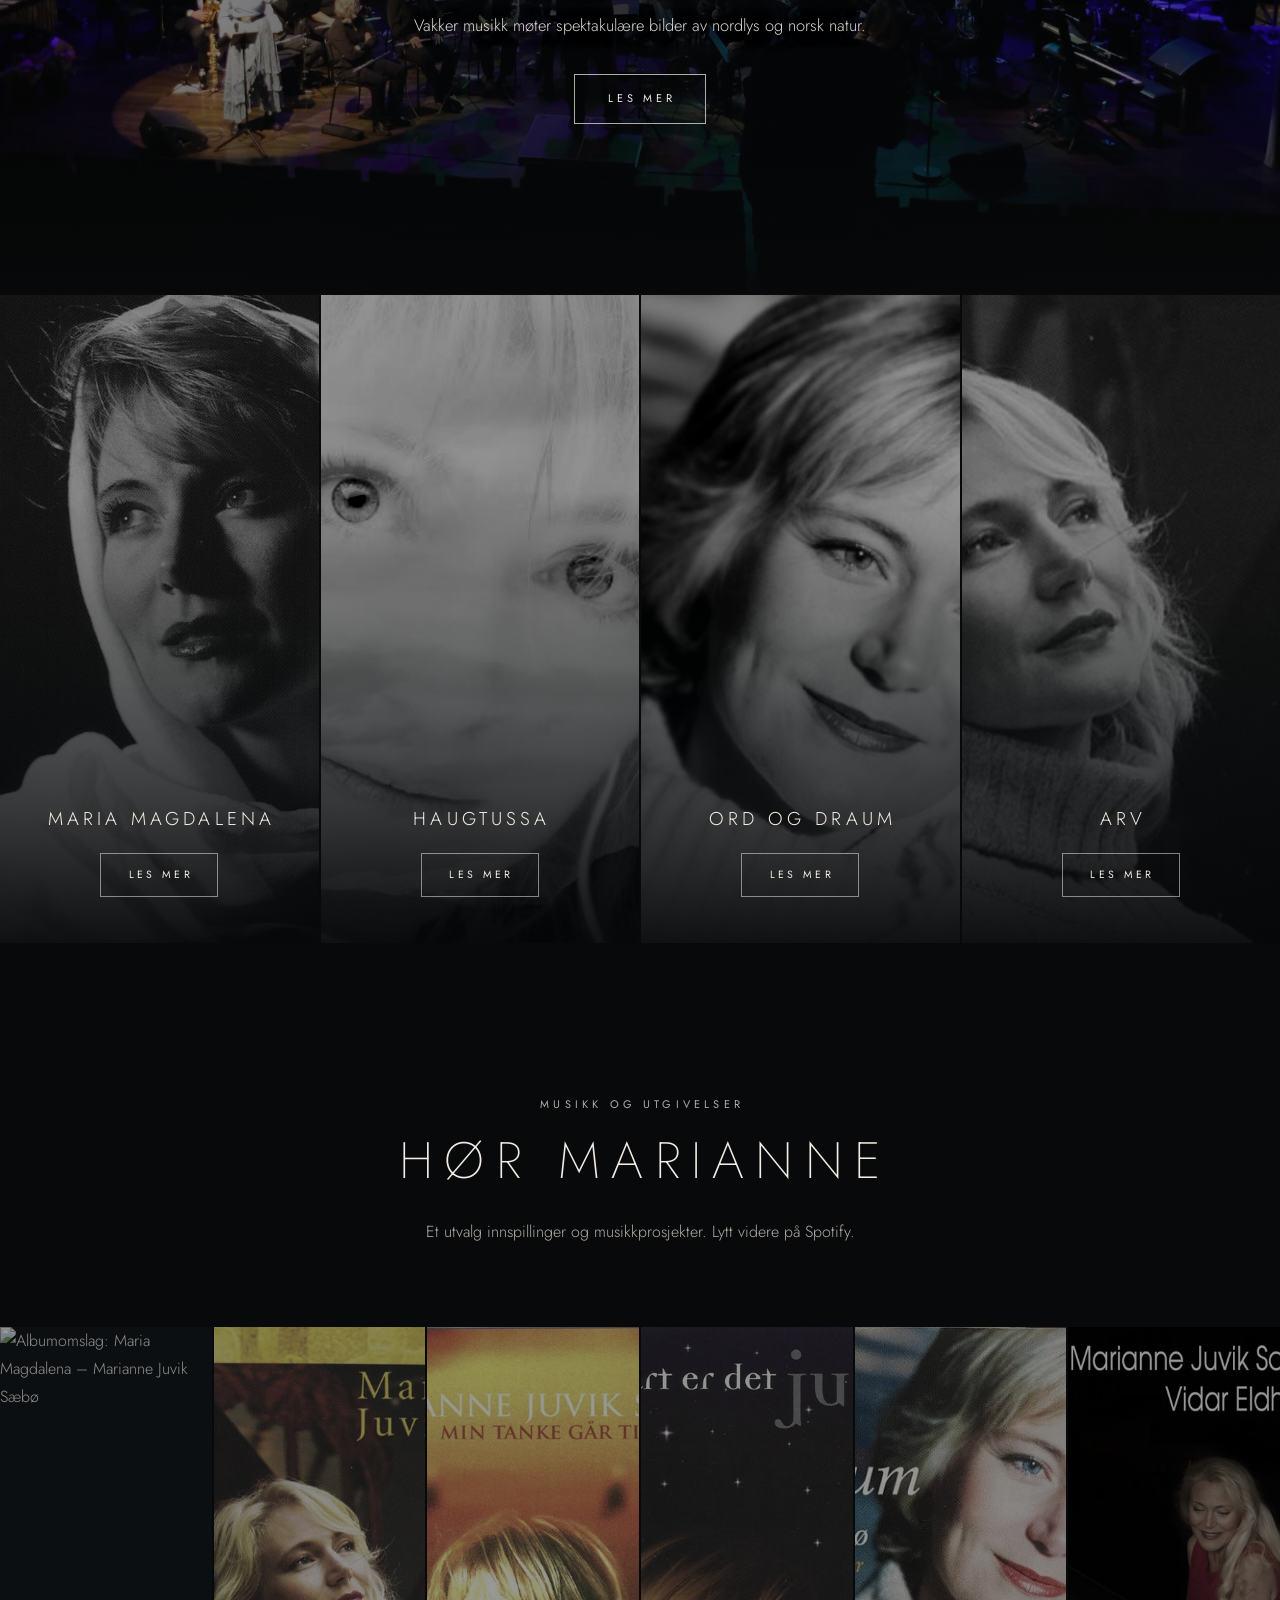
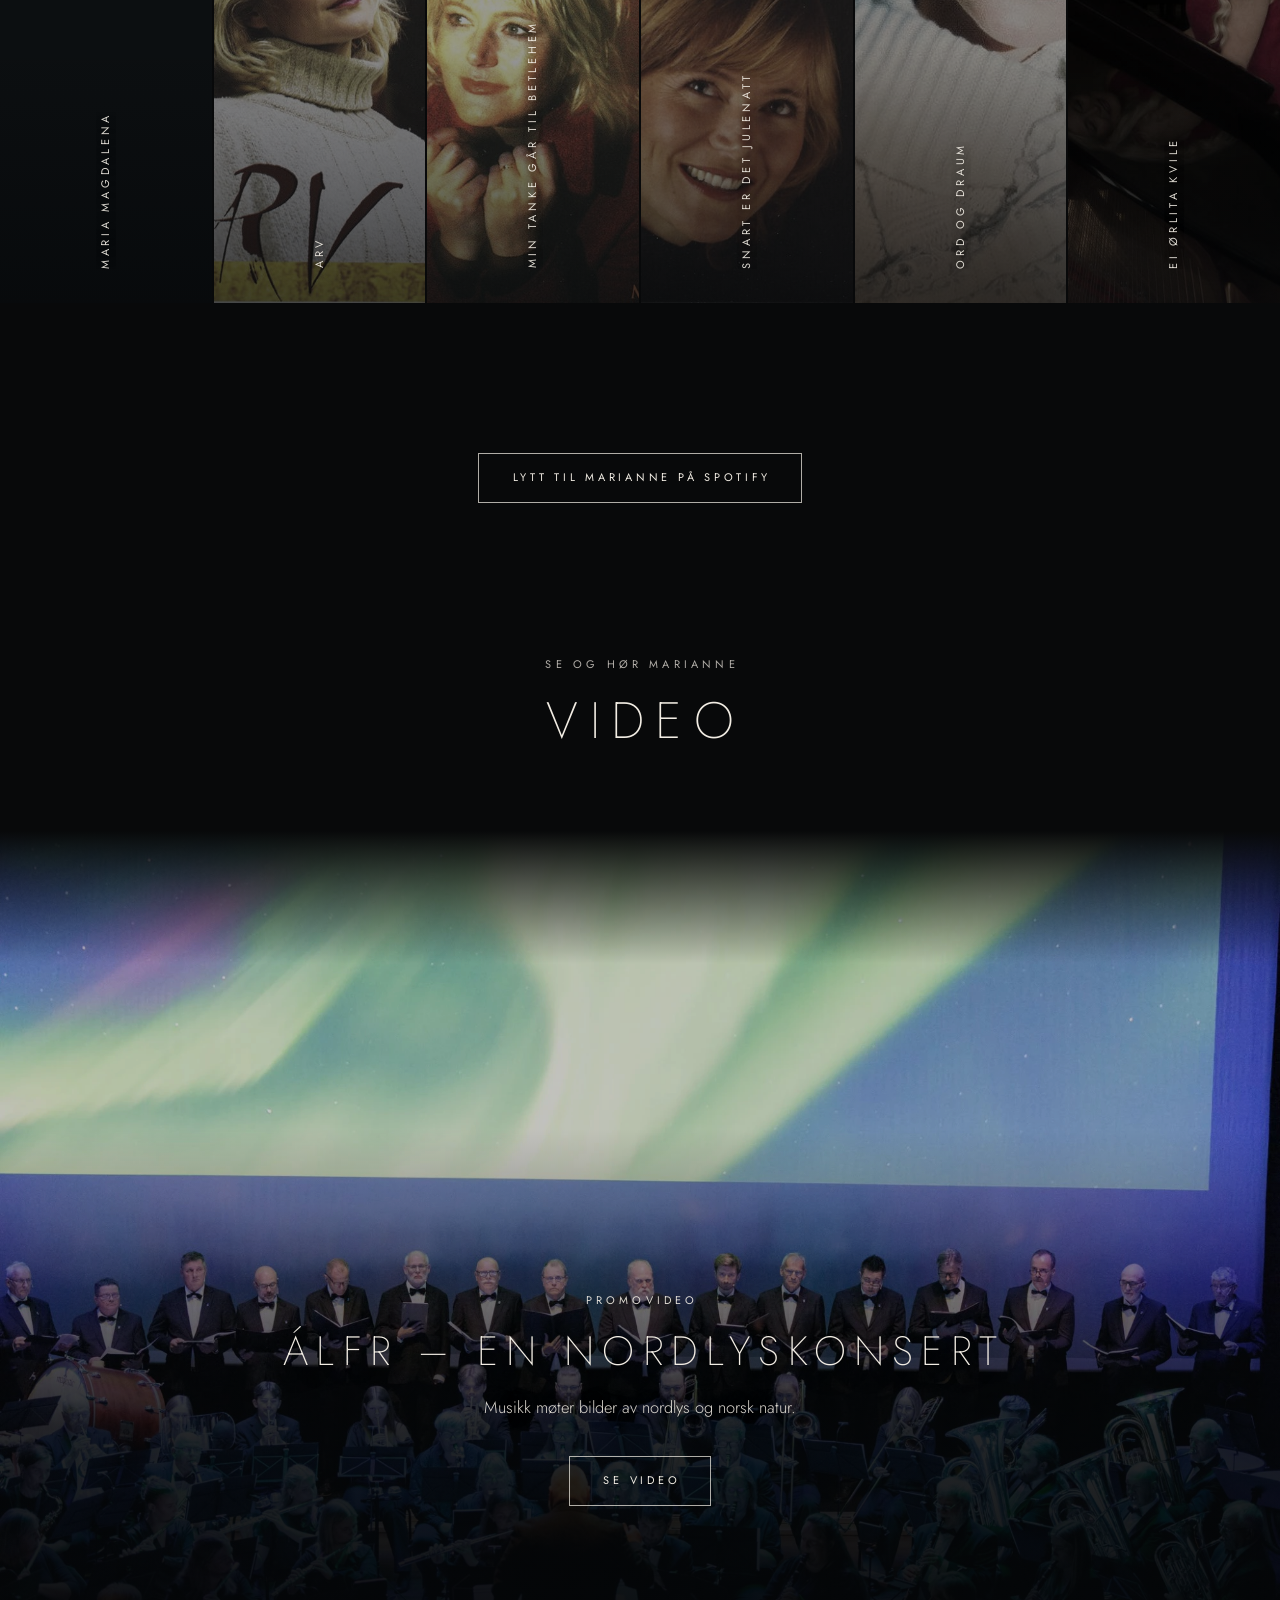
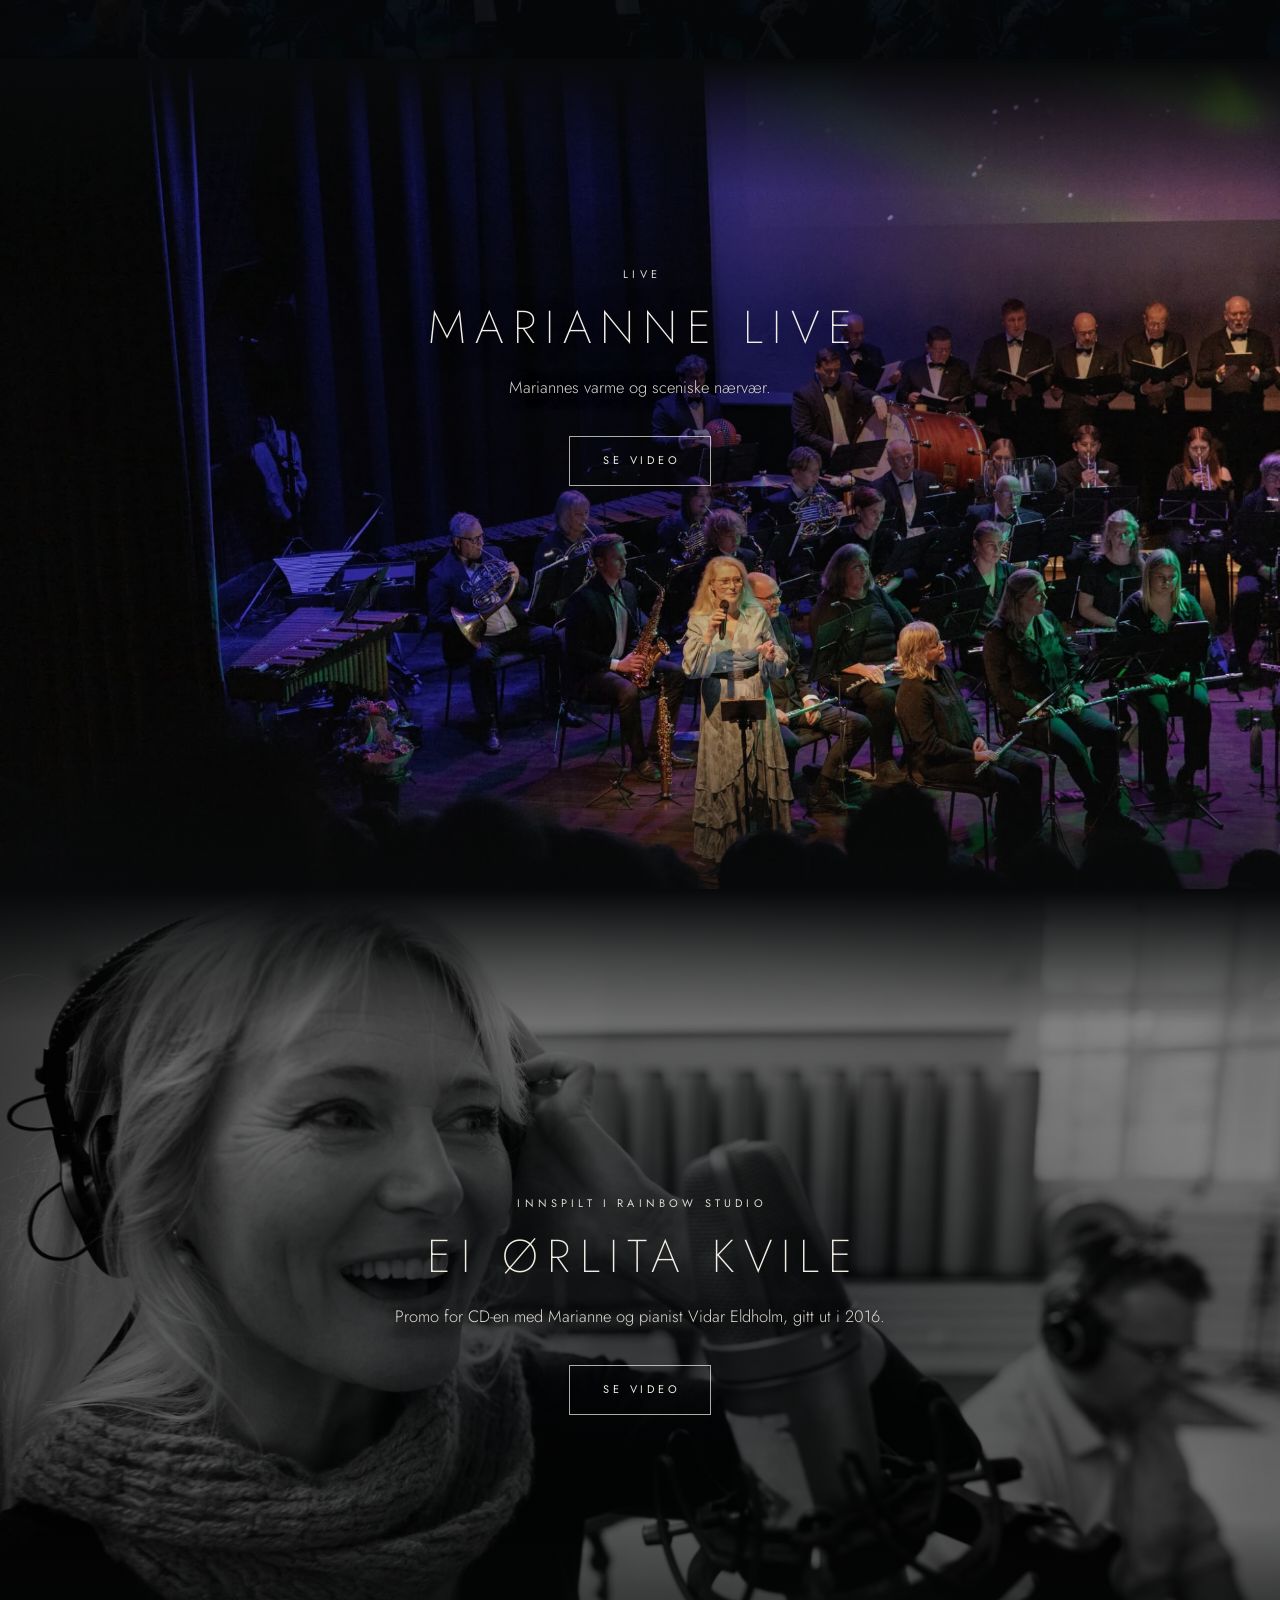
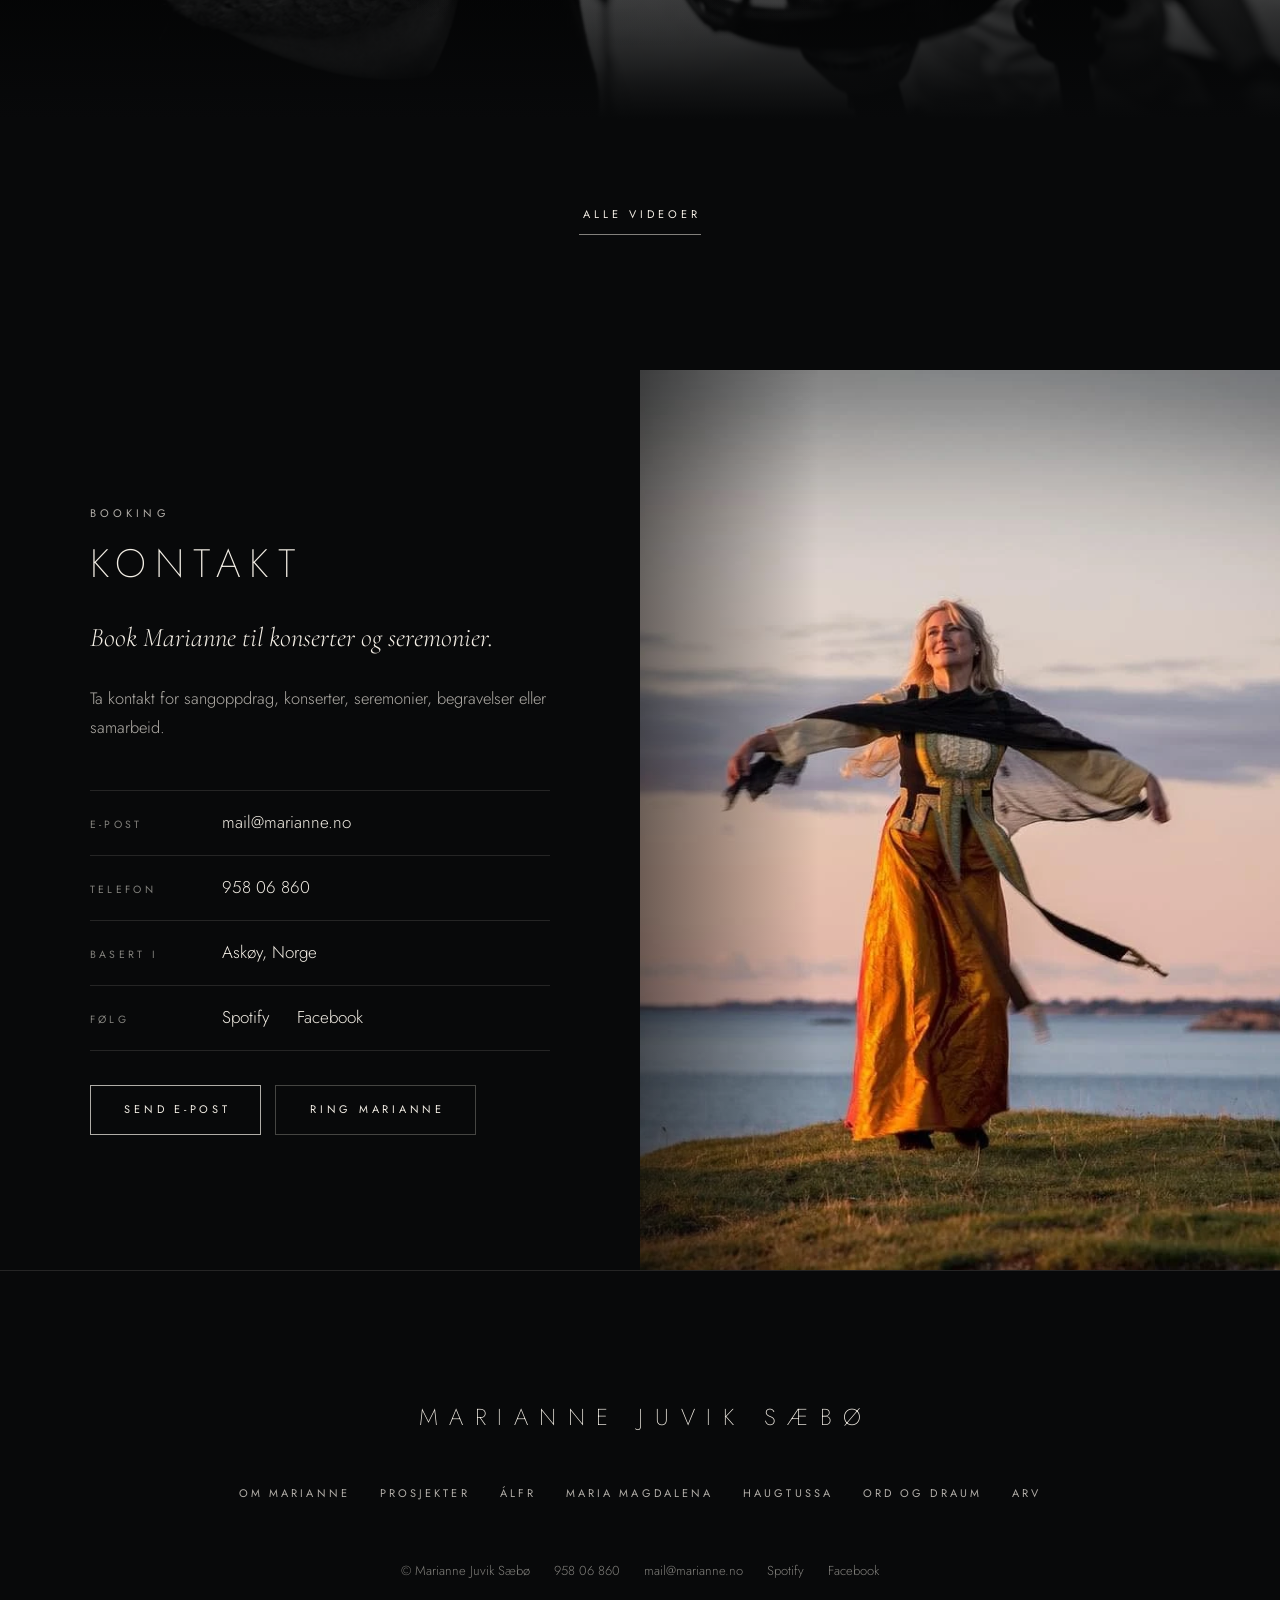
==== commit 6e5fc6e7: "Eksklusiv 1: nytt toppbilde (Marianne på scenen i blått lys), tilpasset alle skjermer Co-Authored-By" ====
--- a/eksklusiv-1.html
+++ b/eksklusiv-1.html
@@ -11,7 +11,7 @@
   <link rel="preconnect" href="https://fonts.googleapis.com">
   <link rel="preconnect" href="https://fonts.gstatic.com" crossorigin>
   <link href="https://fonts.googleapis.com/css2?family=Cormorant+Garamond:ital,wght@1,300;1,400&family=Jost:wght@200;300;400;500&display=swap" rel="stylesheet">
-  <link rel="preload" as="image" href="nye-bilder/12.webp" fetchpriority="high">
+  <link rel="preload" as="image" href="nye-bilder/15.webp" fetchpriority="high">
   <link rel="stylesheet" href="eksklusiv-1.css?v=4">
   <script>document.documentElement.classList.add("js");</script>
 </head>
@@ -69,8 +69,8 @@
     <!-- 1 · Åpningsbilde -->
     <section class="helt" id="toppen" aria-labelledby="helt-tittel">
       <div class="helt__bilde">
-        <img src="nye-bilder/12.webp" width="1792" height="1008" fetchpriority="high" decoding="async"
-             alt="Marianne Juvik Sæbø i blå kjole foran nordlys over en snødekt fjord">
+        <img src="nye-bilder/15.webp" width="828" height="828" fetchpriority="high" decoding="async"
+             alt="Marianne Juvik Sæbø smiler på scenen i svart kjole foran blått lys">
       </div>
       <div class="helt__innhold">
         <p class="overtekst helt__over">Sopran · solist · formidler</p>
--- a/eksklusiv-1.css
+++ b/eksklusiv-1.css
@@ -578,13 +578,66 @@
 .helt__bilde {
   position: absolute;
   inset: 0;
-}
-
+  overflow: hidden;
+  background: #040b18;
+}
+
+/* Det blå scenelyset fra bildet, uskarpt og strukket over hele skjermen.
+   Bildet er kvadratisk og for lite til å fylle en stor skjerm skarpt,
+   så lyset bak gjør at Marianne glir over i resten av flaten. */
+.helt__bilde::before {
+  content: "";
+  position: absolute;
+  inset: -12%;
+  background: url("nye-bilder/15.webp") 50% 50% / cover no-repeat;
+  filter: blur(46px) saturate(1.25) brightness(.5);
+  opacity: .9;
+}
+
+/* Selve bildet står til høyre i full høyde, og kantene tones mykt ut */
 .helt__bilde img {
-  width: 100%;
+  position: absolute;
+  /* Litt ut over høyre kant, så ansiktet havner til høyre for navnet */
+  right: -6vw;
+  bottom: 0;
   height: 100%;
+  width: auto;
+  max-width: 70%;
+  aspect-ratio: 1 / 1;
   object-fit: cover;
-  object-position: 70% 30%;
+  object-position: 55% 30%;
+  -webkit-mask-image:
+    linear-gradient(90deg, transparent 0%, #000 30%, #000 88%, transparent 100%),
+    linear-gradient(0deg, transparent 0%, #000 24%);
+  -webkit-mask-composite: source-in;
+  mask-image:
+    linear-gradient(90deg, transparent 0%, #000 30%, #000 88%, transparent 100%),
+    linear-gradient(0deg, transparent 0%, #000 24%);
+  mask-composite: intersect;
+}
+
+/* Mellomstore skjermer: bildet litt lenger ut til høyre, så navnet ikke legger seg over ansiktet */
+@media (min-width: 760px) and (max-width: 1199px) {
+  .helt__bilde img {
+    right: -15vw;
+  }
+}
+
+/* Nettbrett på høykant: som på mobil – bildet øverst i hele bredden, tonet ut mot teksten */
+@media (min-width: 760px) and (orientation: portrait) {
+  .helt__bilde img {
+    left: 0;
+    right: 0;
+    top: 0;
+    bottom: auto;
+    width: 100%;
+    max-width: none;
+    height: 72%;
+    aspect-ratio: auto;
+    object-position: 58% 28%;
+    -webkit-mask-image: linear-gradient(0deg, transparent 0%, #000 34%);
+    mask-image: linear-gradient(0deg, transparent 0%, #000 34%);
+  }
 }
 
 .js .helt__bilde img {
@@ -598,7 +651,7 @@
   transform: scale(1);
 }
 
-/* Toning fra venstre og nede gir lesbar tekst over nordlyset */
+/* Toning fra venstre og nede gir lesbar tekst over bildet */
 .helt::after {
   content: "";
   position: absolute;
@@ -1735,8 +1788,19 @@
     background: linear-gradient(180deg, rgba(8, 9, 10, .97) 0%, rgba(8, 9, 10, .9) 52%, rgba(8, 9, 10, 0) 100%);
   }
 
+  /* Mobil: bildet øverst i hele bredden, tonet ut mot teksten nederst */
   .helt__bilde img {
-    object-position: 74% 20%;
+    left: 0;
+    right: 0;
+    top: 0;
+    bottom: auto;
+    width: 100%;
+    max-width: none;
+    height: 72%;
+    aspect-ratio: auto;
+    object-position: 58% 28%;
+    -webkit-mask-image: linear-gradient(0deg, transparent 0%, #000 34%);
+    mask-image: linear-gradient(0deg, transparent 0%, #000 34%);
   }
 
   .helt::after {
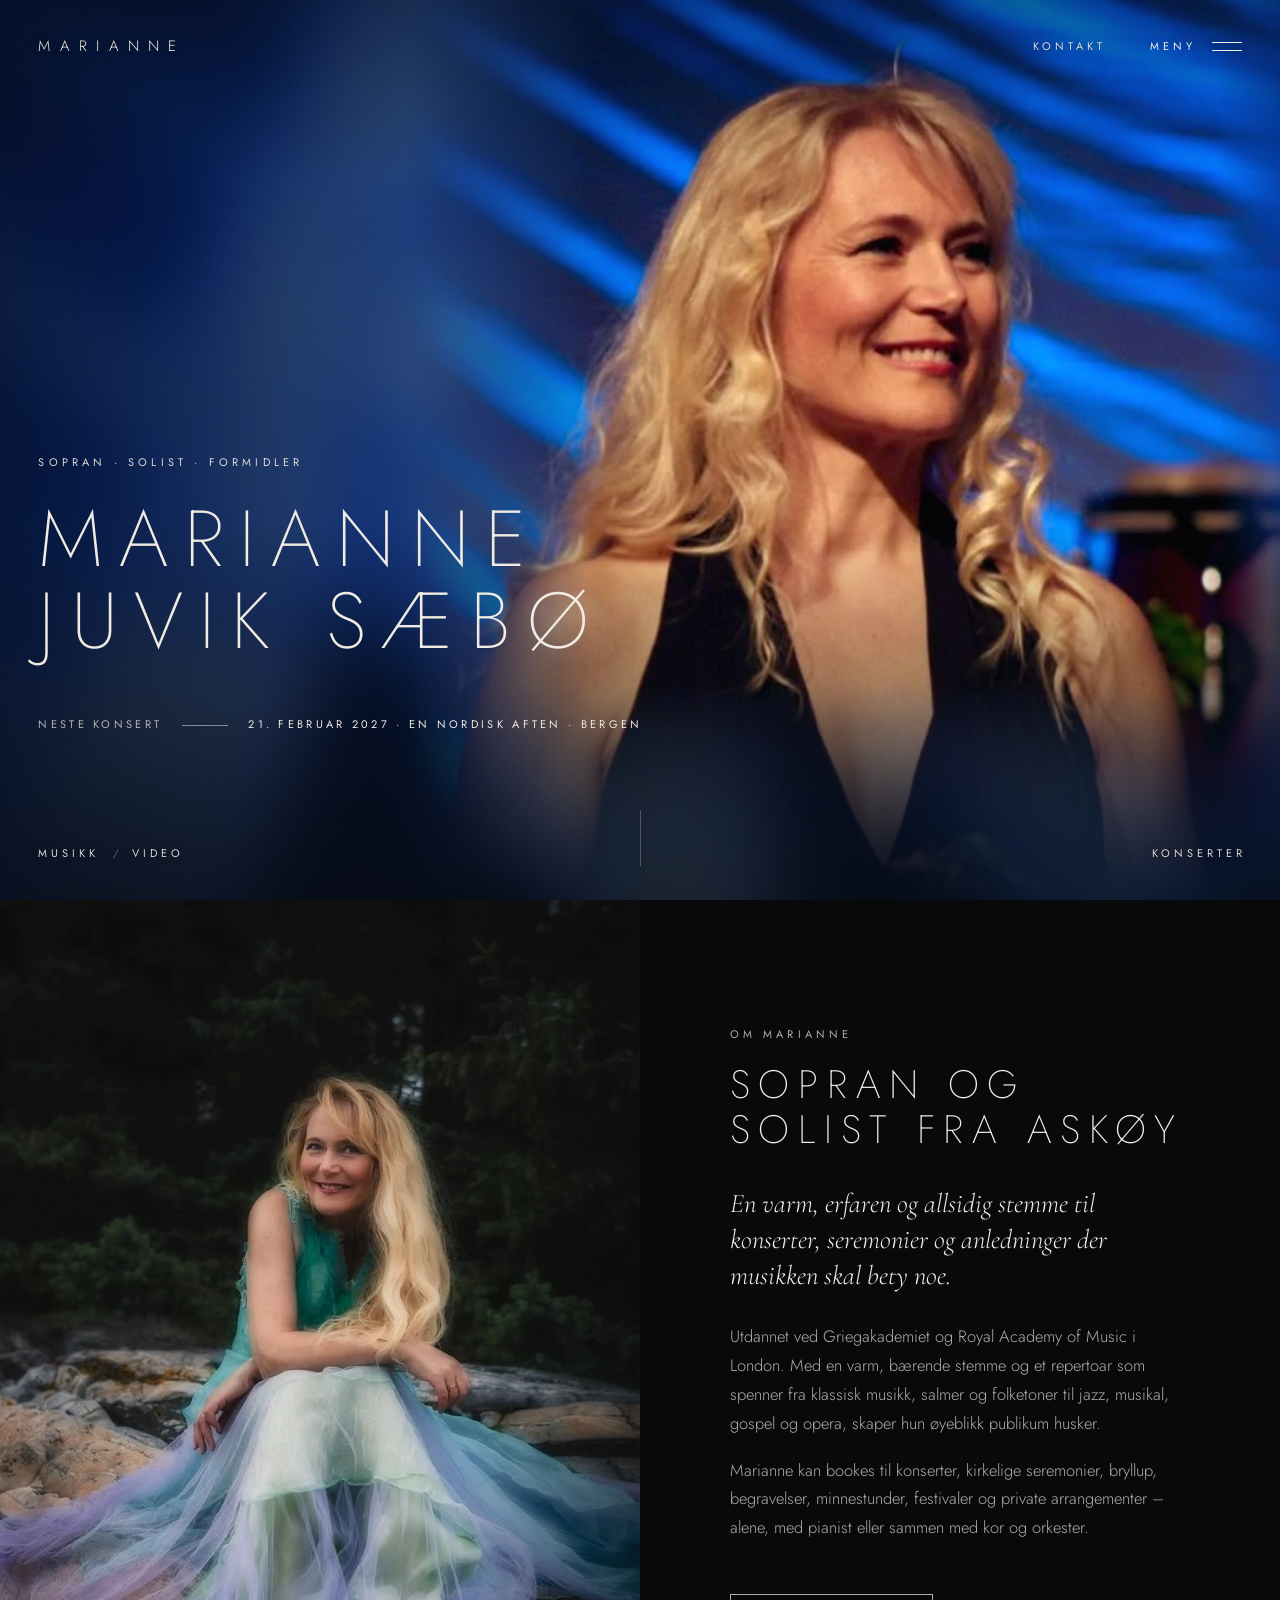
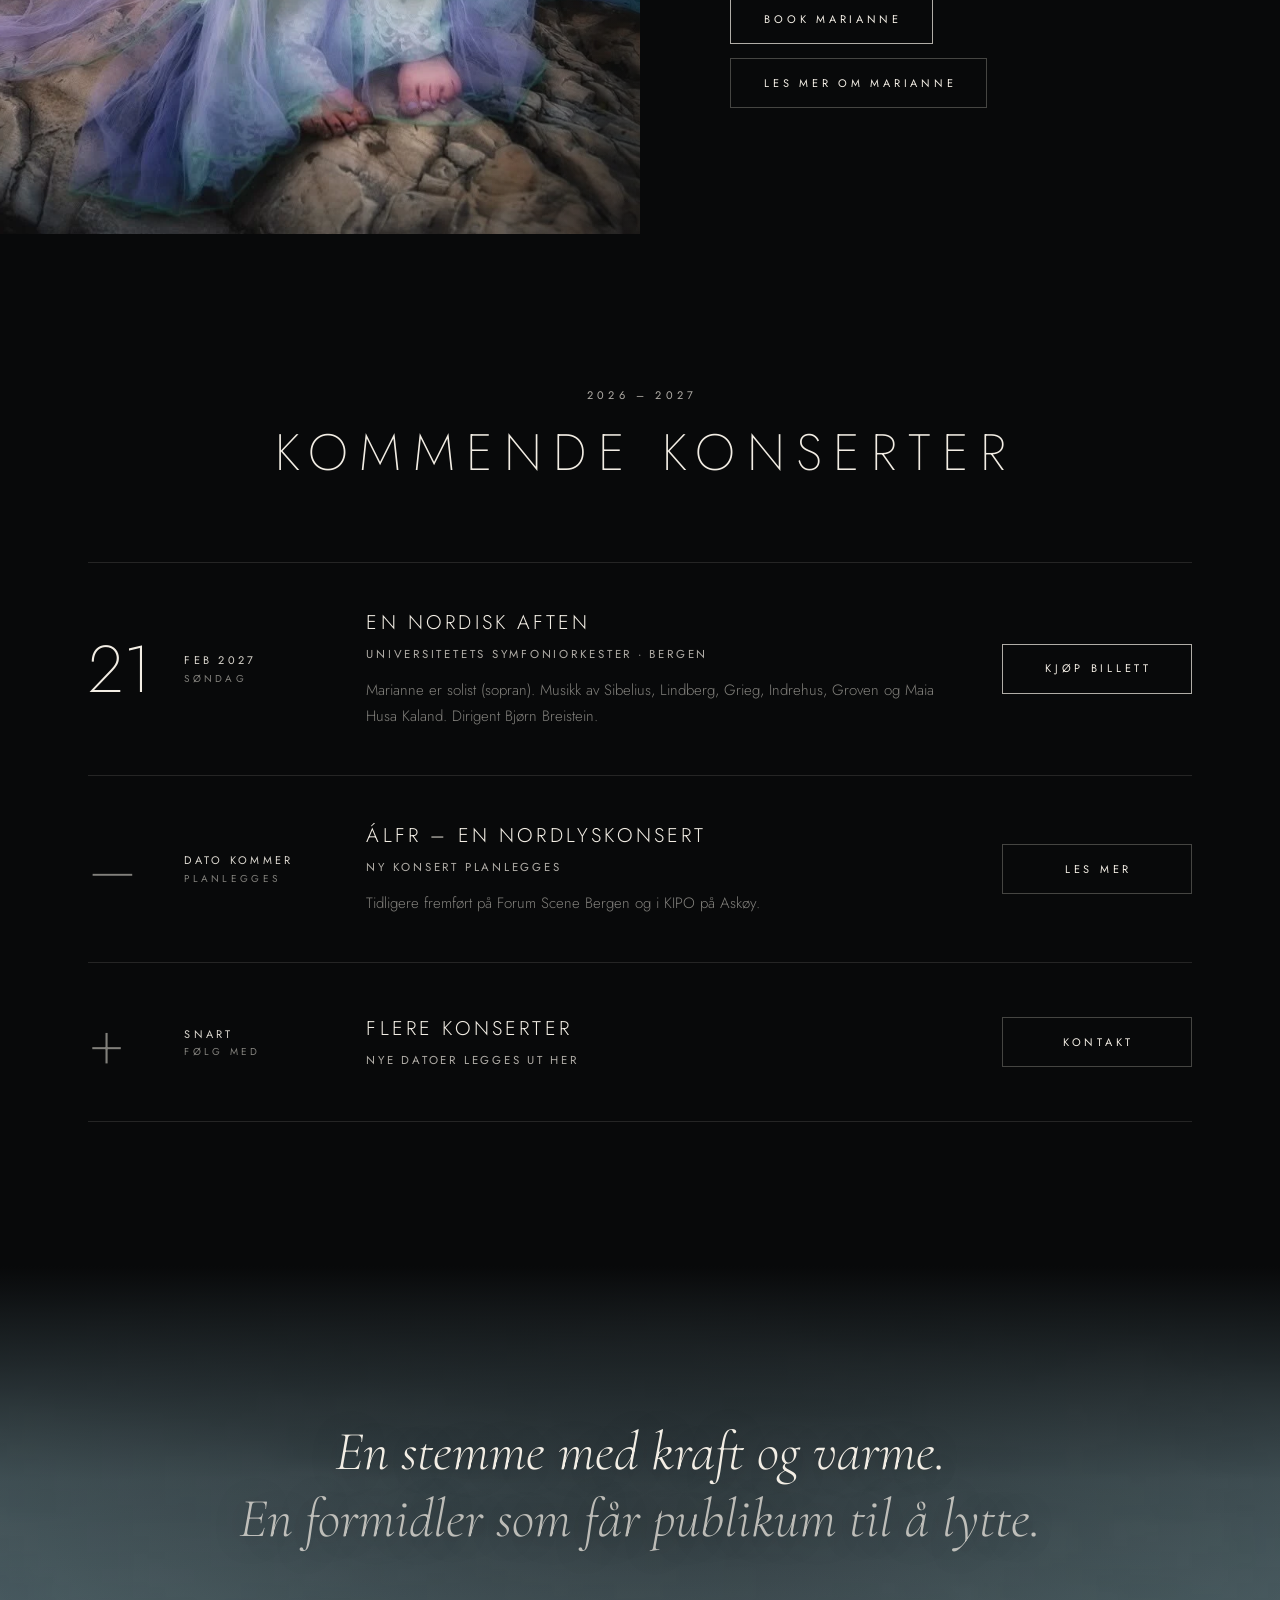
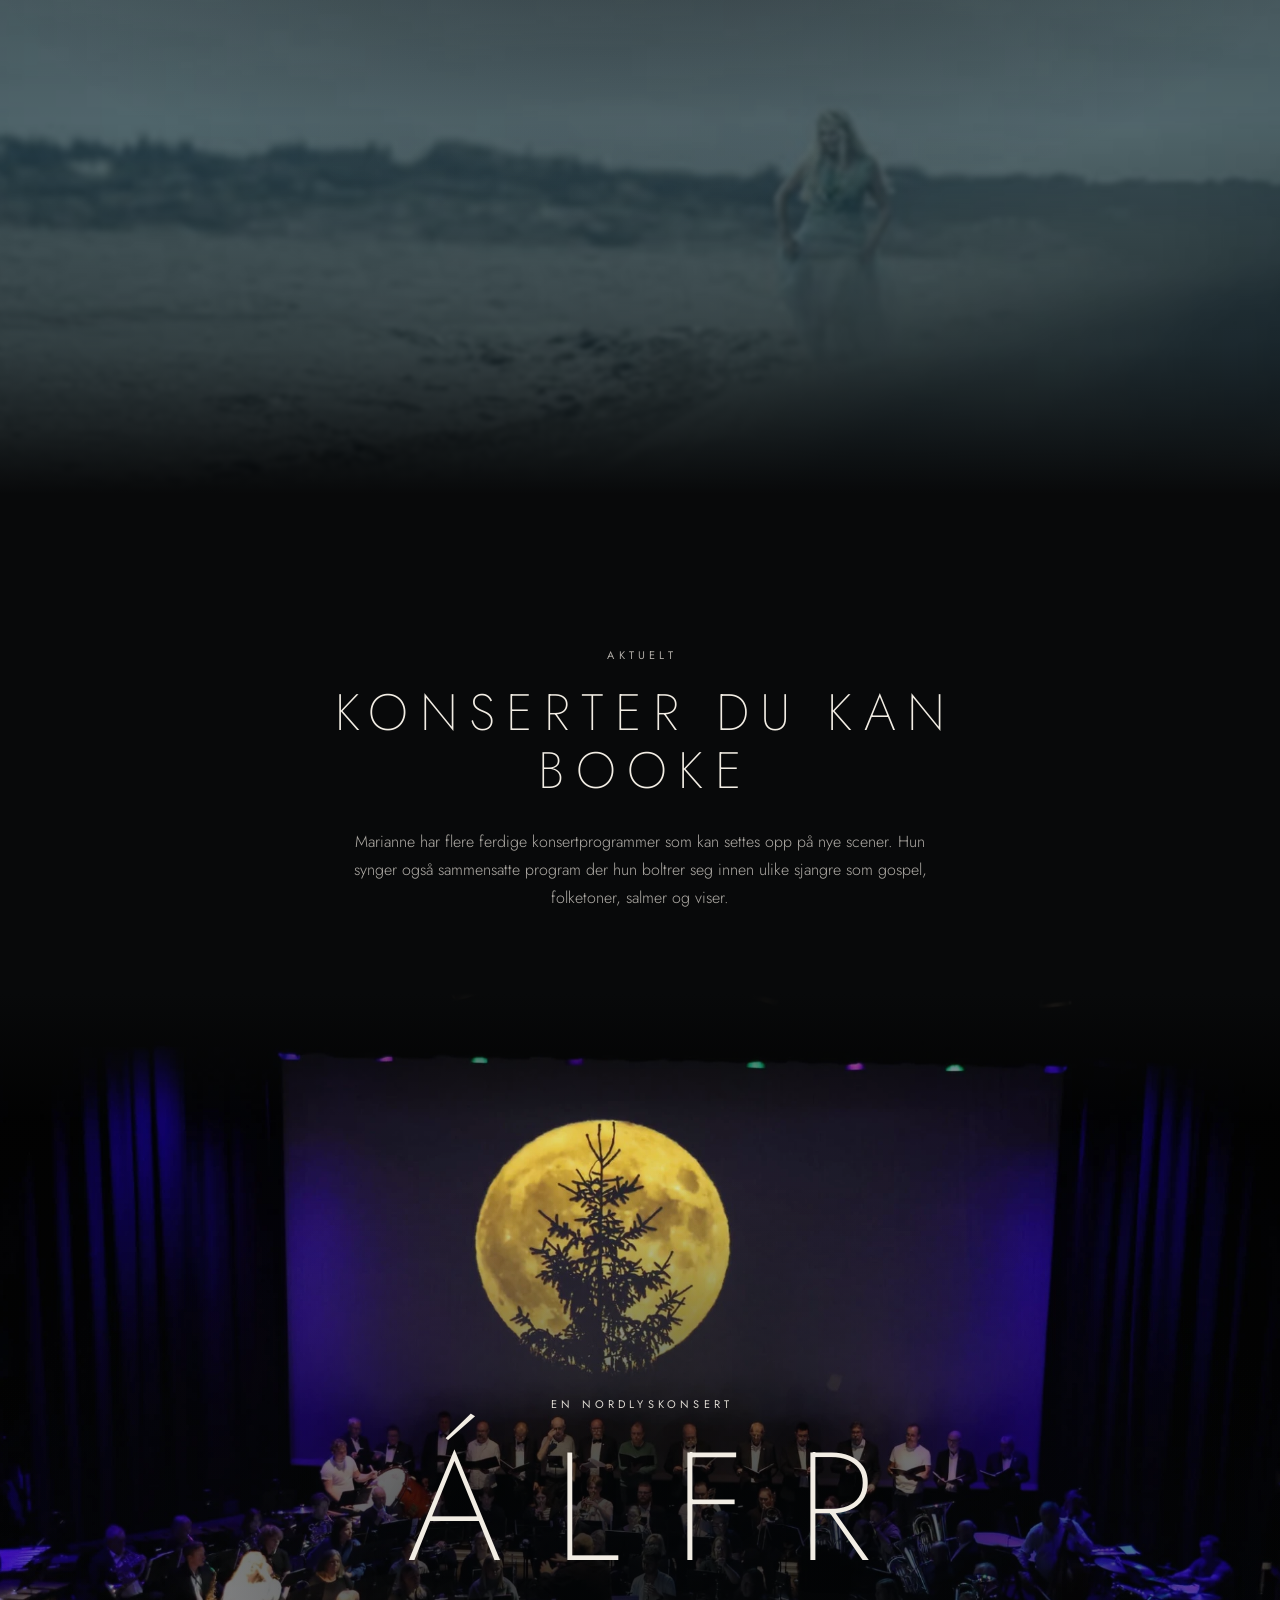
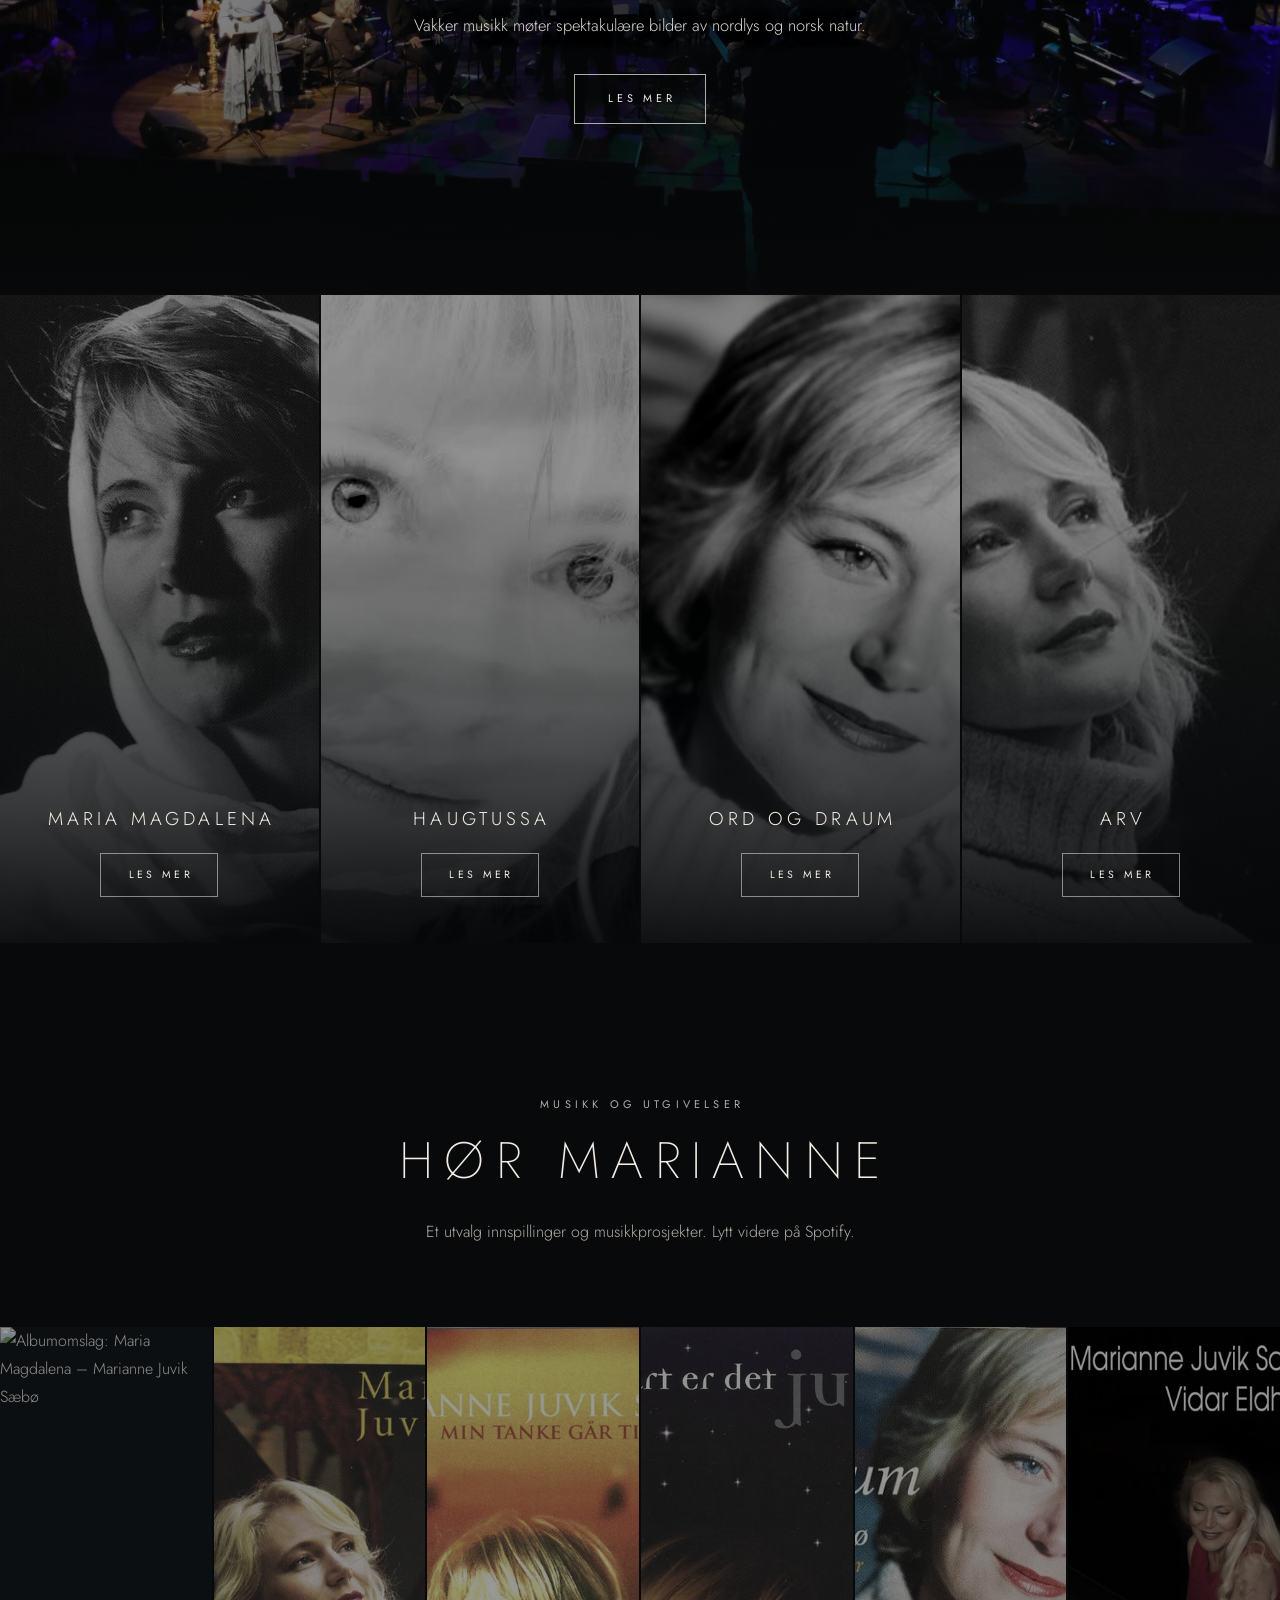
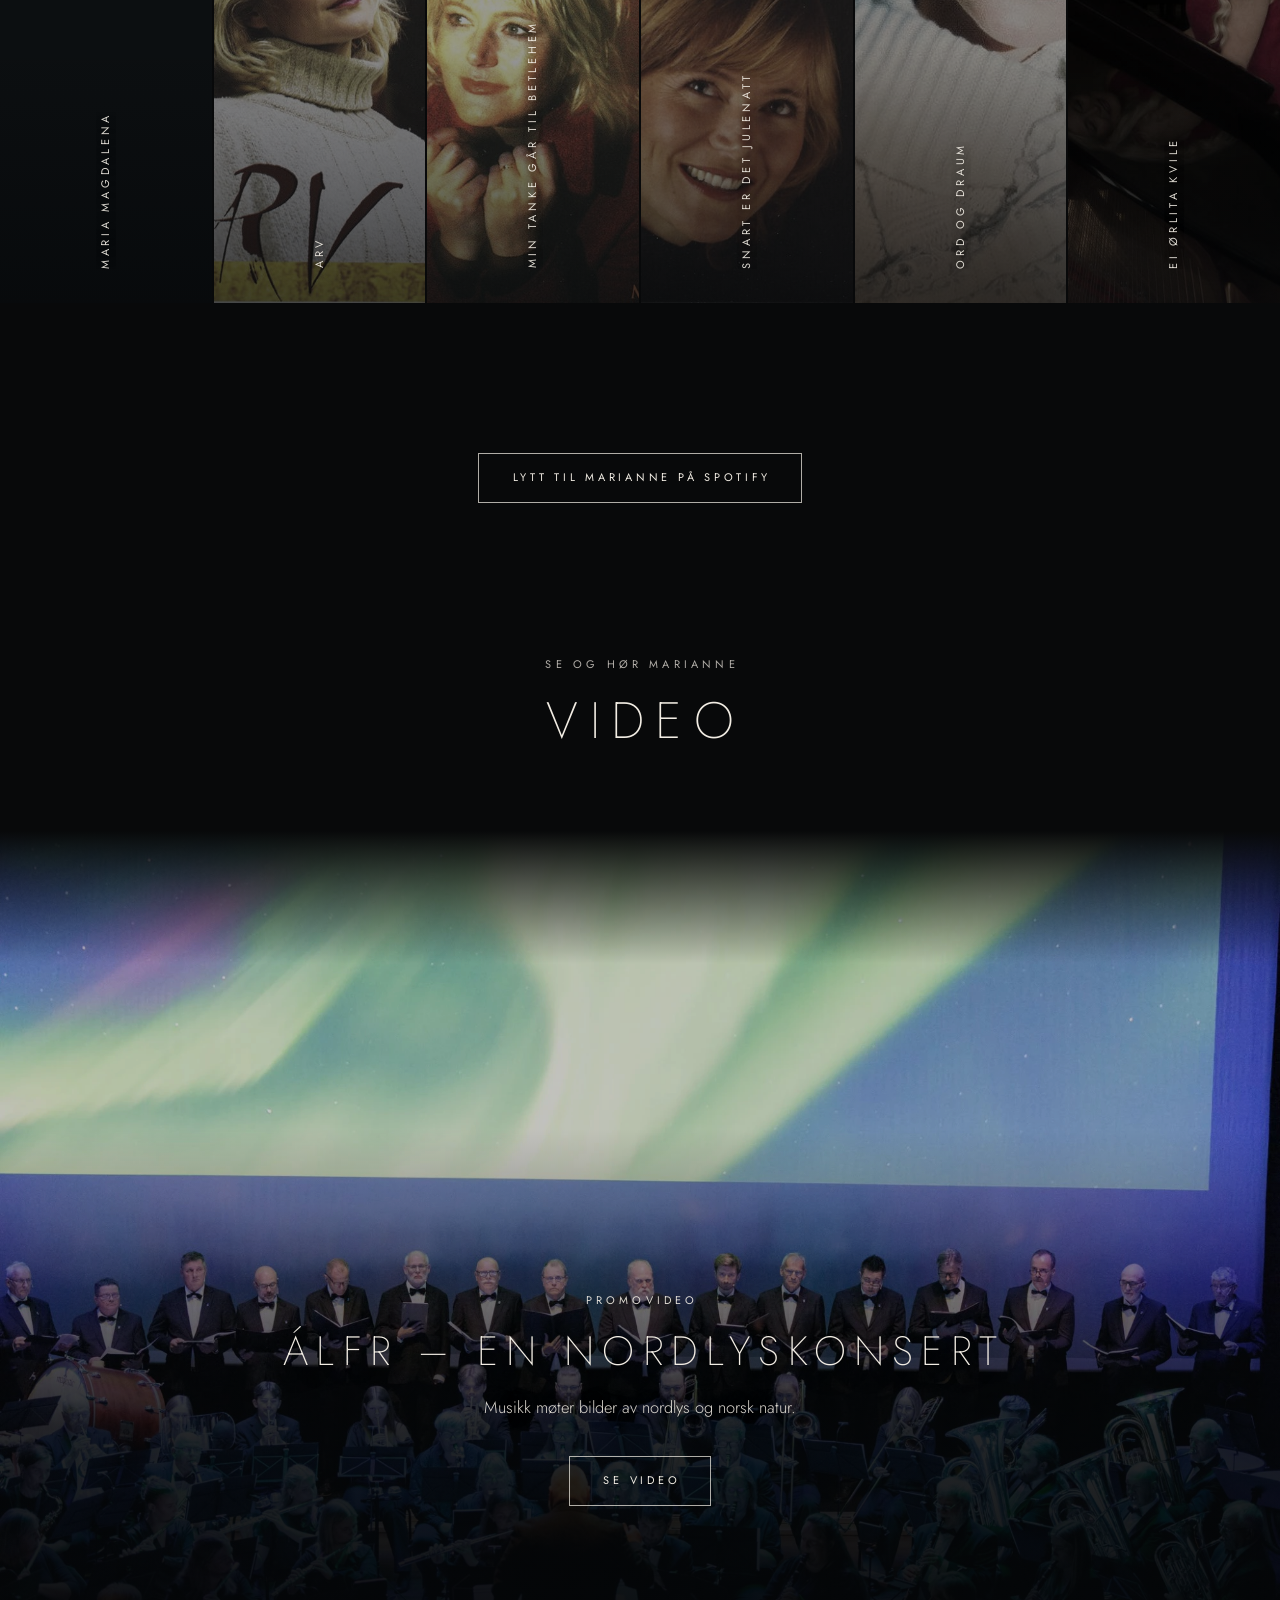
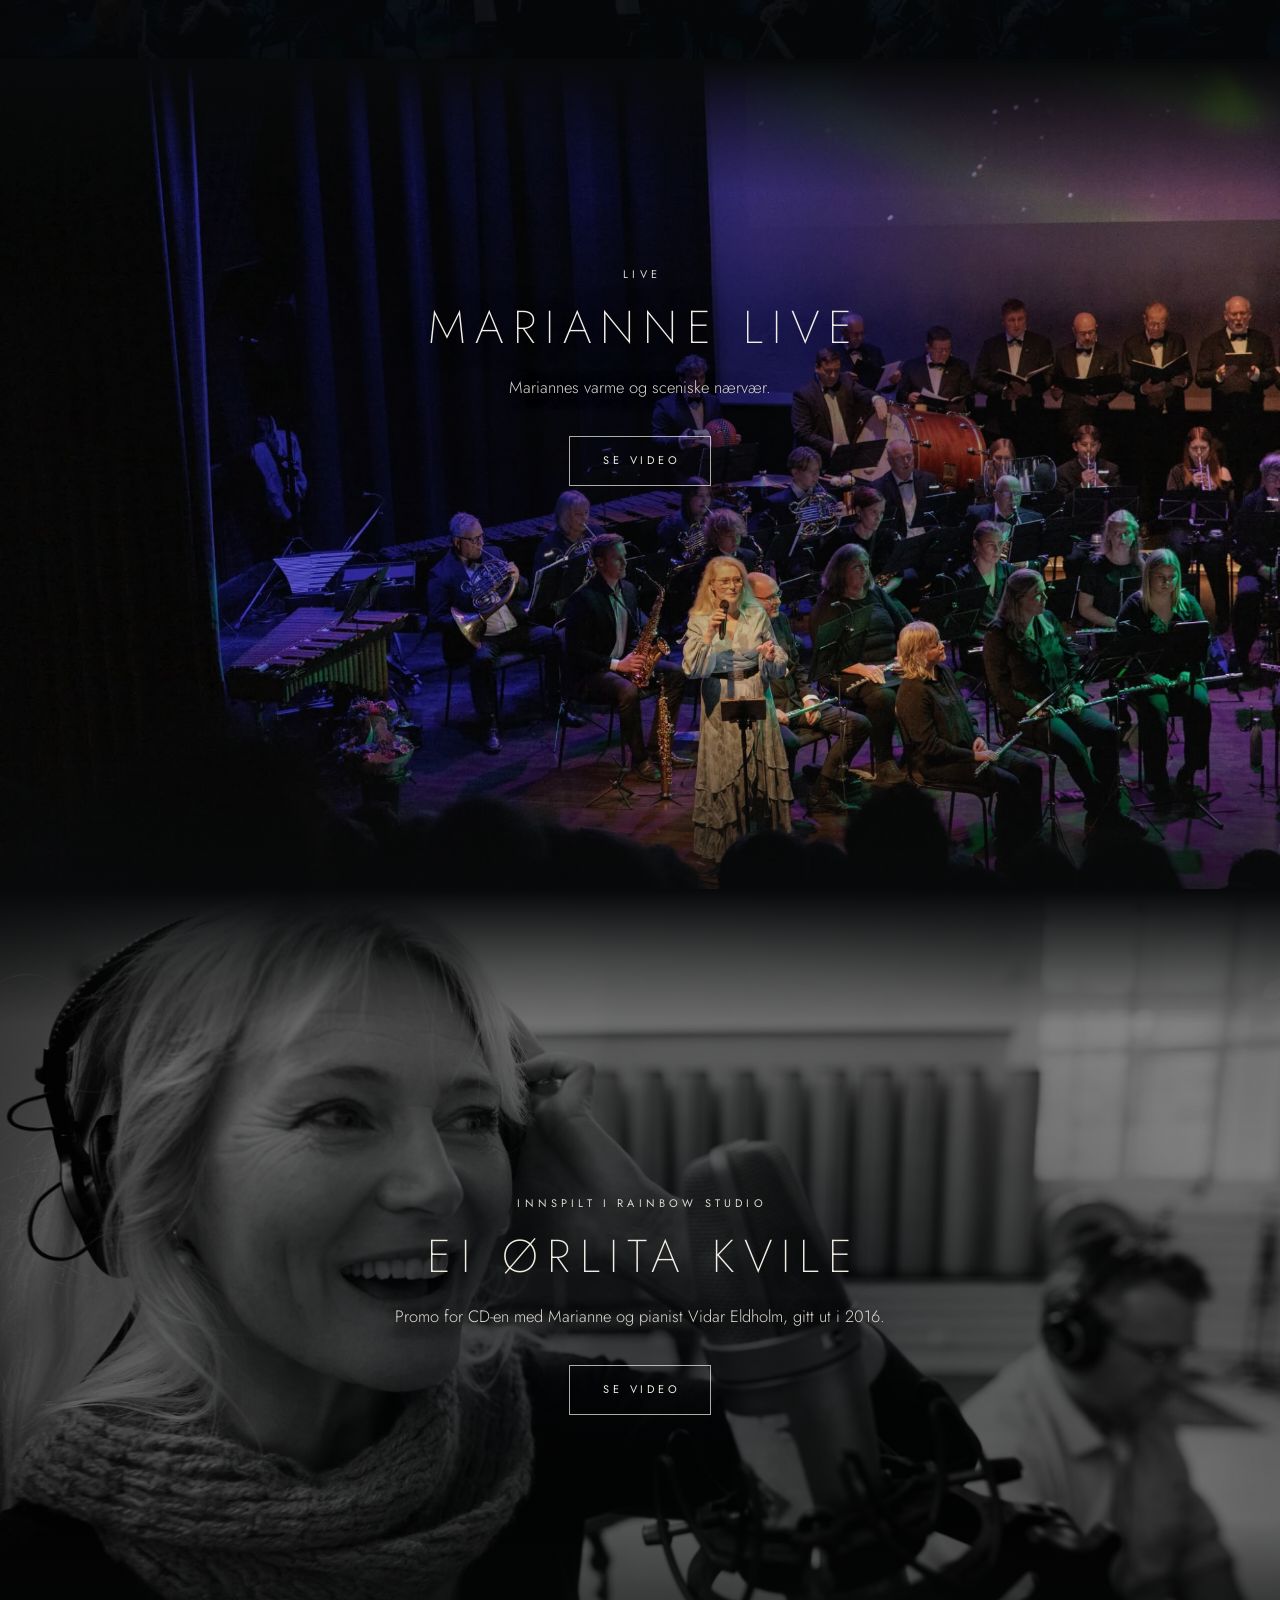
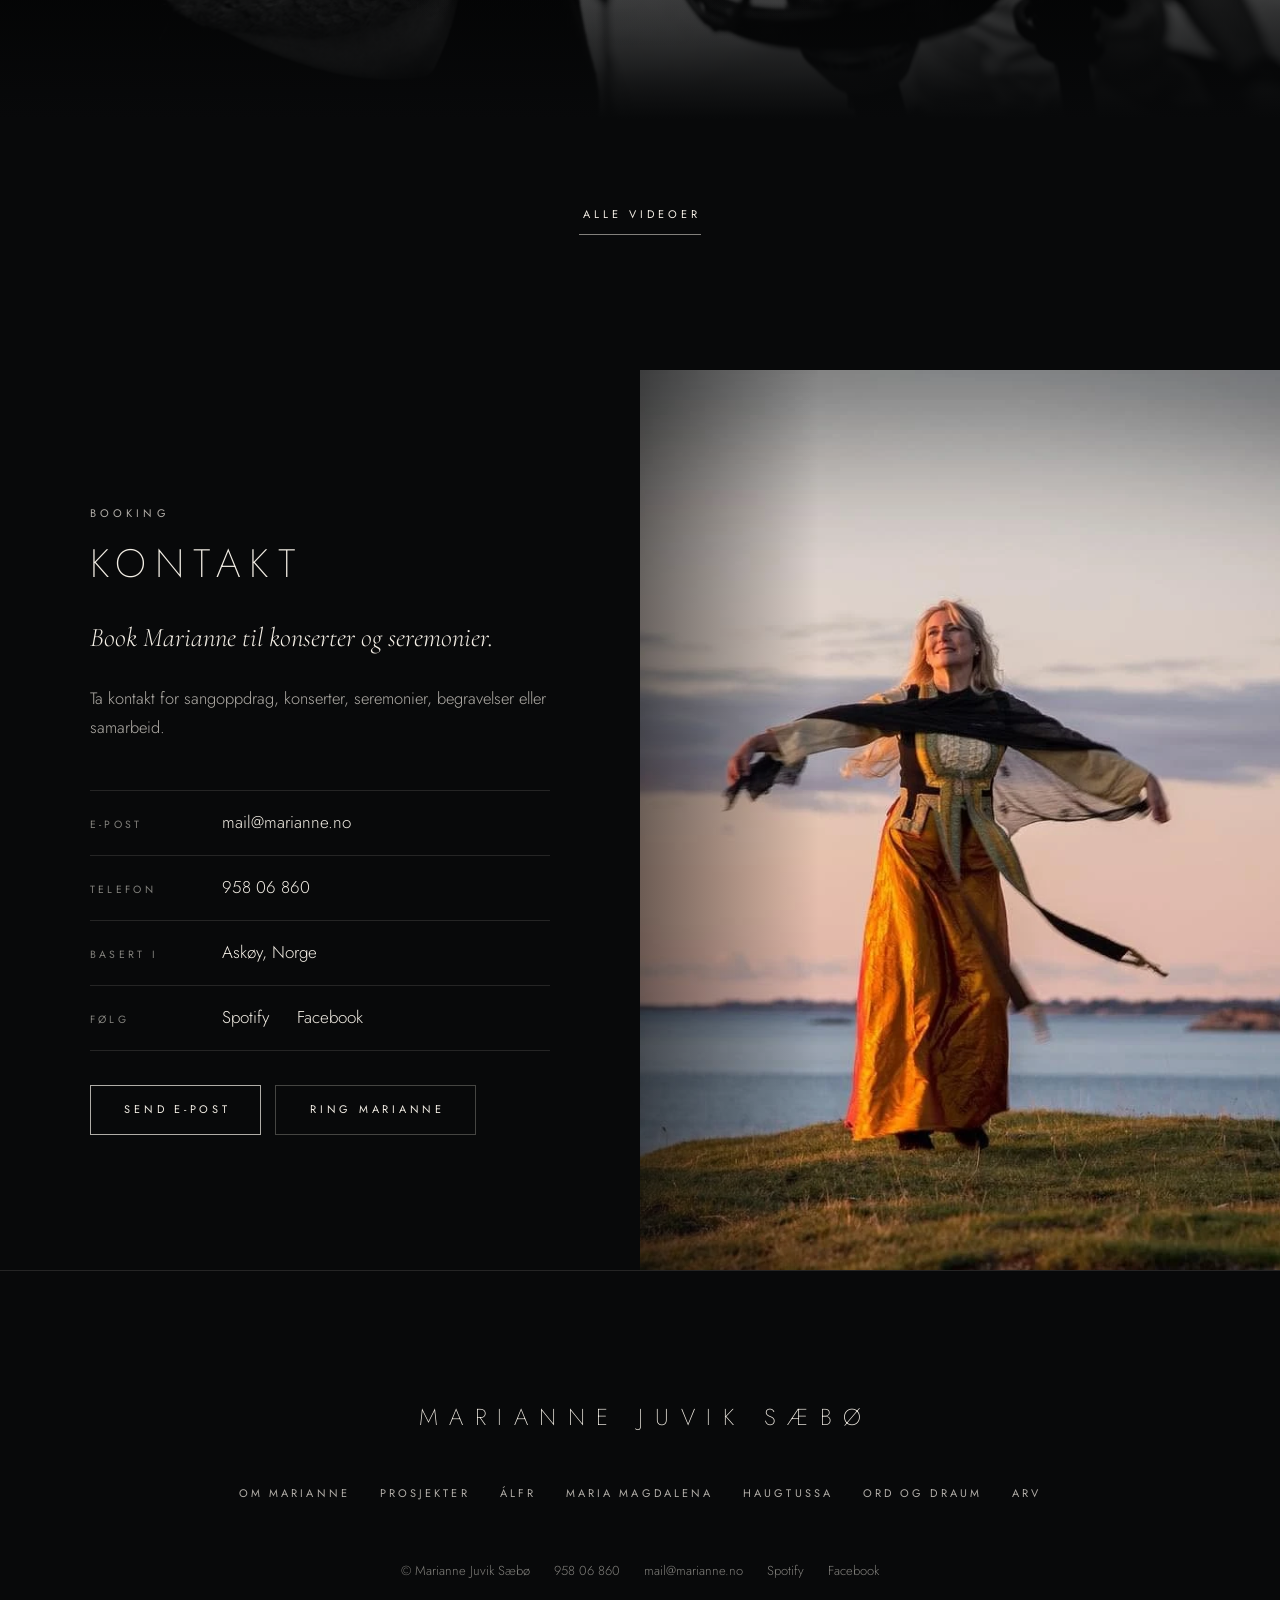
==== commit 0f05ca42: "Eksklusiv 1: Marianne litt lenger til venstre, blåere bakgrunn og klarere bilde Co-Authored-By: Clau" ====
--- a/eksklusiv-1.html
+++ b/eksklusiv-1.html
@@ -12,7 +12,7 @@
   <link rel="preconnect" href="https://fonts.gstatic.com" crossorigin>
   <link href="https://fonts.googleapis.com/css2?family=Cormorant+Garamond:ital,wght@1,300;1,400&family=Jost:wght@200;300;400;500&display=swap" rel="stylesheet">
   <link rel="preload" as="image" href="nye-bilder/15.webp" fetchpriority="high">
-  <link rel="stylesheet" href="eksklusiv-1.css?v=4">
+  <link rel="stylesheet" href="eksklusiv-1.css?v=6">
   <script>document.documentElement.classList.add("js");</script>
 </head>
 
--- a/eksklusiv-1.css
+++ b/eksklusiv-1.css
@@ -579,7 +579,8 @@
   position: absolute;
   inset: 0;
   overflow: hidden;
-  background: #040b18;
+  /* Dypt scenelys i blått, lysest bak Marianne */
+  background: radial-gradient(ellipse 70% 90% at 78% 30%, #0e3c95 0%, #08214f 48%, #030a1c 100%);
 }
 
 /* Det blå scenelyset fra bildet, uskarpt og strukket over hele skjermen.
@@ -589,16 +590,18 @@
   content: "";
   position: absolute;
   inset: -12%;
-  background: url("nye-bilder/15.webp") 50% 50% / cover no-repeat;
-  filter: blur(46px) saturate(1.25) brightness(.5);
-  opacity: .9;
+  /* Lysstripene fra bildet farget helt blå (uten de varme tonene fra hår og hud) */
+  background: url("nye-bilder/15.webp") 50% 50% / cover no-repeat, #0b3a9e;
+  background-blend-mode: luminosity;
+  filter: blur(42px) saturate(1.5) brightness(.75);
+  opacity: .8;
 }
 
 /* Selve bildet står til høyre i full høyde, og kantene tones mykt ut */
 .helt__bilde img {
   position: absolute;
   /* Litt ut over høyre kant, så ansiktet havner til høyre for navnet */
-  right: -6vw;
+  right: -2vw;
   bottom: 0;
   height: 100%;
   width: auto;
@@ -606,12 +609,14 @@
   aspect-ratio: 1 / 1;
   object-fit: cover;
   object-position: 55% 30%;
+  /* Litt mer kontrast og farge, så bildet står klarere fram */
+  filter: contrast(1.06) saturate(1.08) brightness(1.03);
   -webkit-mask-image:
-    linear-gradient(90deg, transparent 0%, #000 30%, #000 88%, transparent 100%),
+    linear-gradient(90deg, transparent 0%, #000 20%, #000 90%, transparent 100%),
     linear-gradient(0deg, transparent 0%, #000 24%);
   -webkit-mask-composite: source-in;
   mask-image:
-    linear-gradient(90deg, transparent 0%, #000 30%, #000 88%, transparent 100%),
+    linear-gradient(90deg, transparent 0%, #000 20%, #000 90%, transparent 100%),
     linear-gradient(0deg, transparent 0%, #000 24%);
   mask-composite: intersect;
 }
@@ -619,7 +624,7 @@
 /* Mellomstore skjermer: bildet litt lenger ut til høyre, så navnet ikke legger seg over ansiktet */
 @media (min-width: 760px) and (max-width: 1199px) {
   .helt__bilde img {
-    right: -15vw;
+    right: -11vw;
   }
 }
 
@@ -657,7 +662,7 @@
   position: absolute;
   inset: 0;
   background:
-    linear-gradient(90deg, rgba(4, 8, 12, .72) 0%, rgba(4, 8, 12, .38) 34%, rgba(4, 8, 12, 0) 60%),
+    linear-gradient(90deg, rgba(3, 8, 22, .7) 0%, rgba(3, 8, 22, .3) 32%, rgba(3, 8, 22, 0) 52%),
     linear-gradient(0deg, rgba(4, 8, 12, .78) 0%, rgba(4, 8, 12, 0) 42%),
     linear-gradient(180deg, rgba(4, 8, 12, .4) 0%, rgba(4, 8, 12, 0) 20%);
 }
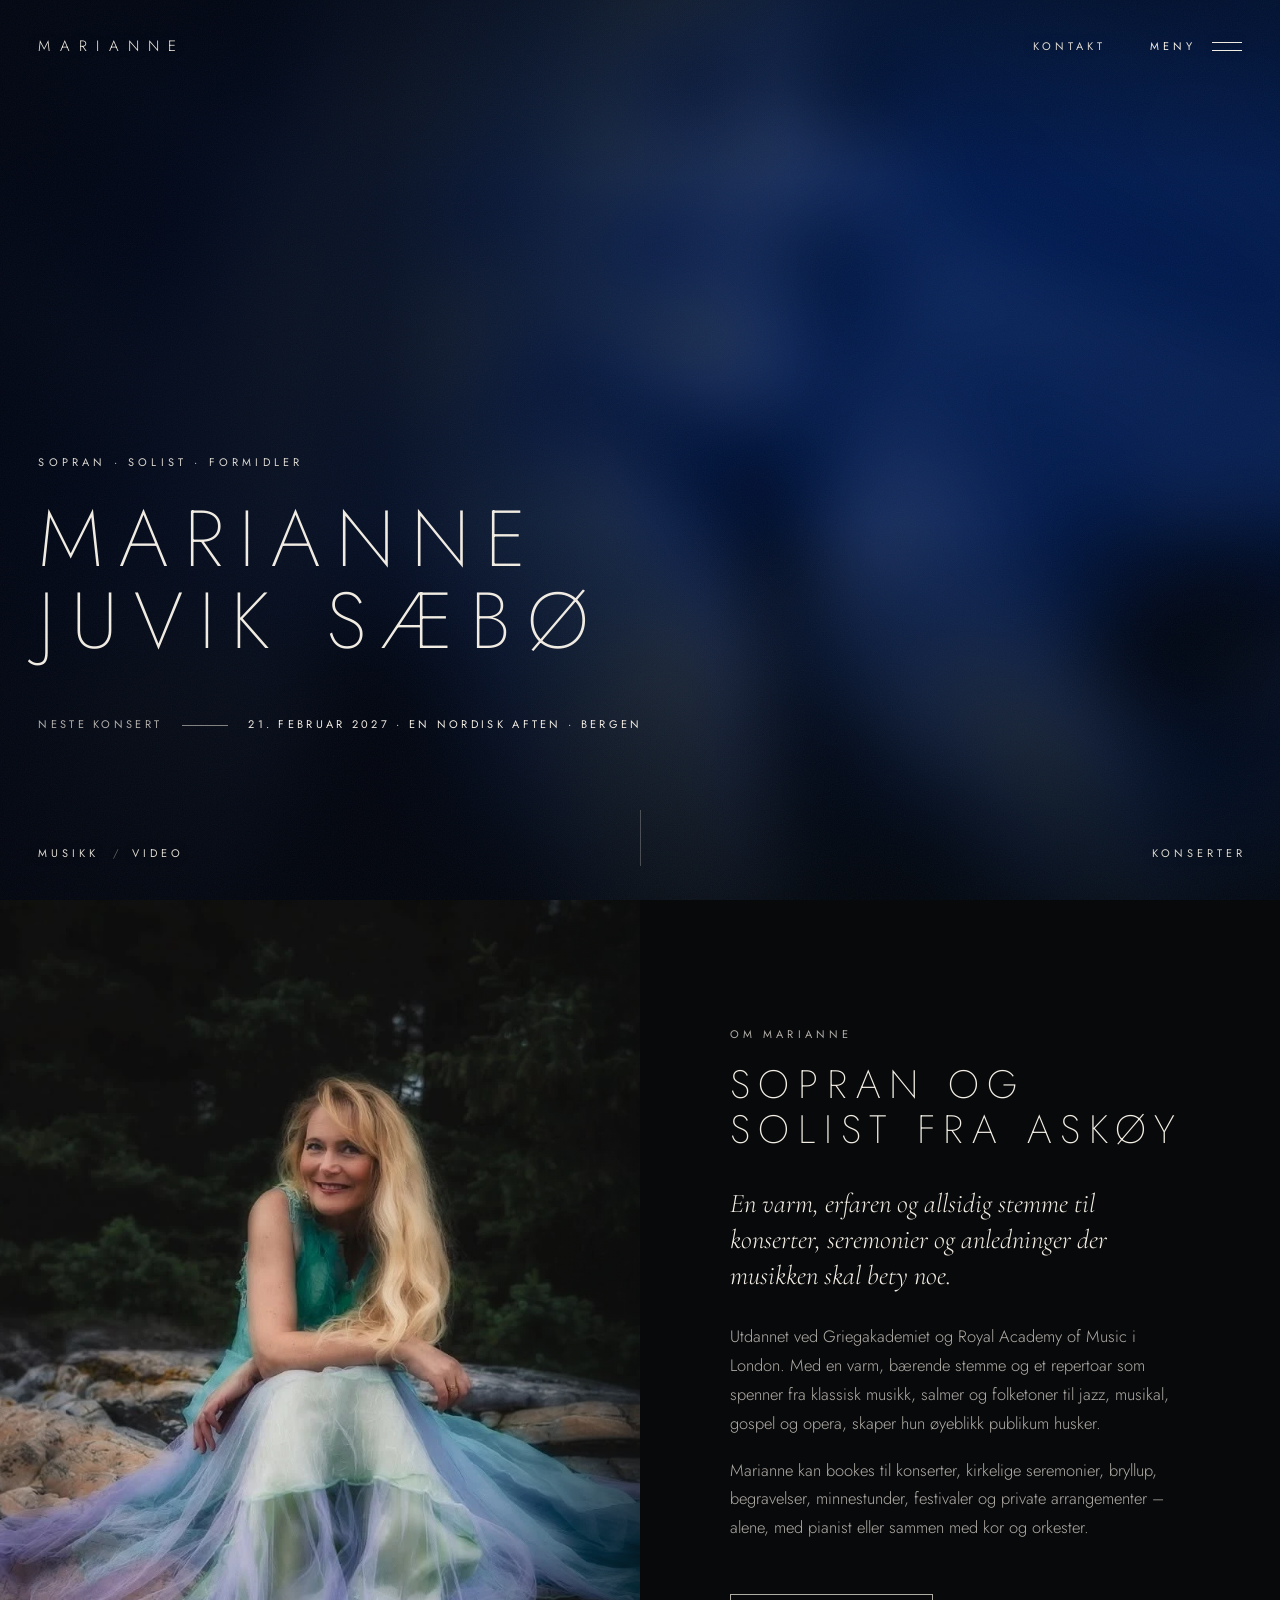
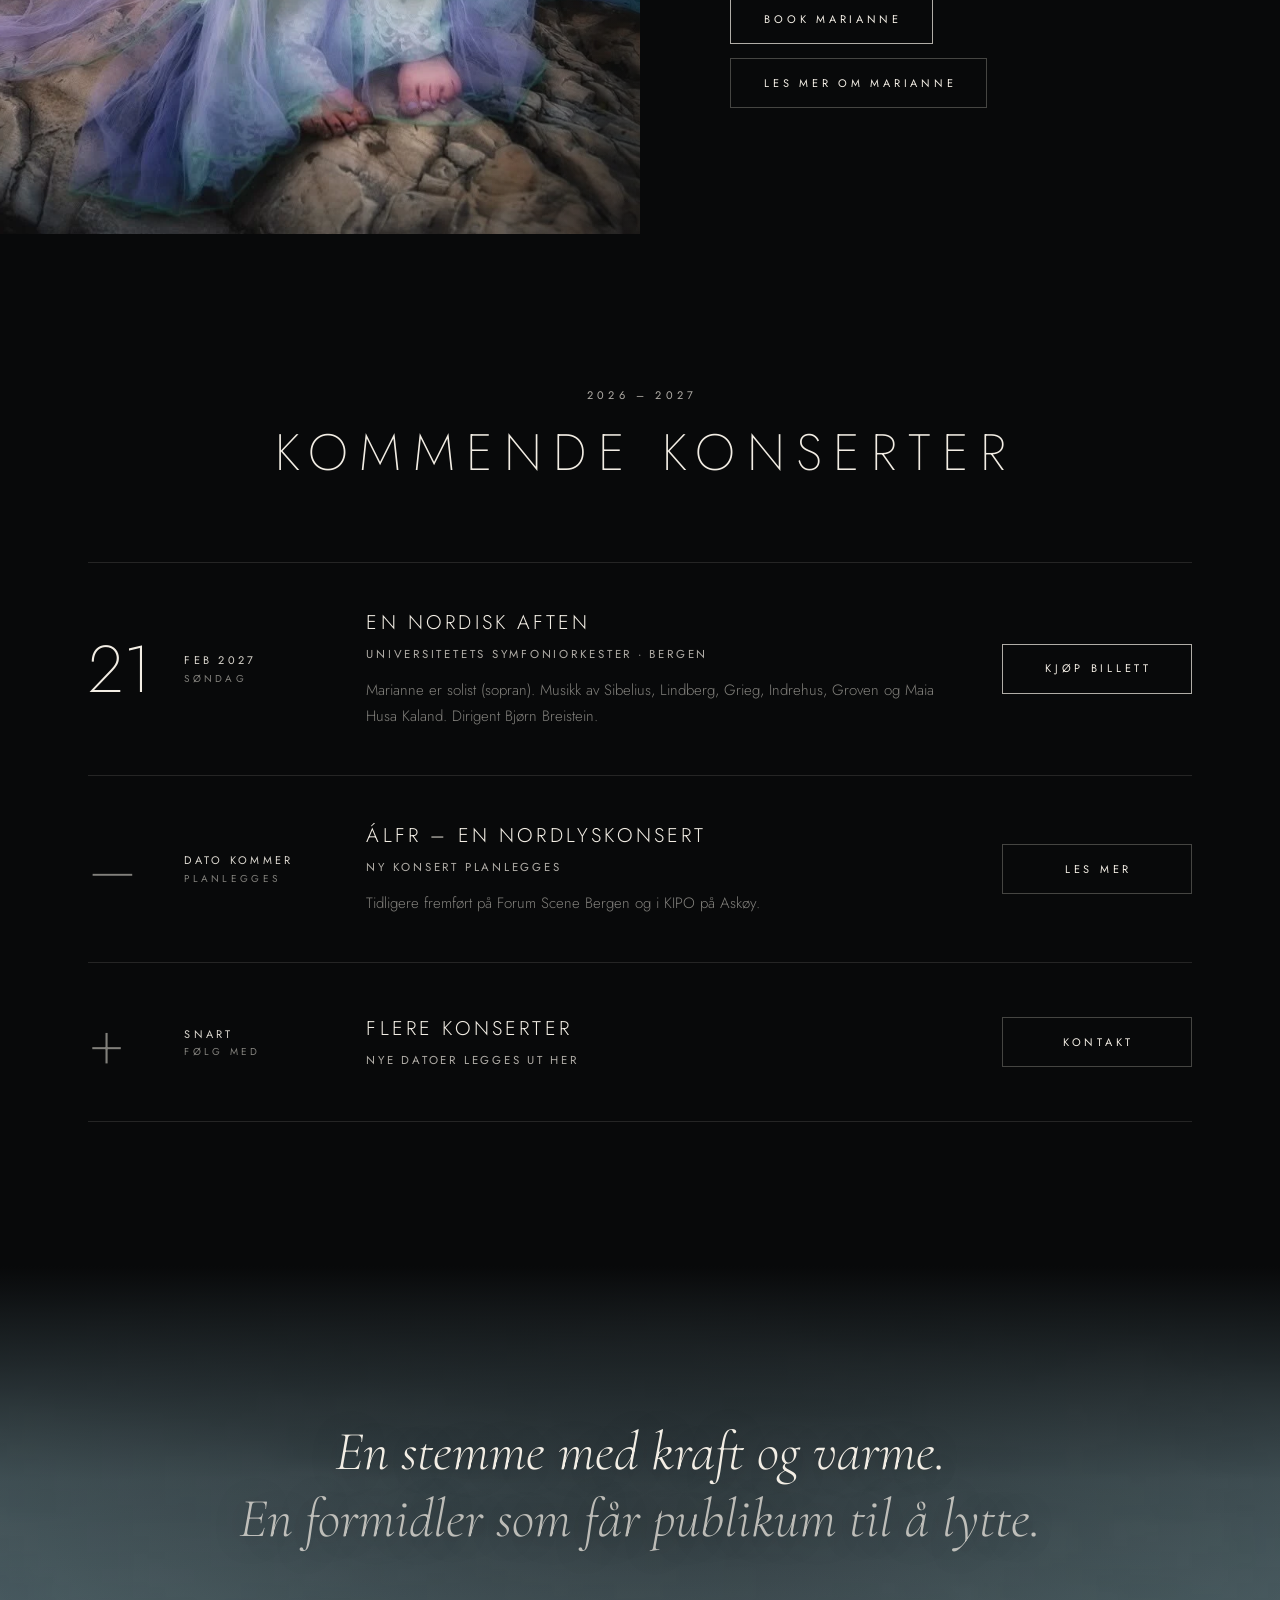
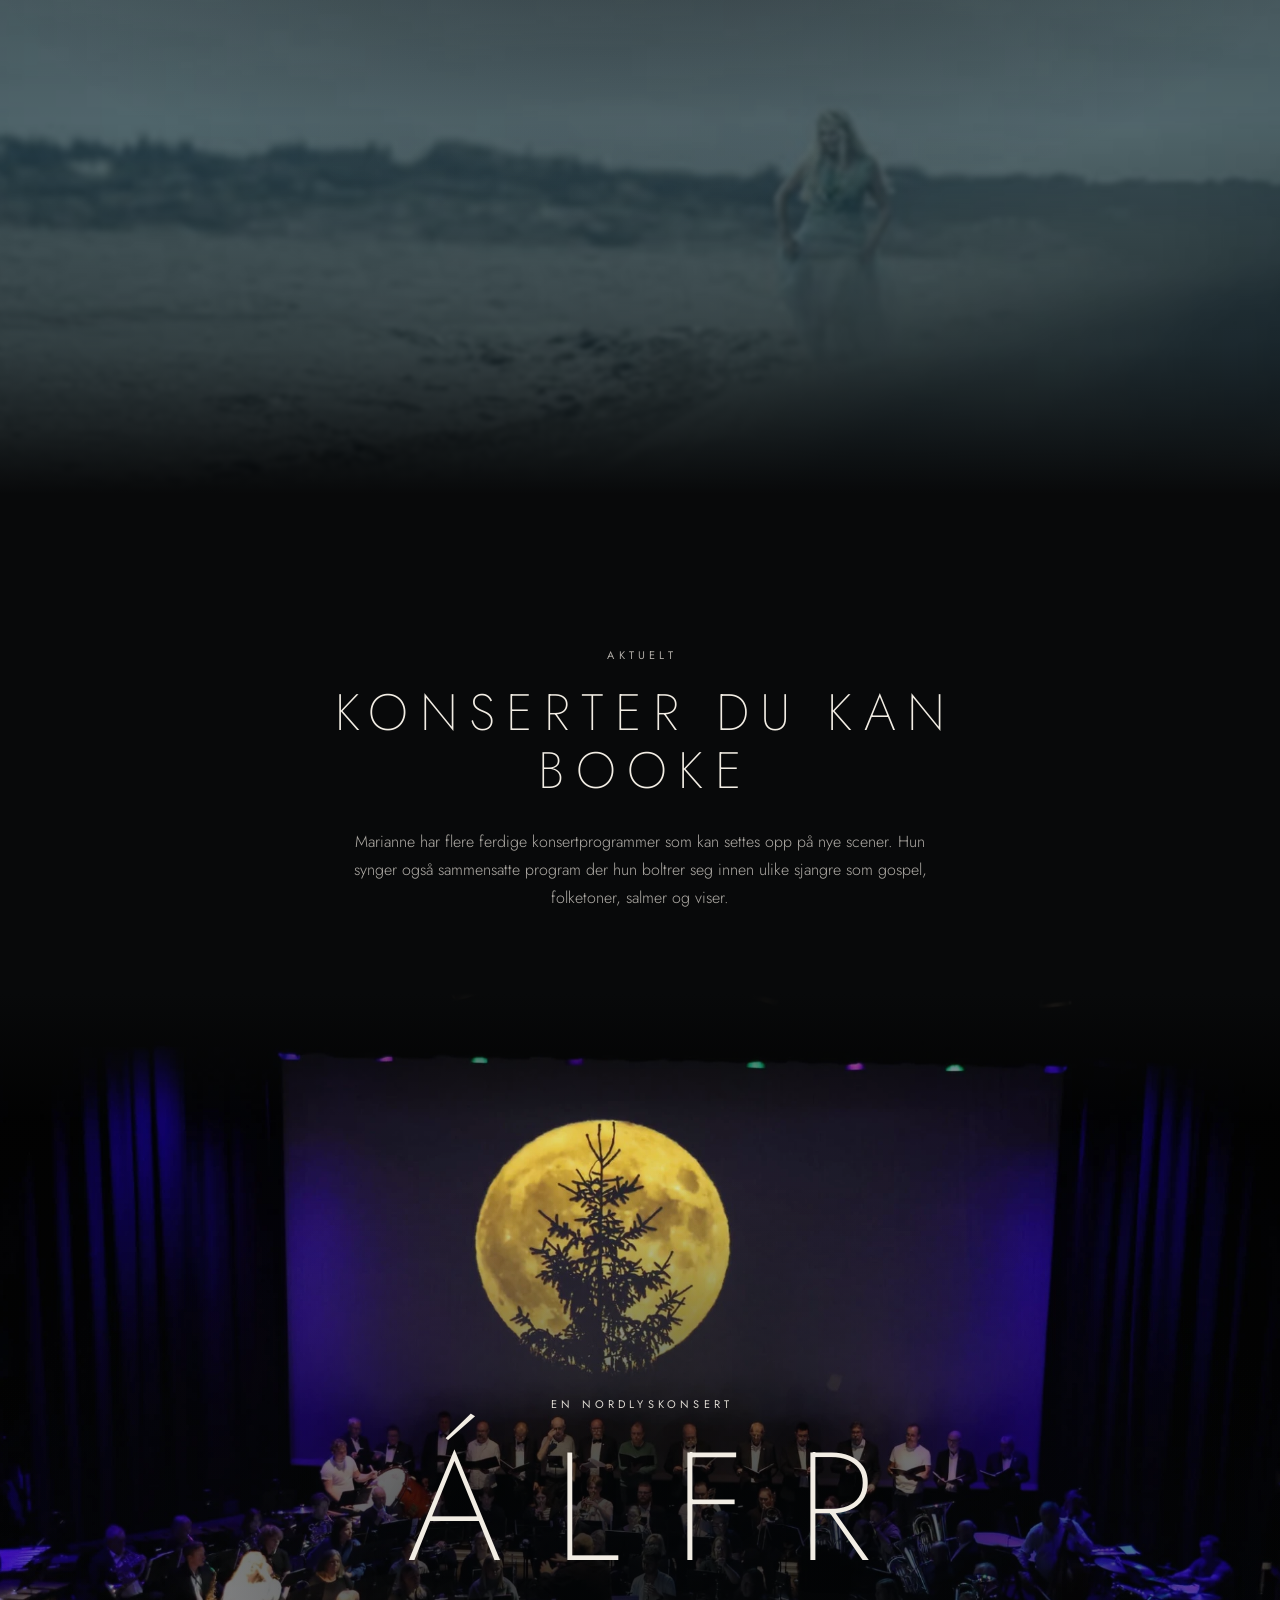
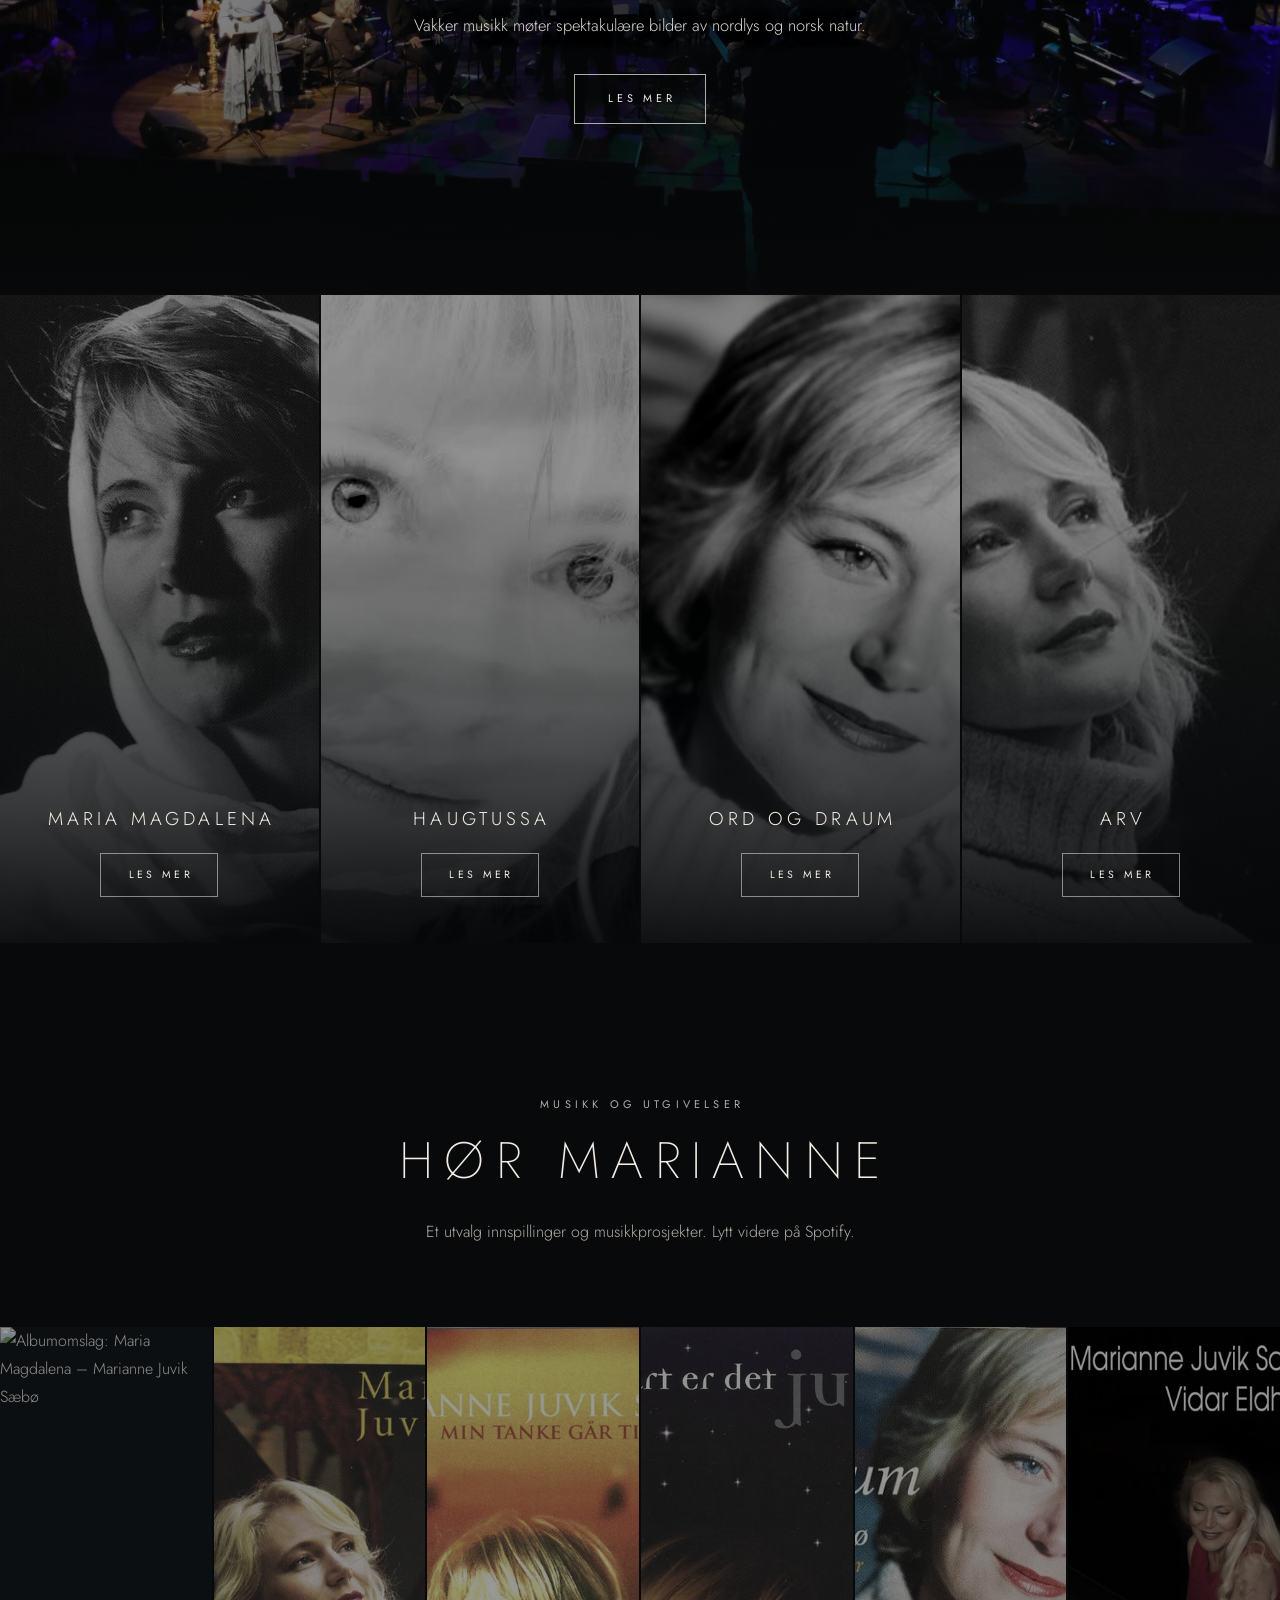
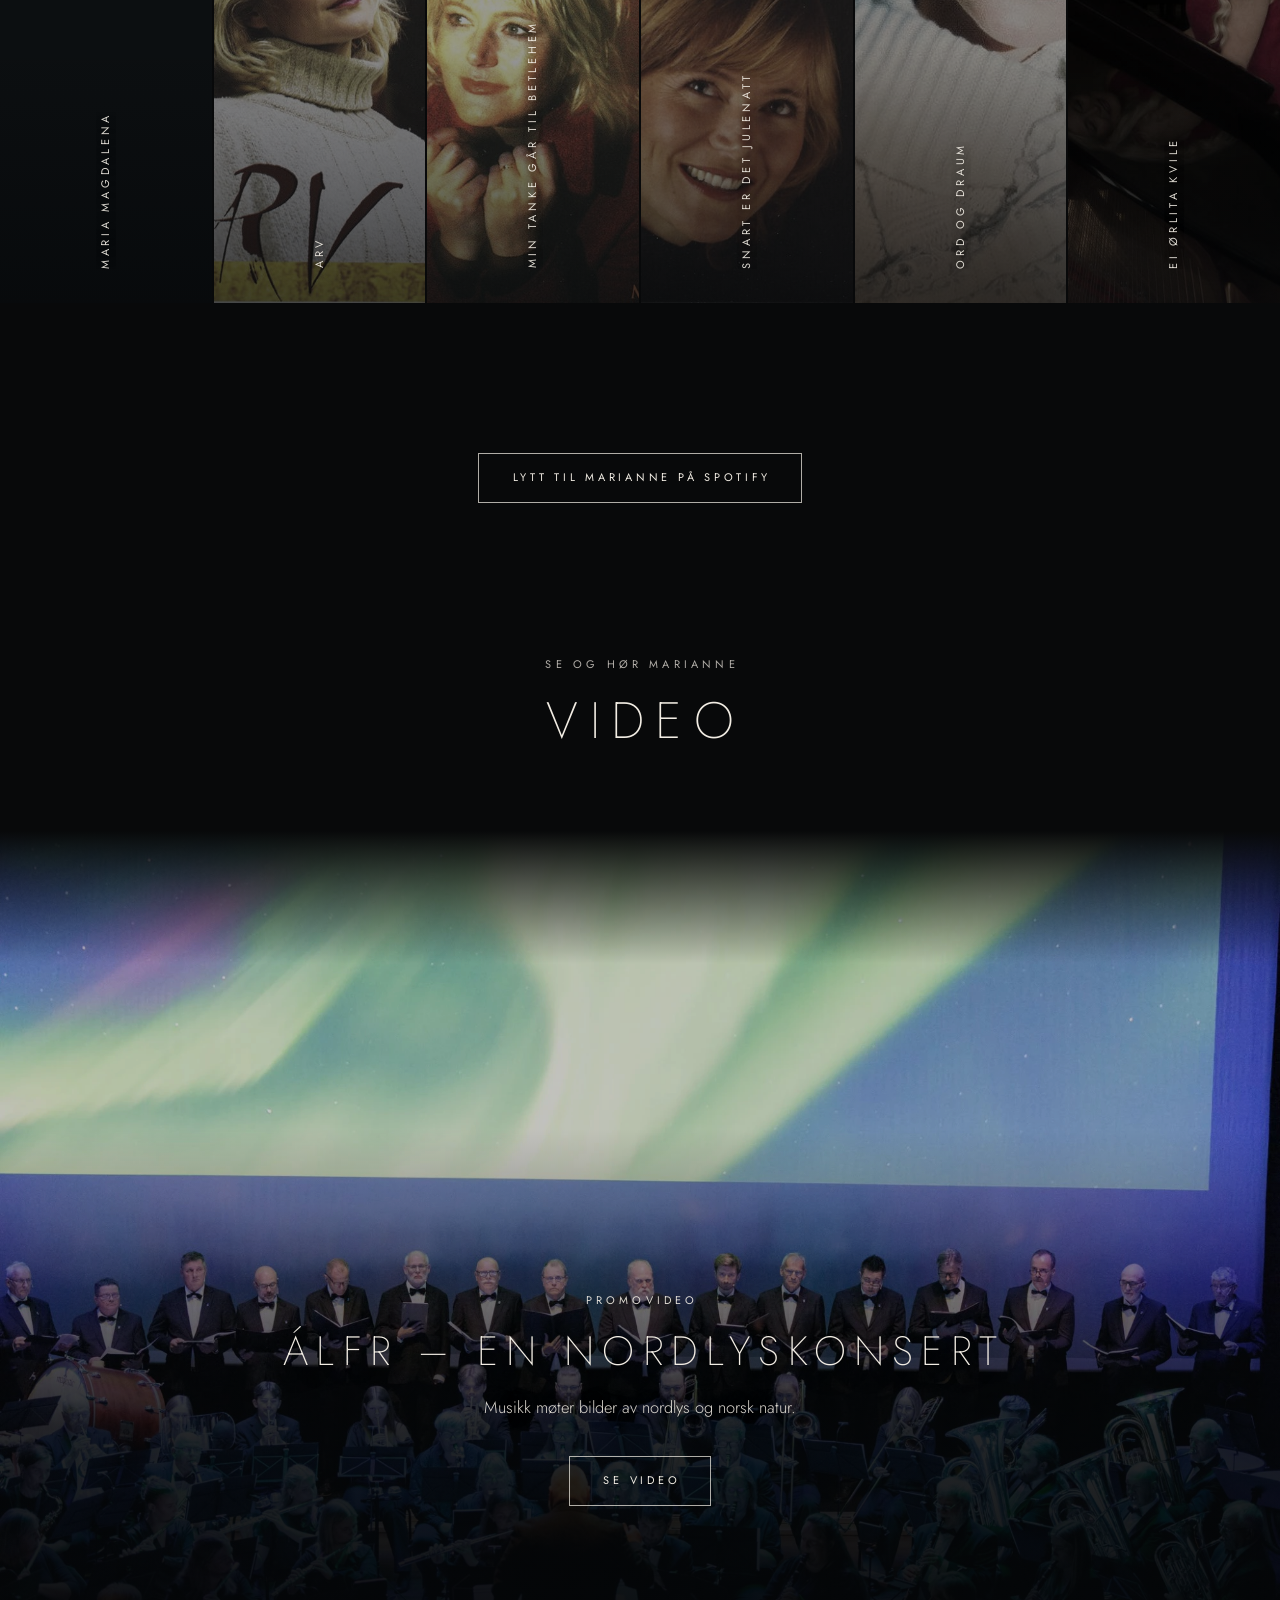
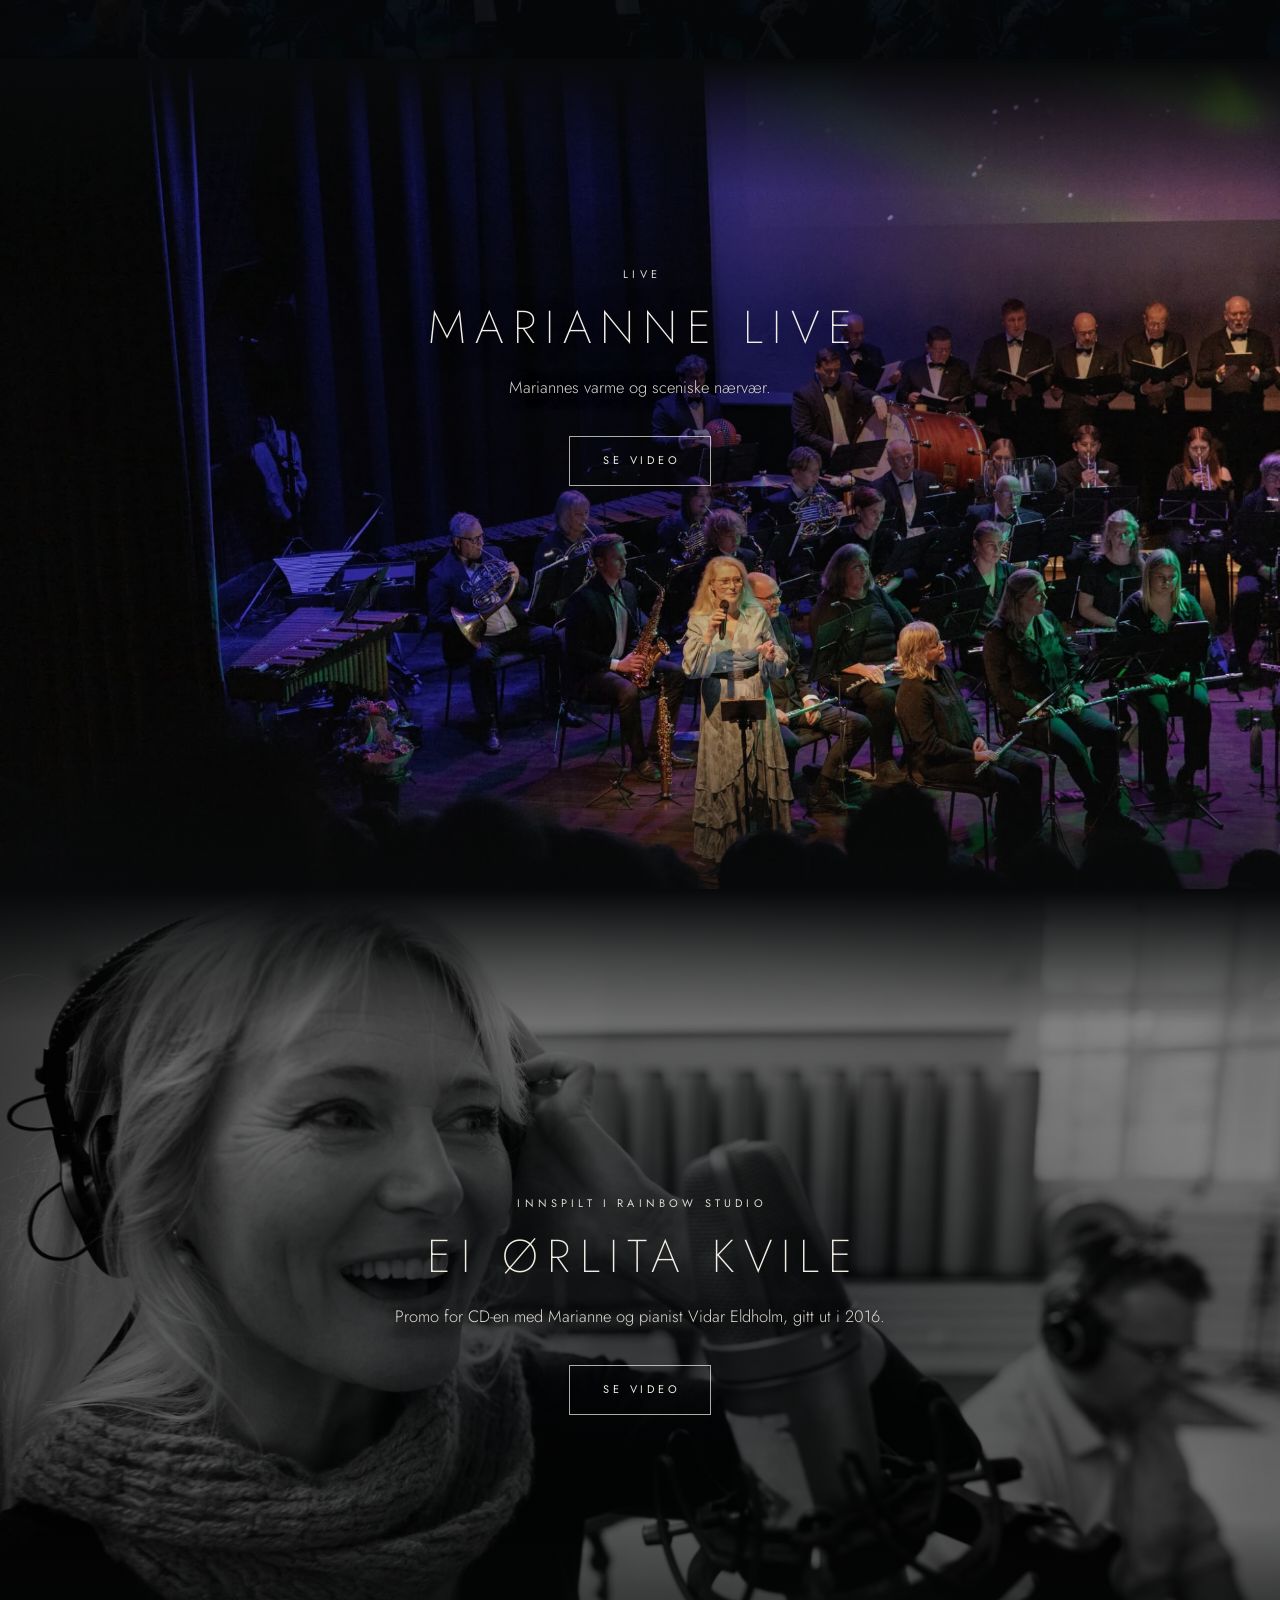
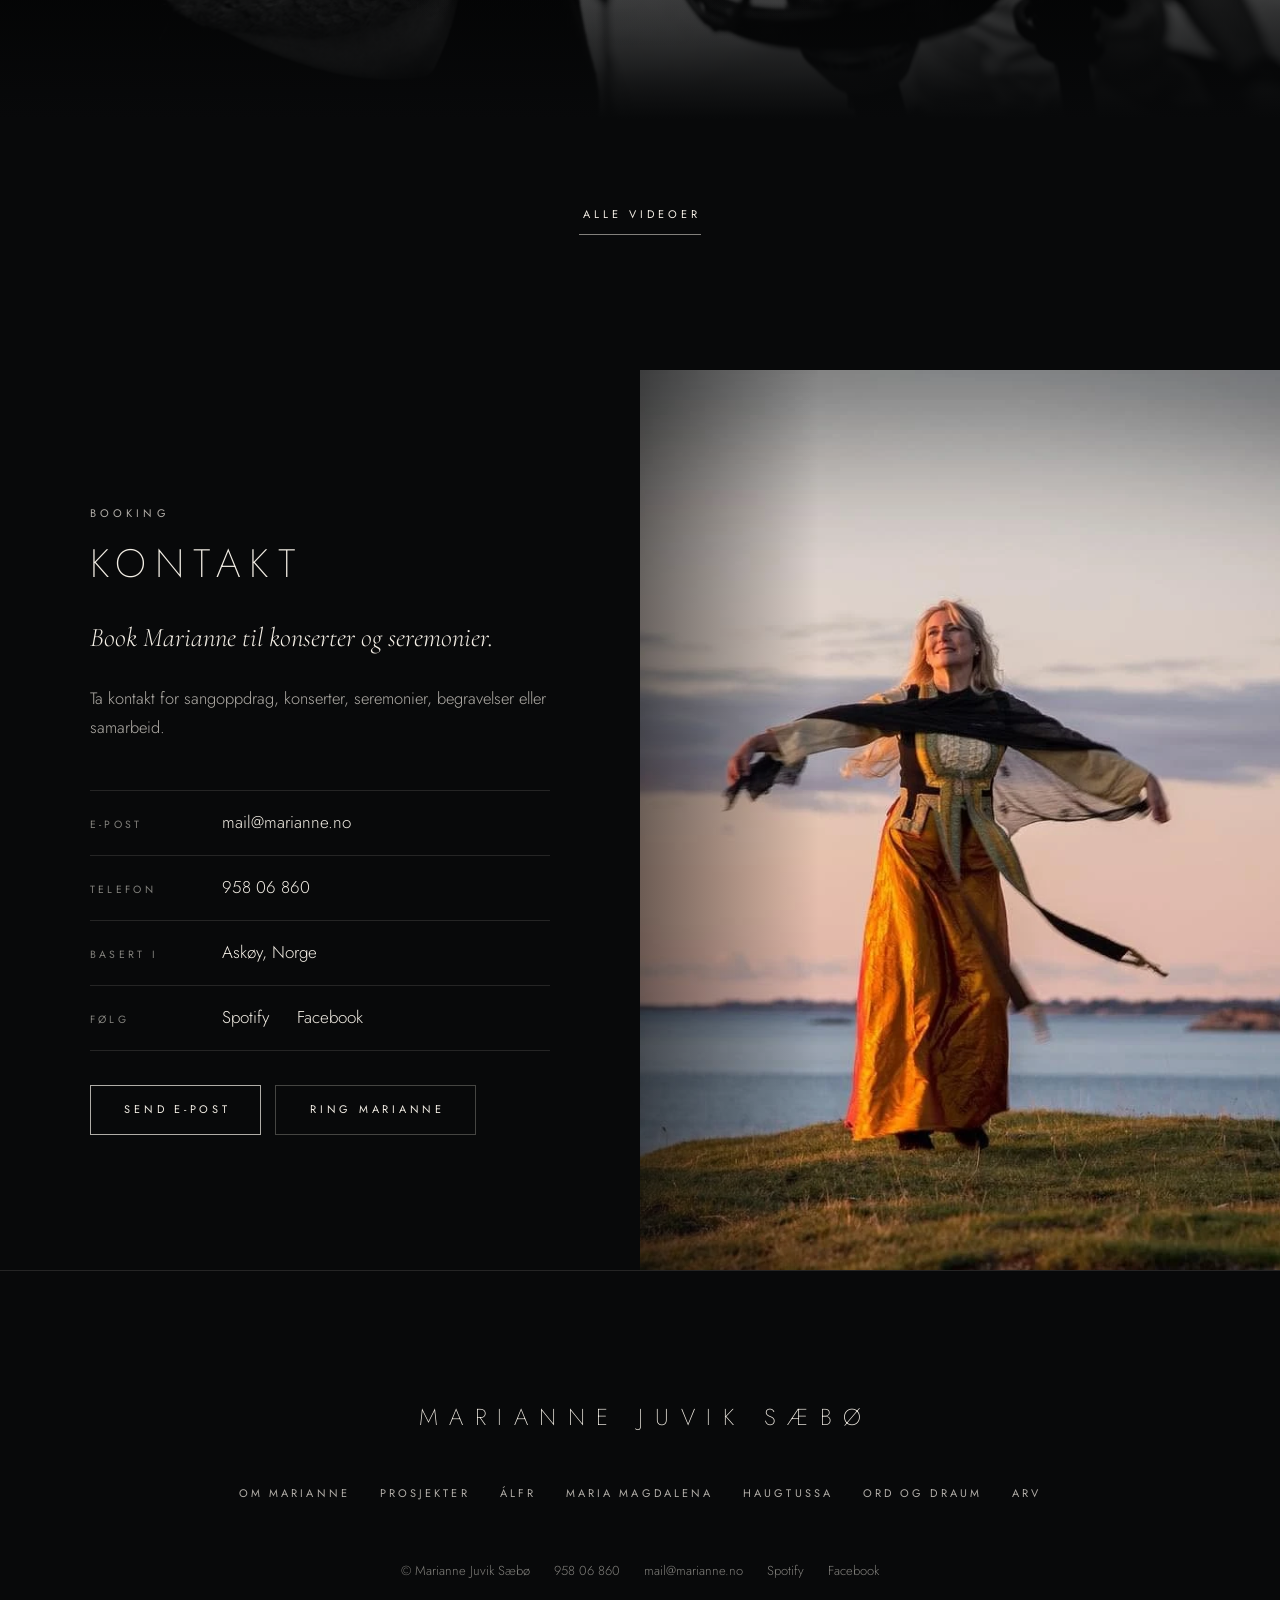
==== commit e481284e: "Eksklusiv 1: mørk bakgrunn igjen, lysstripene i bildet forlenget mot venstre Co-Authored-By: Claude " ====
--- a/eksklusiv-1.html
+++ b/eksklusiv-1.html
@@ -11,8 +11,9 @@
   <link rel="preconnect" href="https://fonts.googleapis.com">
   <link rel="preconnect" href="https://fonts.gstatic.com" crossorigin>
   <link href="https://fonts.googleapis.com/css2?family=Cormorant+Garamond:ital,wght@1,300;1,400&family=Jost:wght@200;300;400;500&display=swap" rel="stylesheet">
-  <link rel="preload" as="image" href="nye-bilder/15.webp" fetchpriority="high">
-  <link rel="stylesheet" href="eksklusiv-1.css?v=6">
+  <link rel="preload" as="image" href="nye-bilder/15-bred.webp" media="(min-width: 760px) and (orientation: landscape)" fetchpriority="high">
+  <link rel="preload" as="image" href="nye-bilder/15.webp" media="(max-width: 759px), (orientation: portrait)" fetchpriority="high">
+  <link rel="stylesheet" href="eksklusiv-1.css?v=7">
   <script>document.documentElement.classList.add("js");</script>
 </head>
 
@@ -69,8 +70,12 @@
     <!-- 1 · Åpningsbilde -->
     <section class="helt" id="toppen" aria-labelledby="helt-tittel">
       <div class="helt__bilde">
-        <img src="nye-bilder/15.webp" width="828" height="828" fetchpriority="high" decoding="async"
-             alt="Marianne Juvik Sæbø smiler på scenen i svart kjole foran blått lys">
+        <picture>
+          <!-- PC og liggende nettbrett: bildet med lysstripene forlenget mot venstre -->
+          <source media="(min-width: 760px) and (orientation: landscape)" srcset="nye-bilder/15-bred.webp" width="1828" height="828">
+          <img src="nye-bilder/15.webp" width="828" height="828" fetchpriority="high" decoding="async"
+               alt="Marianne Juvik Sæbø smiler på scenen i svart kjole foran blått lys">
+        </picture>
       </div>
       <div class="helt__innhold">
         <p class="overtekst helt__over">Sopran · solist · formidler</p>
--- a/eksklusiv-1.css
+++ b/eksklusiv-1.css
@@ -579,8 +579,8 @@
   position: absolute;
   inset: 0;
   overflow: hidden;
-  /* Dypt scenelys i blått, lysest bak Marianne */
-  background: radial-gradient(ellipse 70% 90% at 78% 30%, #0e3c95 0%, #08214f 48%, #030a1c 100%);
+  /* Mørk bunn, med et svakt blått scenelys bak Marianne */
+  background: radial-gradient(ellipse 70% 90% at 78% 30%, #0a2350 0%, #050f24 50%, #02060f 100%);
 }
 
 /* Det blå scenelyset fra bildet, uskarpt og strukket over hele skjermen.
@@ -593,38 +593,27 @@
   /* Lysstripene fra bildet farget helt blå (uten de varme tonene fra hår og hud) */
   background: url("nye-bilder/15.webp") 50% 50% / cover no-repeat, #0b3a9e;
   background-blend-mode: luminosity;
-  filter: blur(42px) saturate(1.5) brightness(.75);
+  filter: blur(42px) saturate(1.4) brightness(.4);
   opacity: .8;
 }
 
-/* Selve bildet står til høyre i full høyde, og kantene tones mykt ut */
+/* PC: bildet fyller hele flaten. Lysstripene er forlenget mot venstre i selve bildet
+   (15-bred.webp), så det ikke synes hvor fotografiet slutter. */
 .helt__bilde img {
   position: absolute;
-  /* Litt ut over høyre kant, så ansiktet havner til høyre for navnet */
-  right: -2vw;
-  bottom: 0;
+  inset: 0;
+  width: 100%;
   height: 100%;
-  width: auto;
-  max-width: 70%;
-  aspect-ratio: 1 / 1;
   object-fit: cover;
-  object-position: 55% 30%;
+  object-position: 86% 30%;
   /* Litt mer kontrast og farge, så bildet står klarere fram */
-  filter: contrast(1.06) saturate(1.08) brightness(1.03);
-  -webkit-mask-image:
-    linear-gradient(90deg, transparent 0%, #000 20%, #000 90%, transparent 100%),
-    linear-gradient(0deg, transparent 0%, #000 24%);
-  -webkit-mask-composite: source-in;
-  mask-image:
-    linear-gradient(90deg, transparent 0%, #000 20%, #000 90%, transparent 100%),
-    linear-gradient(0deg, transparent 0%, #000 24%);
-  mask-composite: intersect;
-}
-
-/* Mellomstore skjermer: bildet litt lenger ut til høyre, så navnet ikke legger seg over ansiktet */
+  filter: contrast(1.05) saturate(1.06);
+}
+
+/* Mellomstore skjermer: utsnittet flyttes litt, så navnet ikke legger seg over ansiktet */
 @media (min-width: 760px) and (max-width: 1199px) {
   .helt__bilde img {
-    right: -11vw;
+    object-position: 70% 30%;
   }
 }
 
@@ -662,7 +651,7 @@
   position: absolute;
   inset: 0;
   background:
-    linear-gradient(90deg, rgba(3, 8, 22, .7) 0%, rgba(3, 8, 22, .3) 32%, rgba(3, 8, 22, 0) 52%),
+    linear-gradient(90deg, rgba(2, 5, 14, .88) 0%, rgba(2, 5, 14, .66) 30%, rgba(2, 5, 14, .25) 48%, rgba(2, 5, 14, 0) 62%),
     linear-gradient(0deg, rgba(4, 8, 12, .78) 0%, rgba(4, 8, 12, 0) 42%),
     linear-gradient(180deg, rgba(4, 8, 12, .4) 0%, rgba(4, 8, 12, 0) 20%);
 }
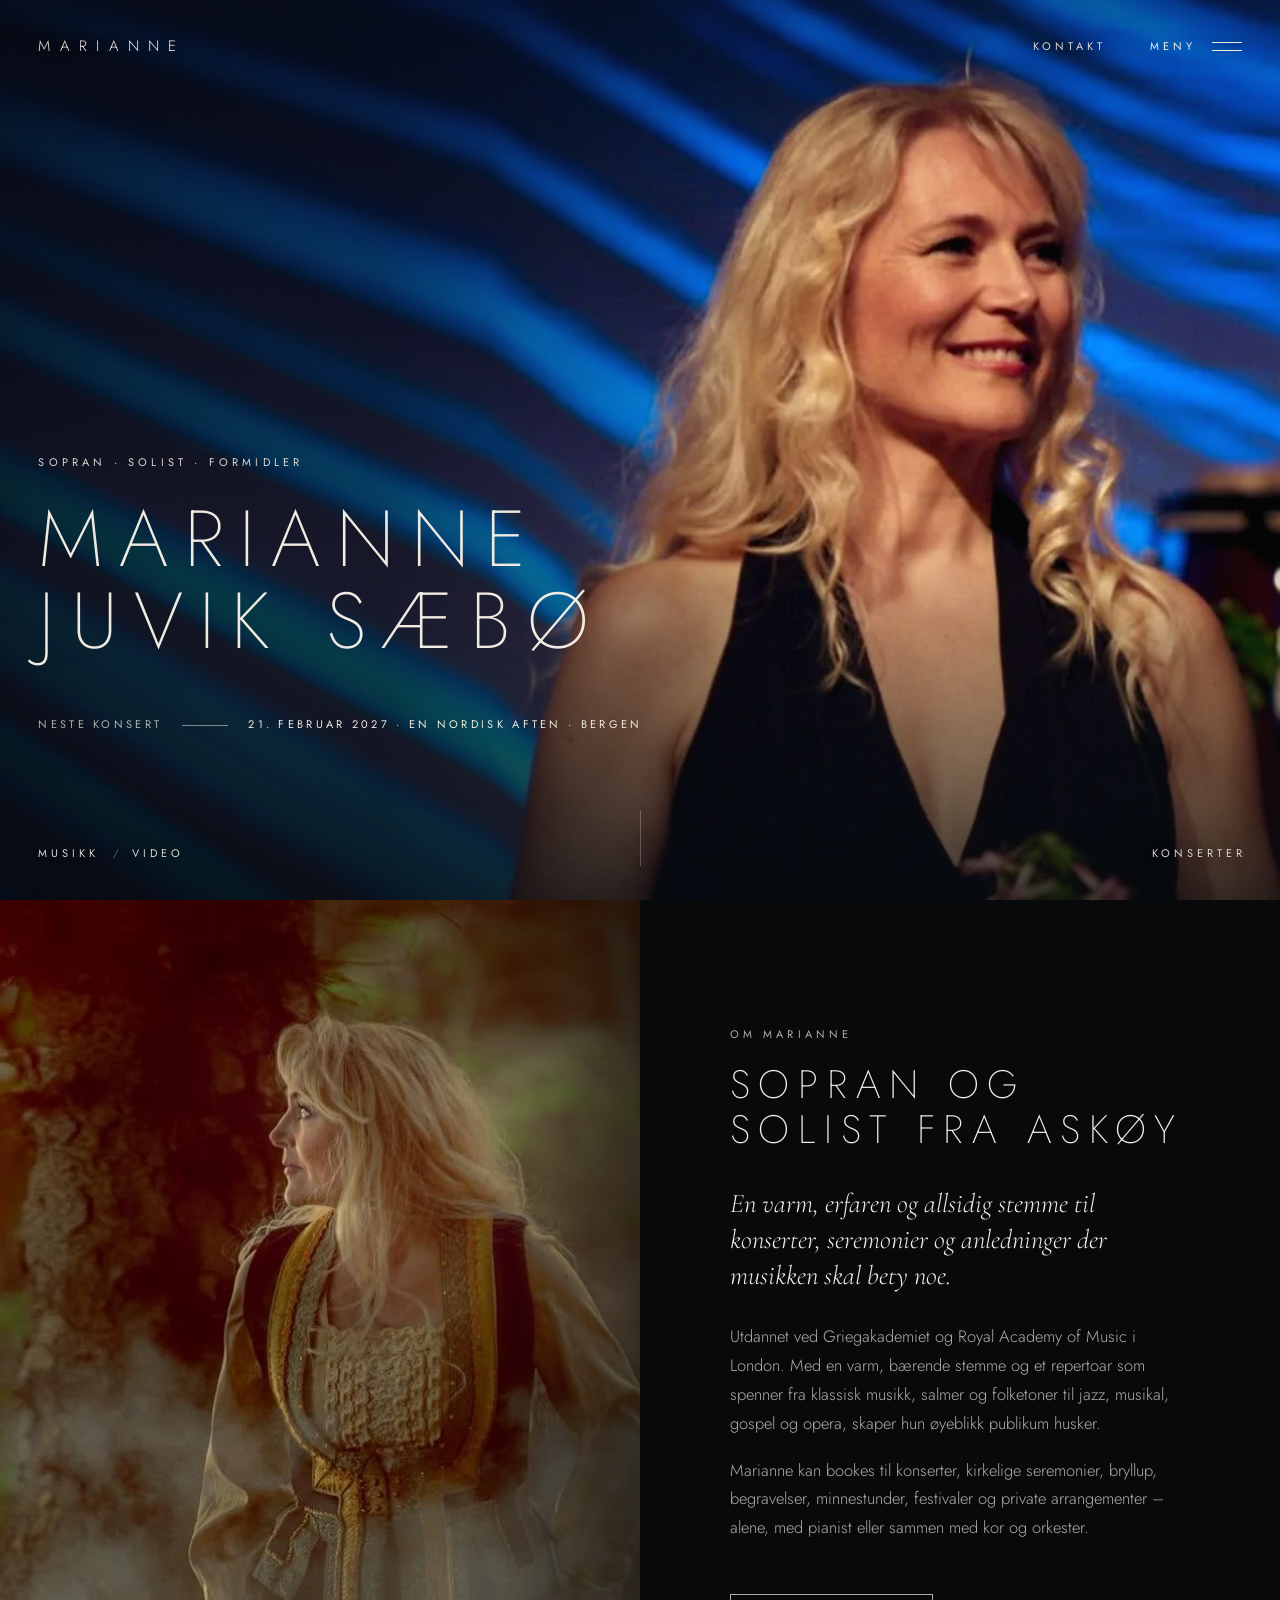
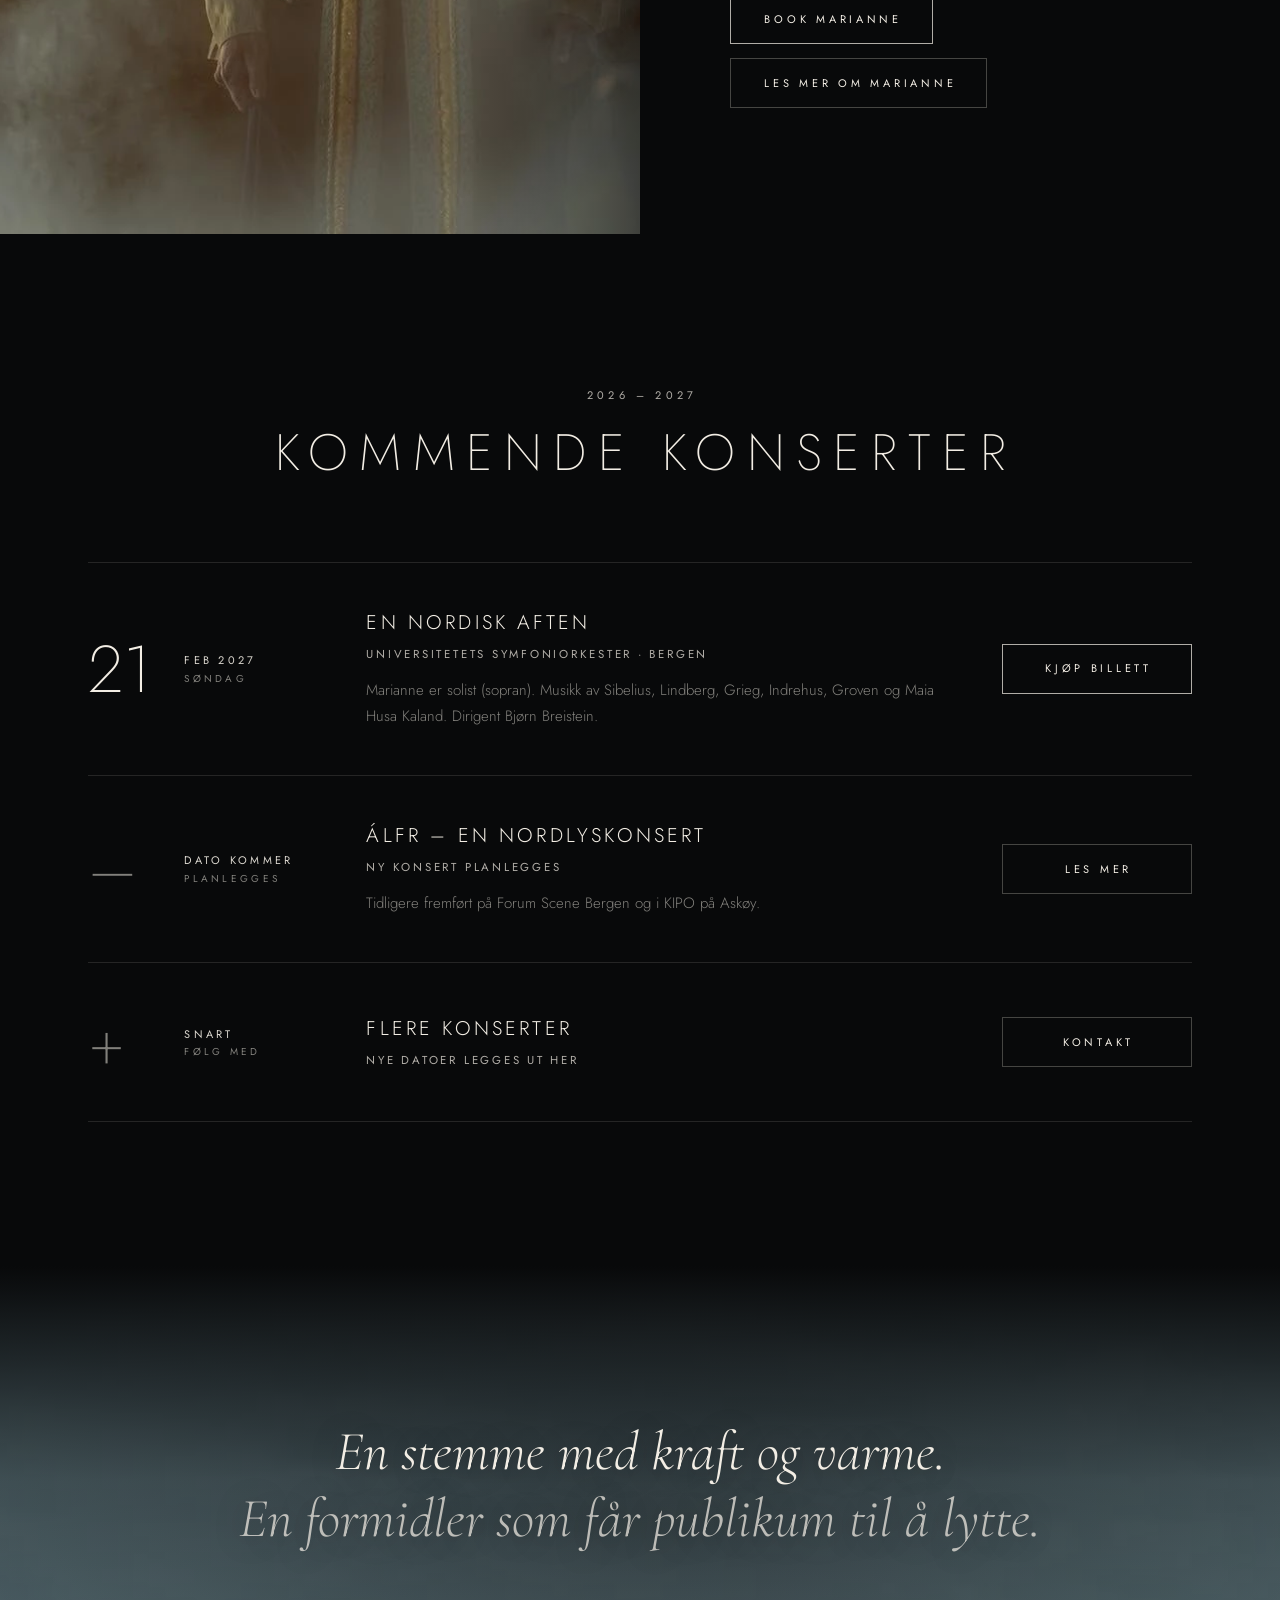
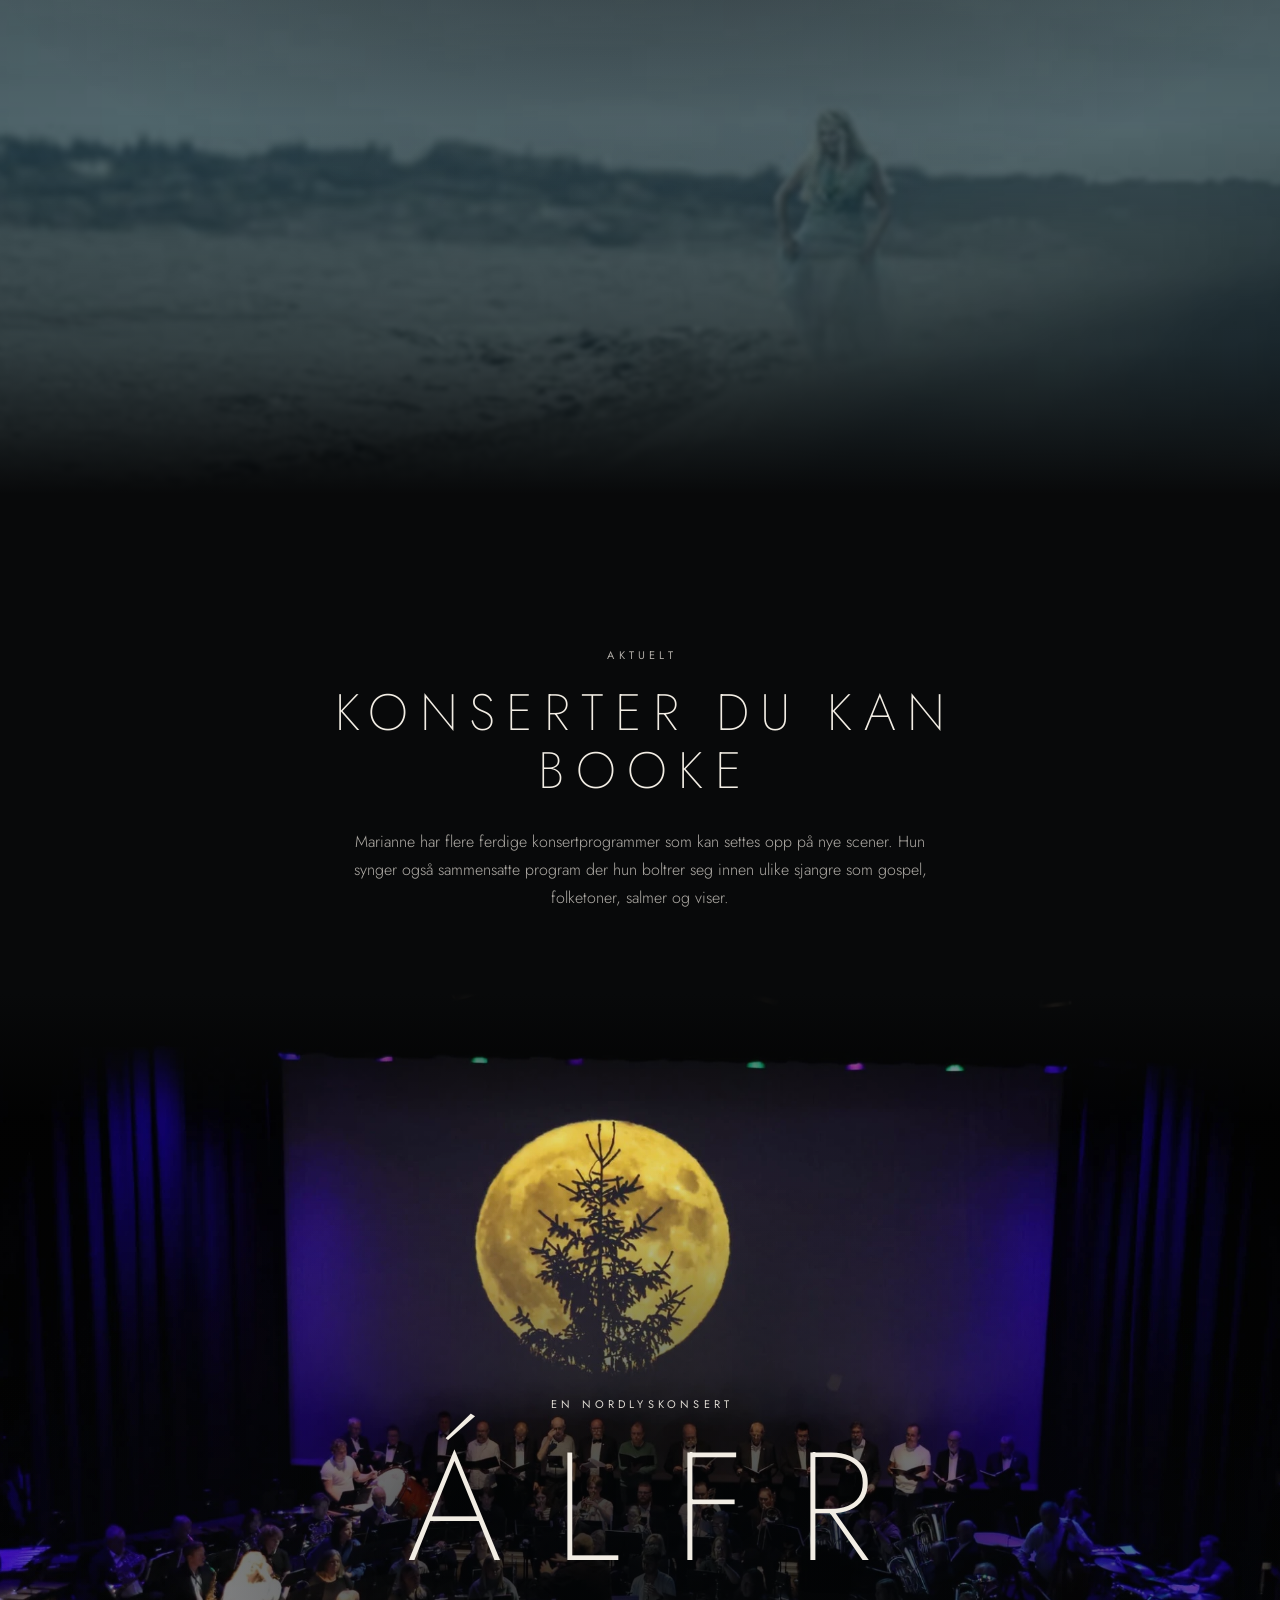
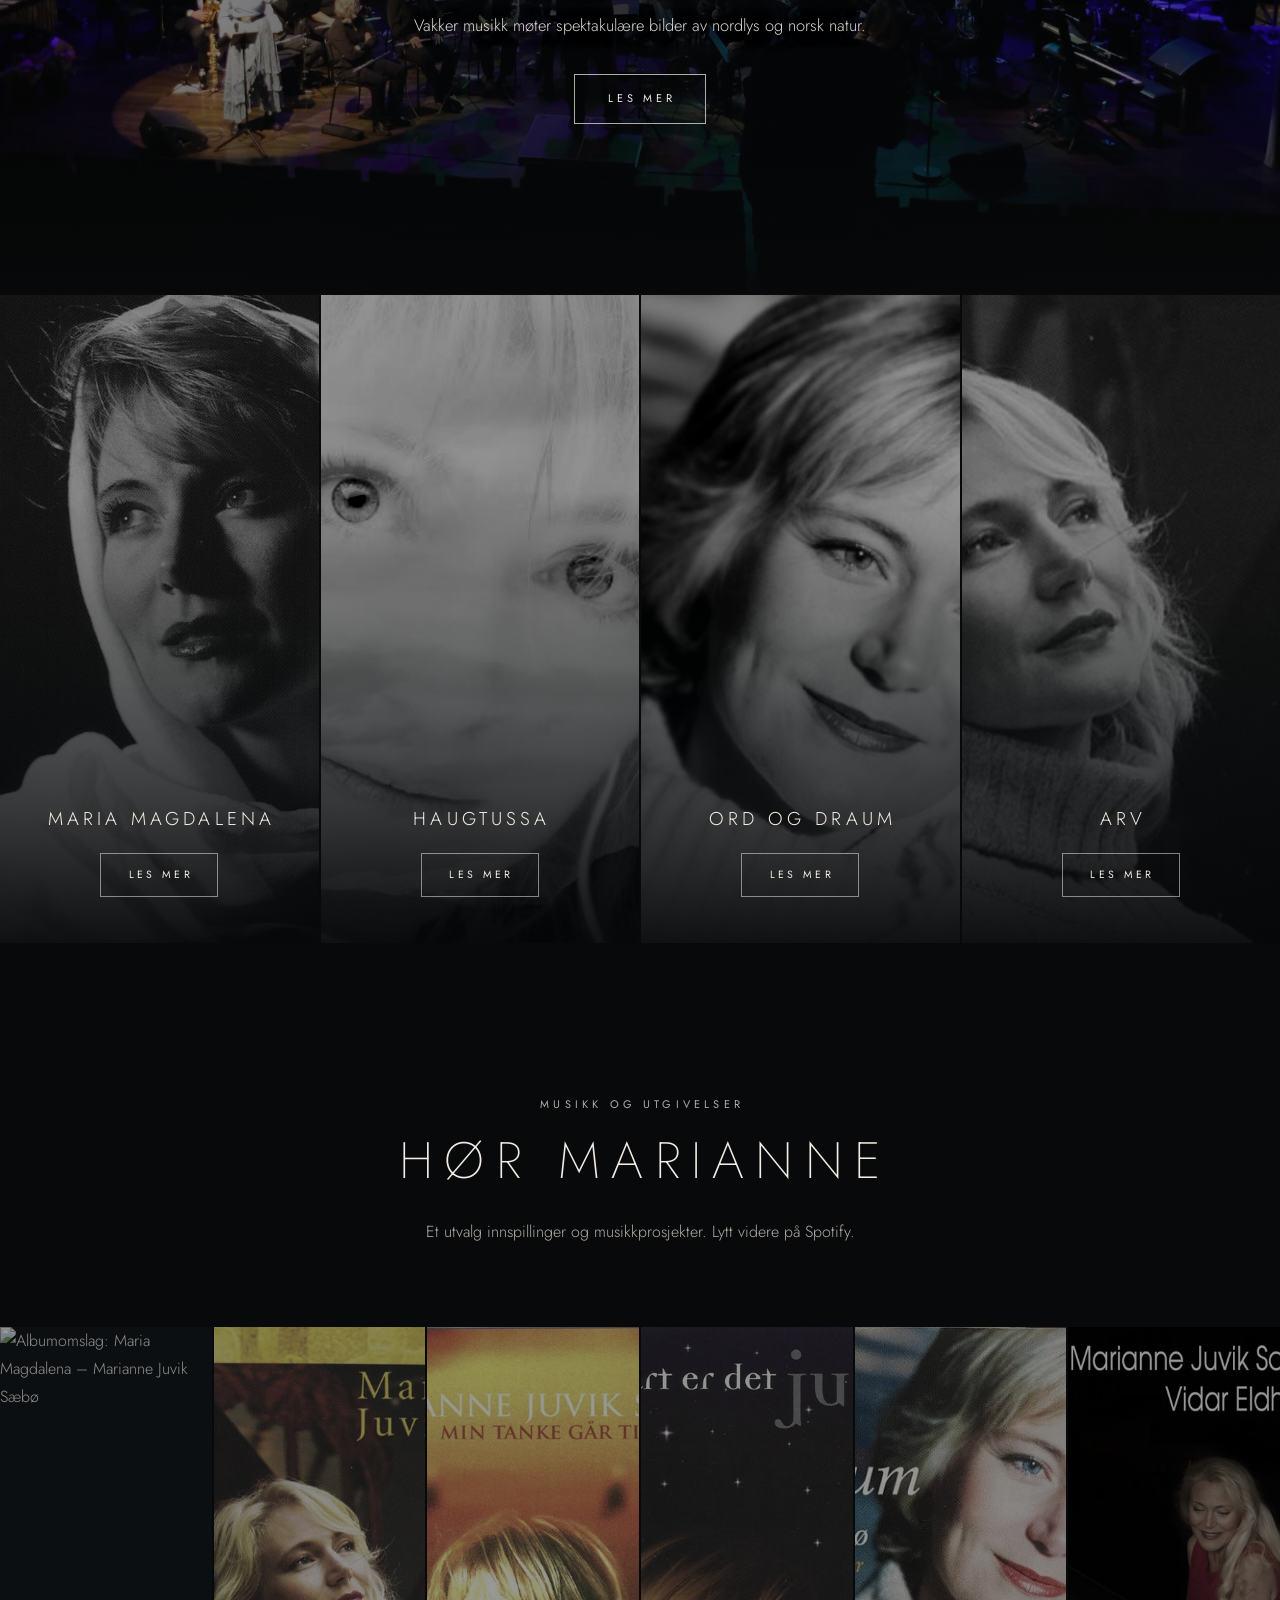
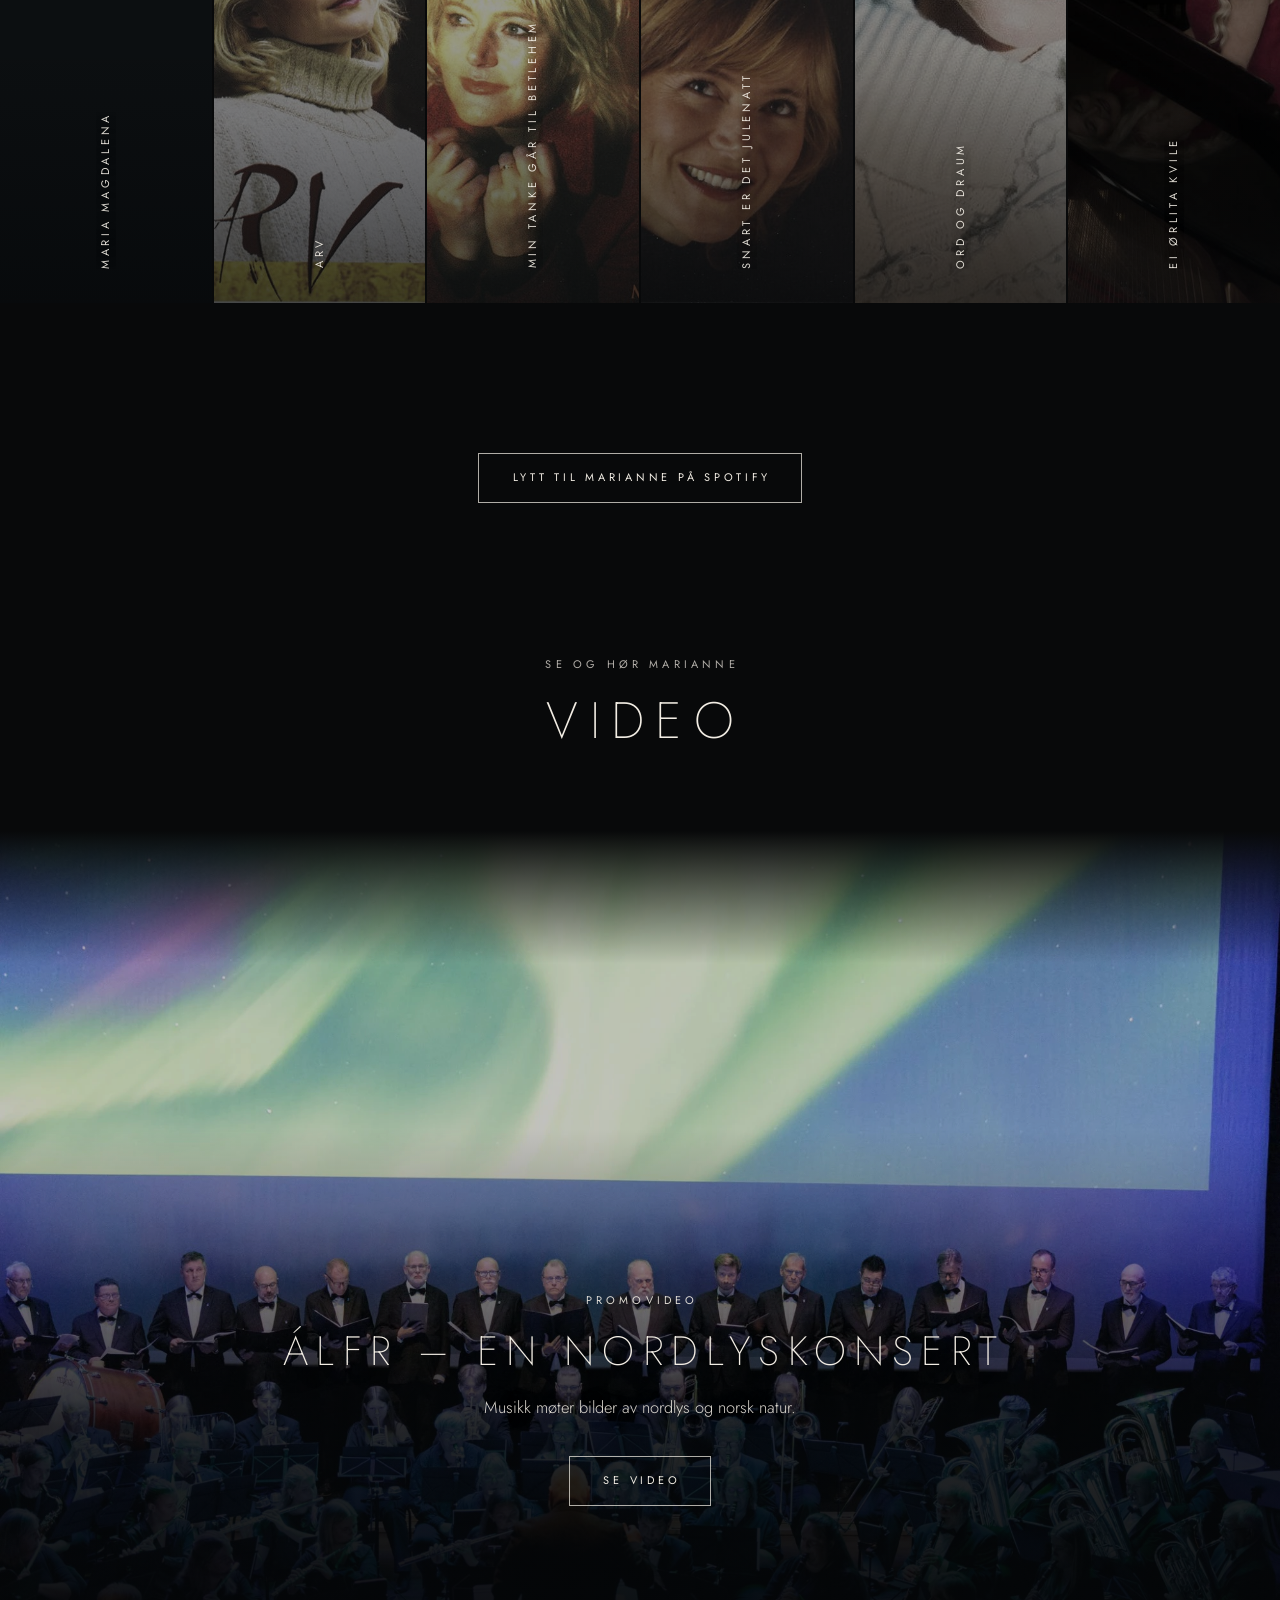
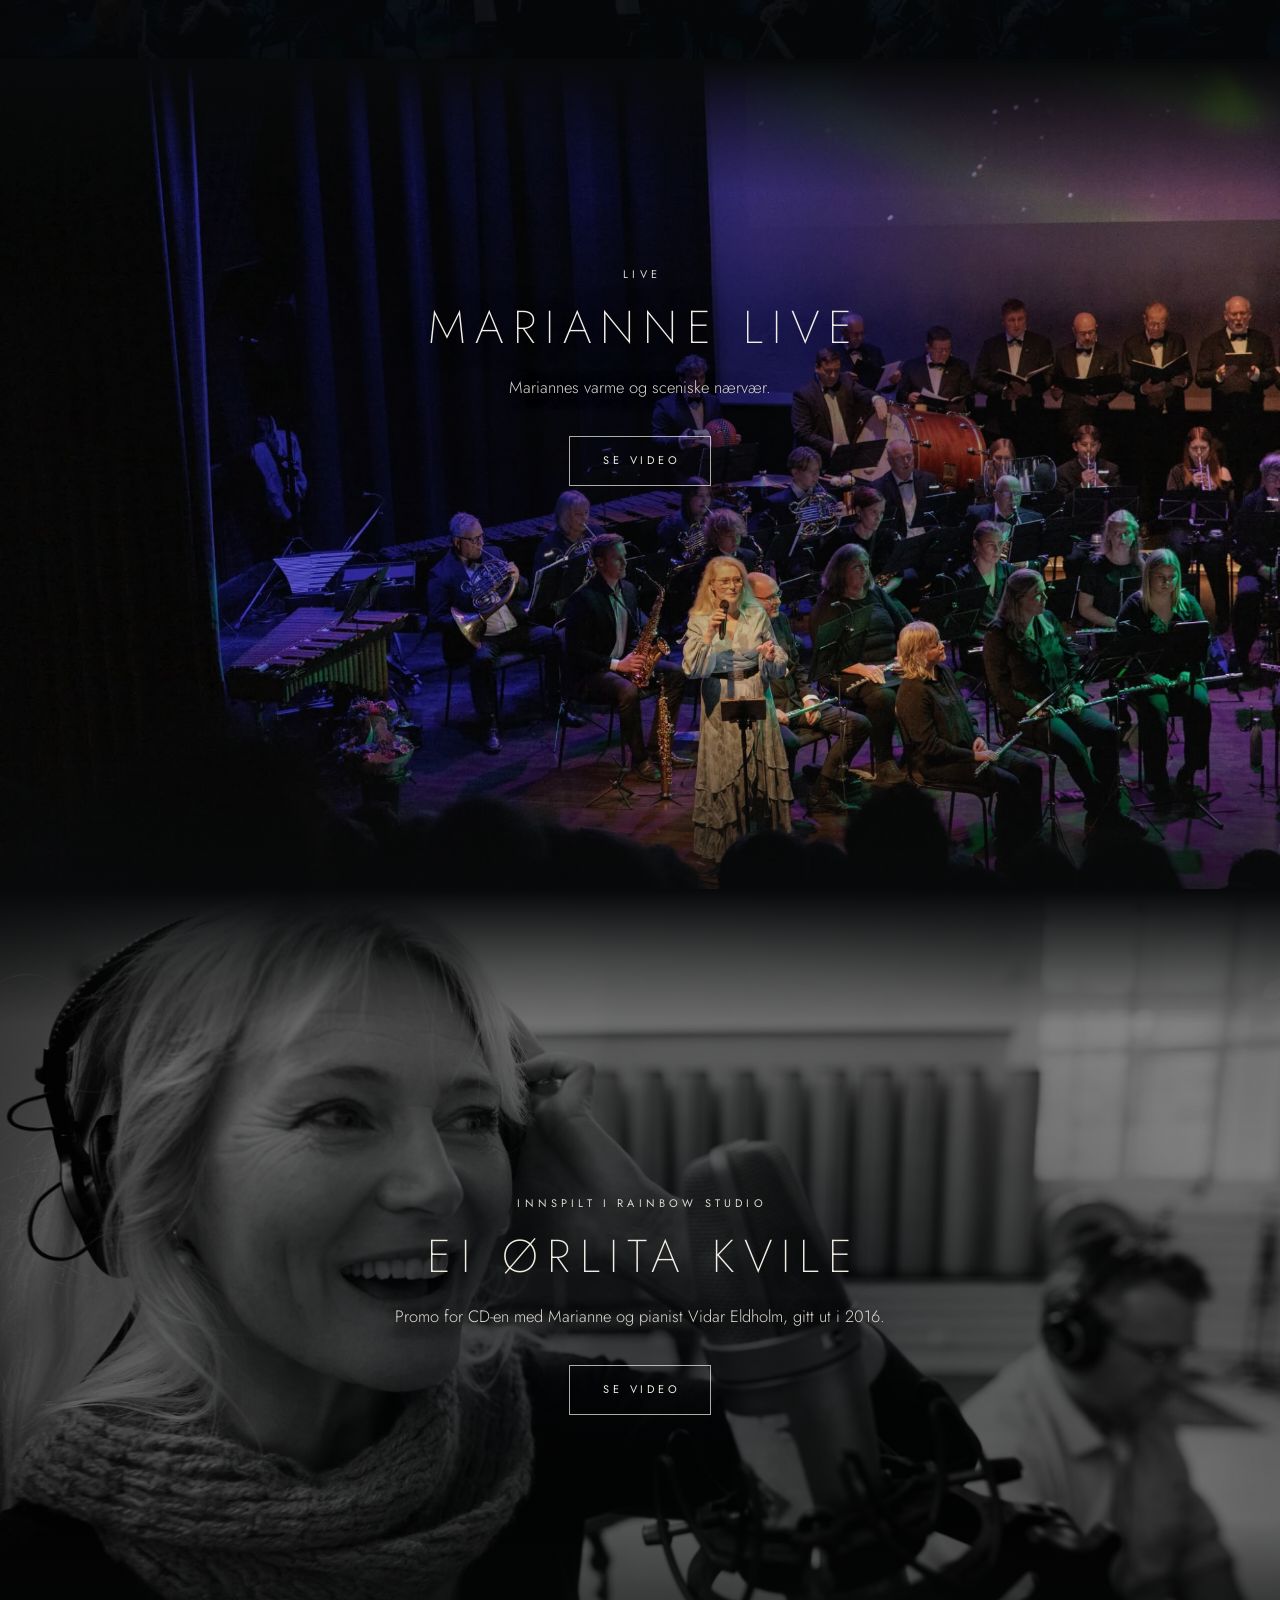
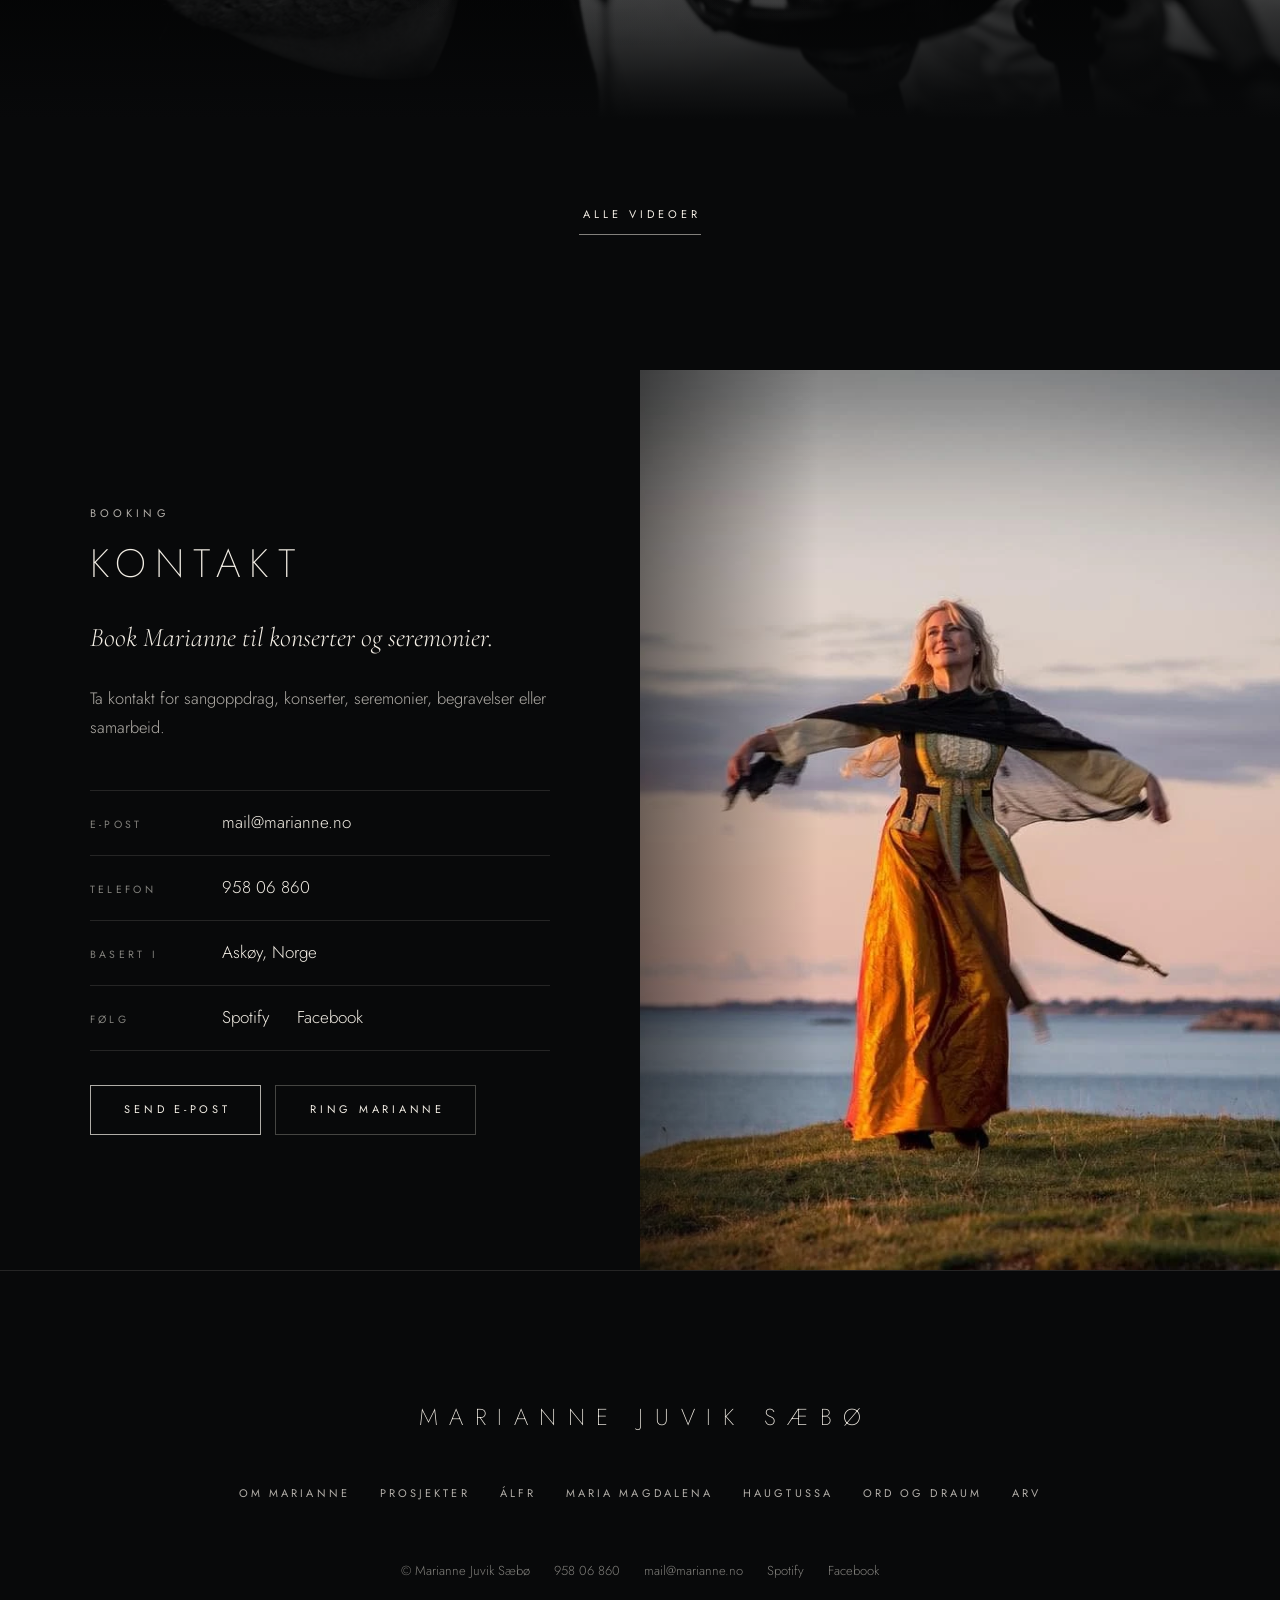
==== commit 6cd3c17d: "Eksklusiv 2: scenebildet øverst; eksklusiv 1 og 1b: nytt bilde i Om Marianne Co-Authored-By: Claude " ====
--- a/eksklusiv-1.html
+++ b/eksklusiv-1.html
@@ -95,8 +95,8 @@
     <!-- 2 · Om Marianne -->
     <section class="delt" id="om" aria-labelledby="om-tittel">
       <figure class="delt__bilde">
-        <img src="nye-bilder/1.webp" width="1193" height="1193" loading="lazy" decoding="async"
-             alt="Marianne Juvik Sæbø i turkis og lilla tyllkjole på svaberg ved sjøen, med granskog bak">
+        <img src="nye-bilder/10.webp" width="928" height="928" loading="lazy" decoding="async"
+             alt="Marianne Juvik Sæbø i folkedrakt i en tåkete skog, i varmt lys">
       </figure>
       <div class="delt__tekst">
         <p class="overtekst vis">Om Marianne</p>
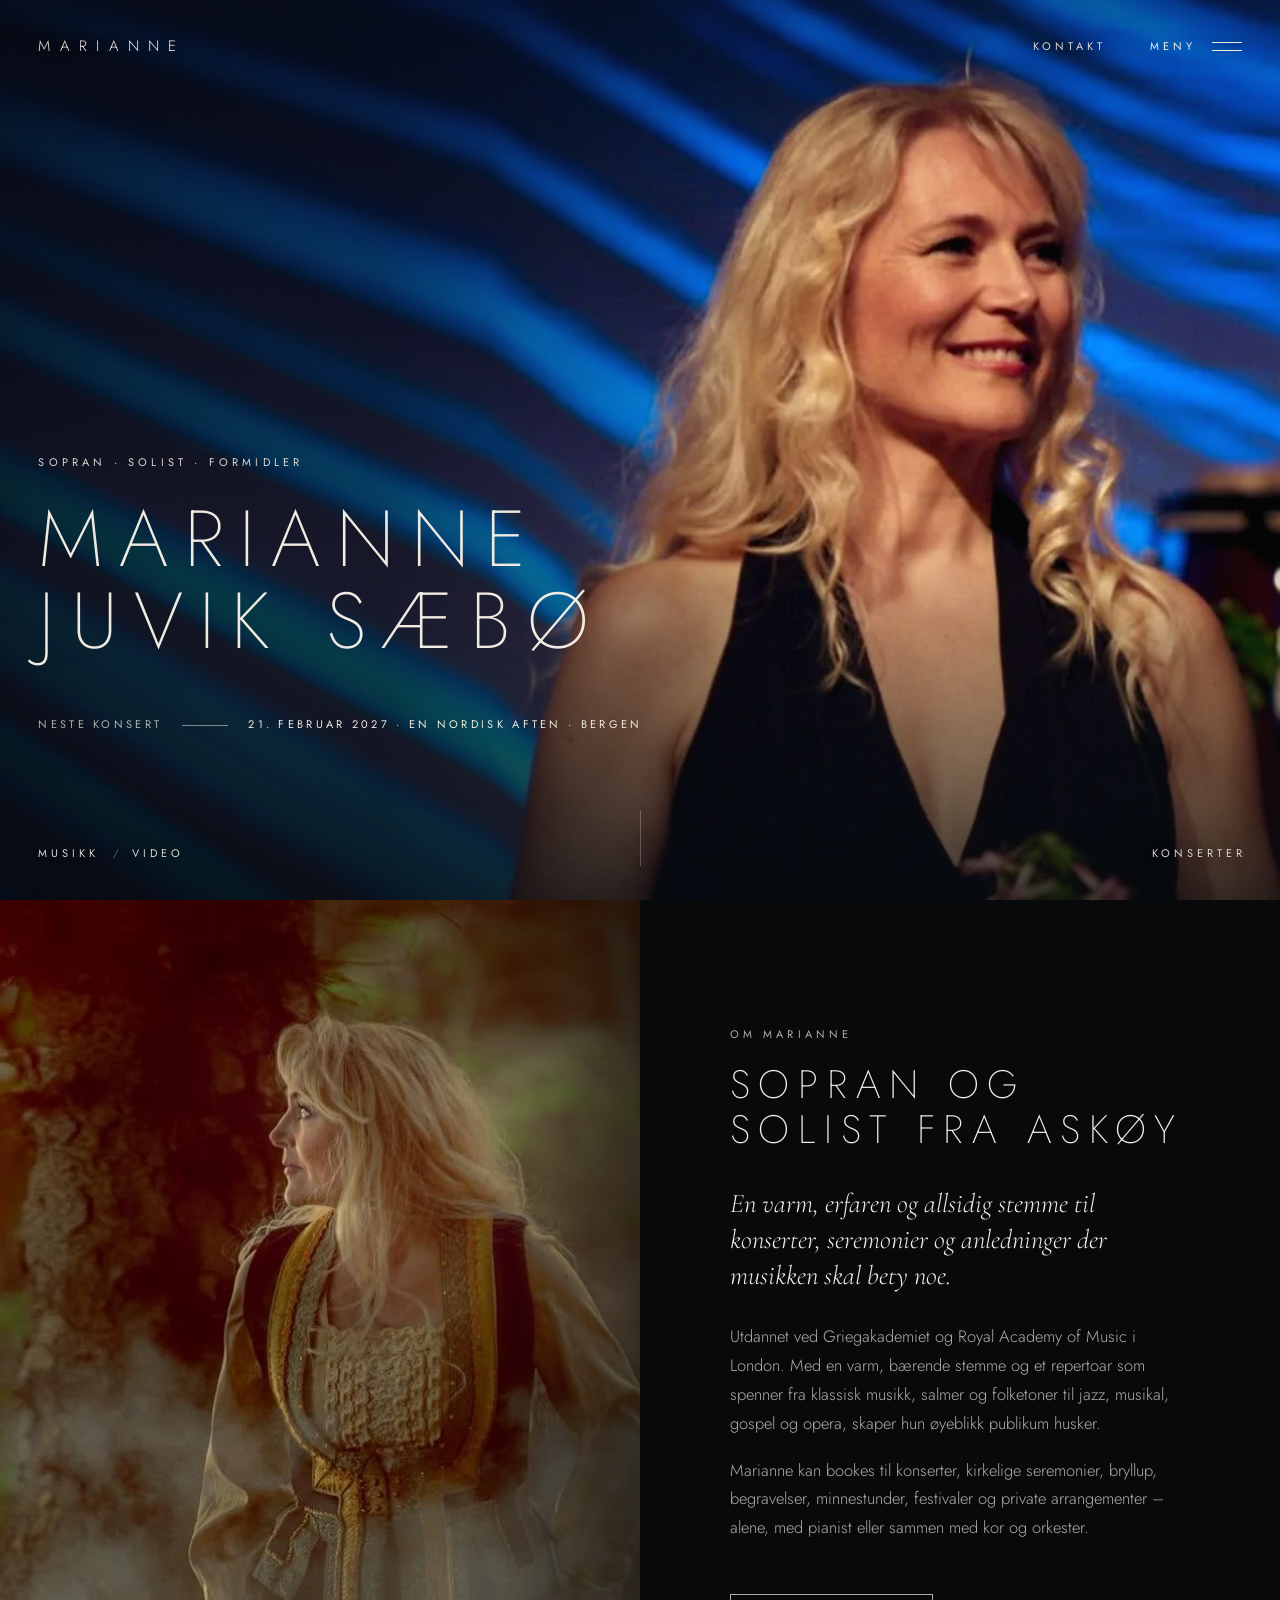
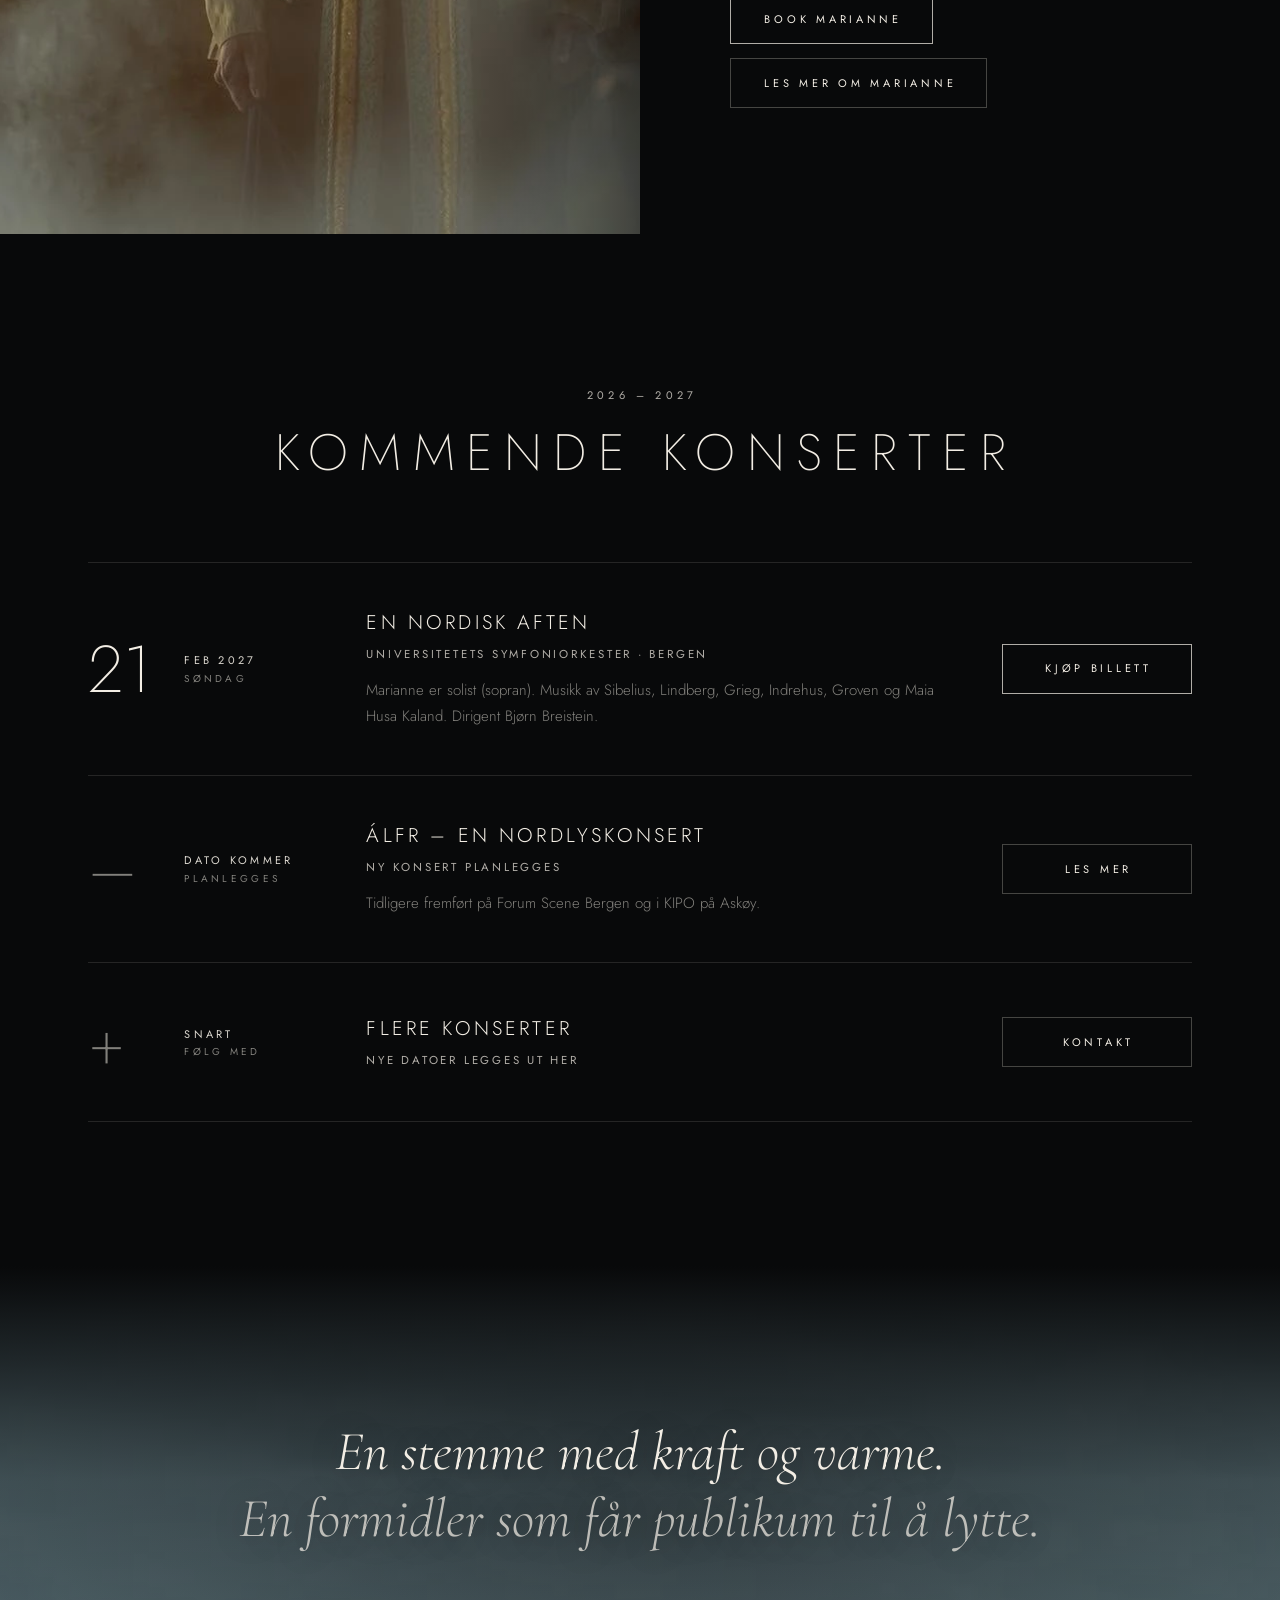
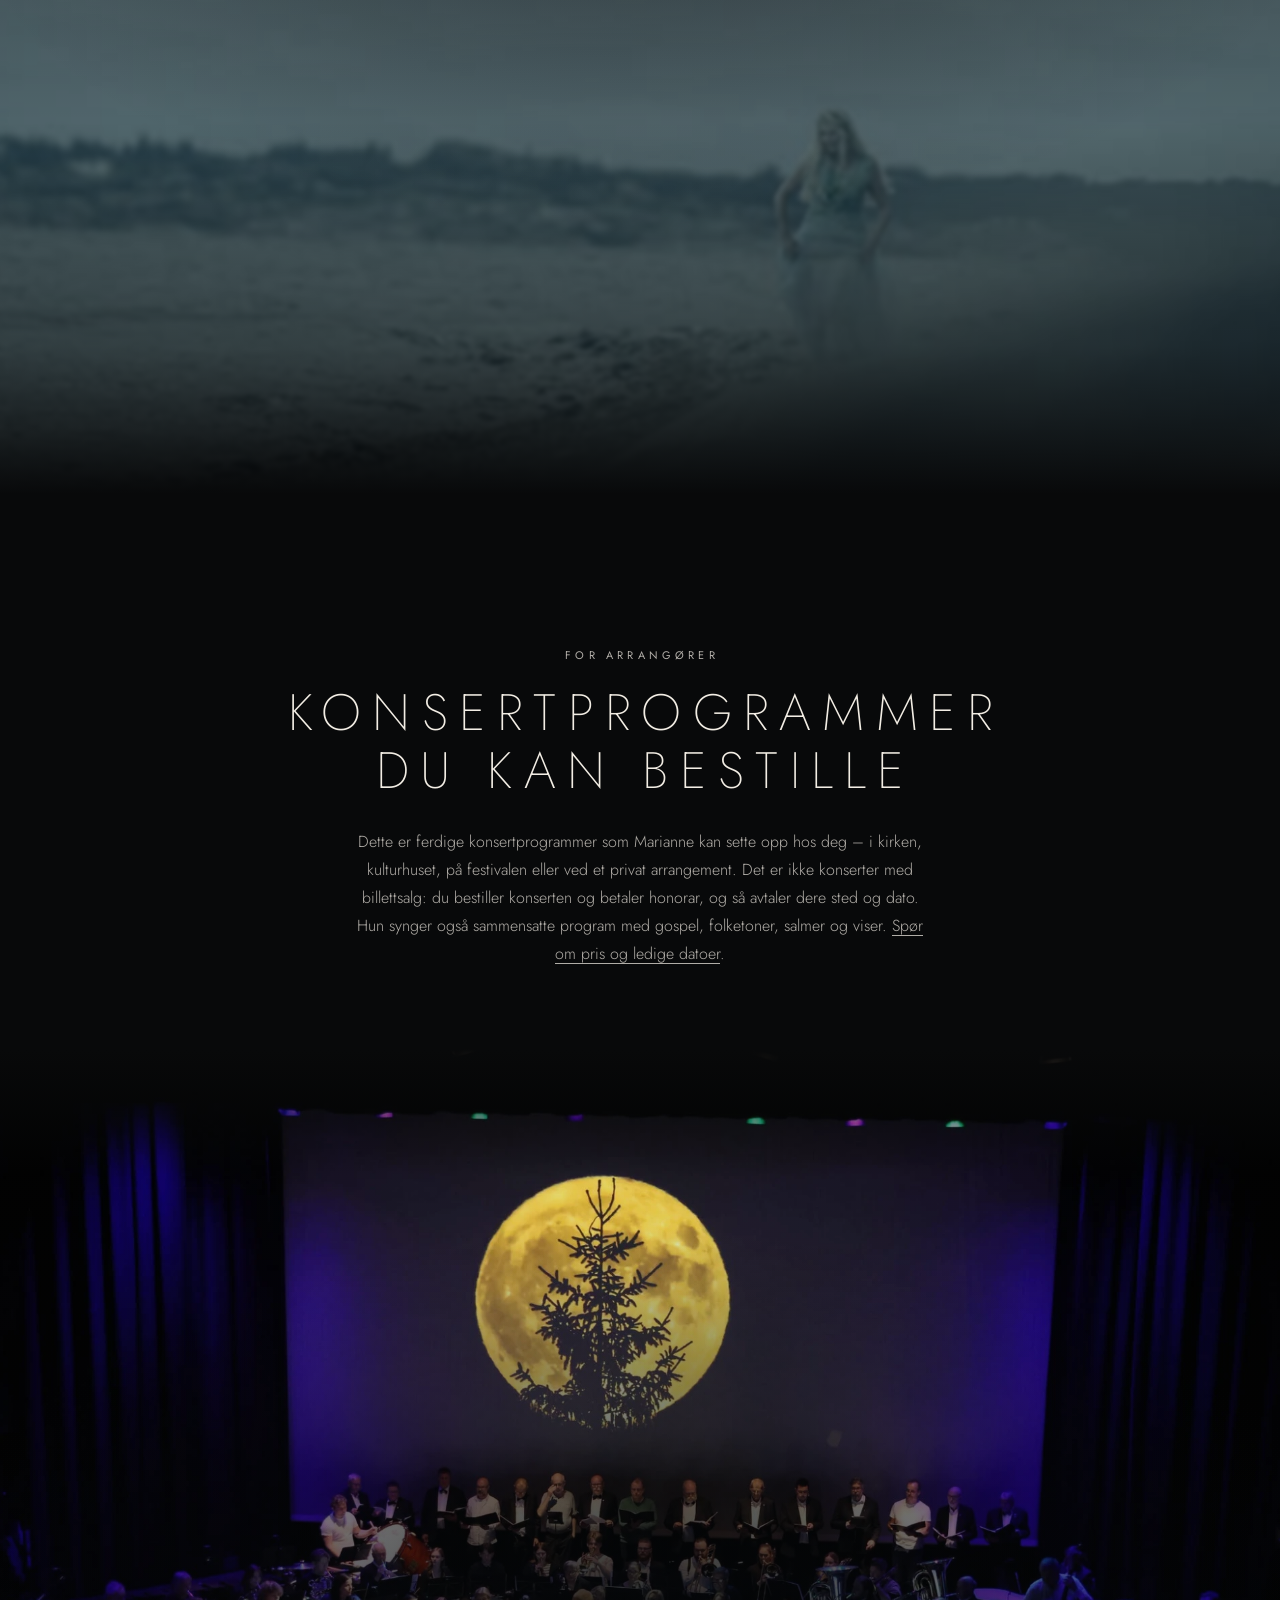
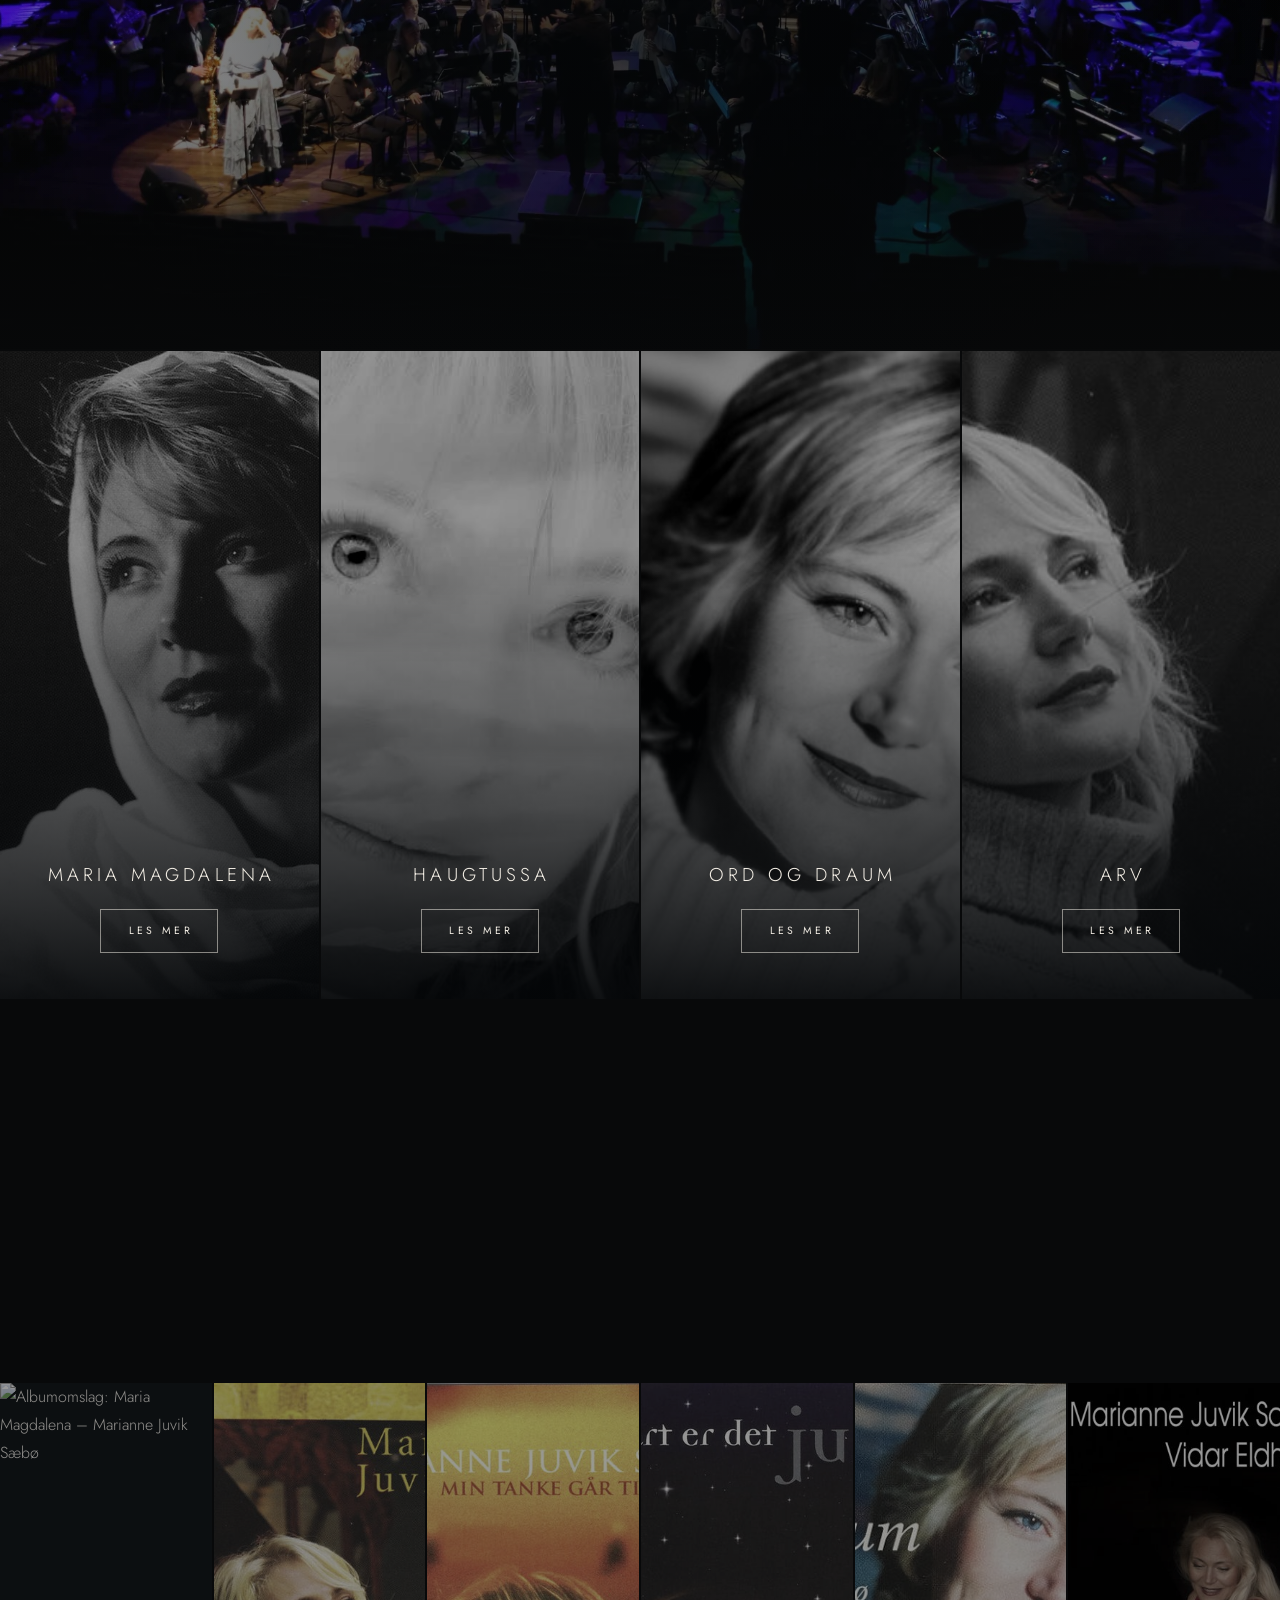
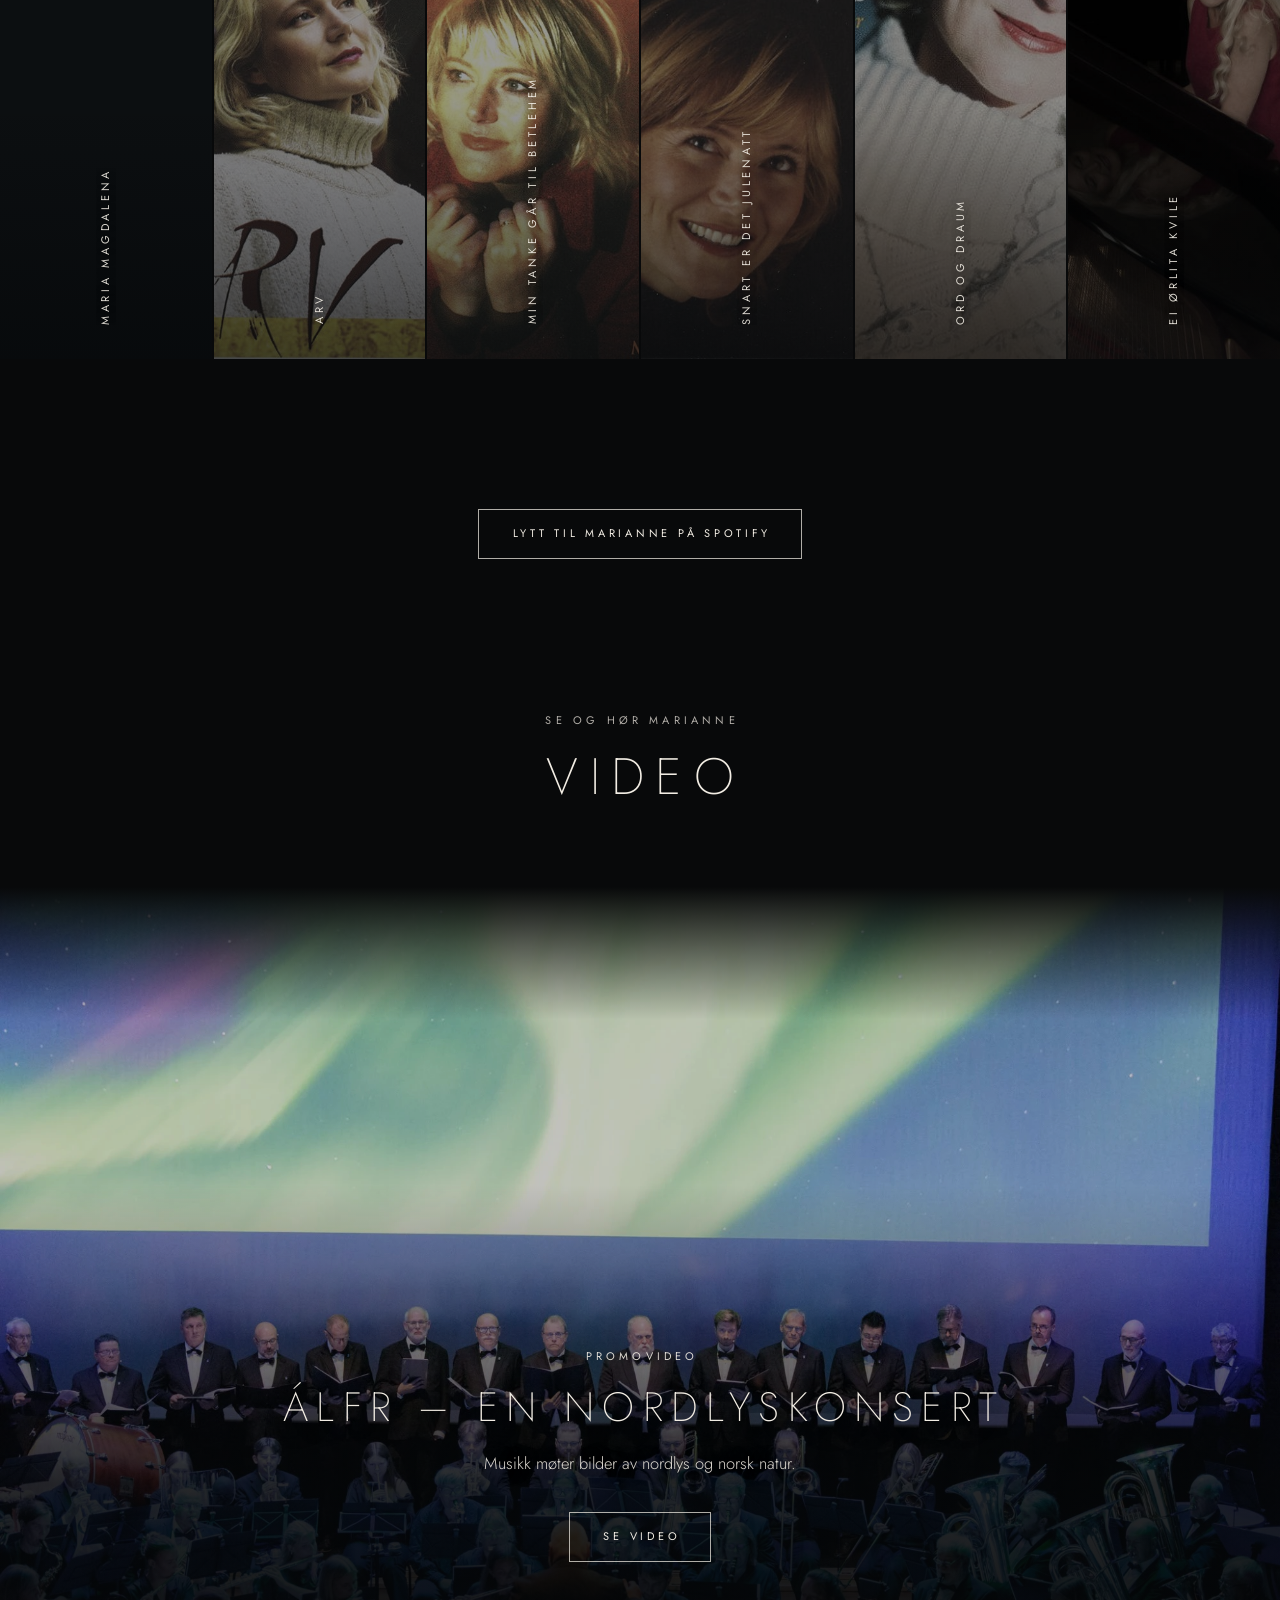
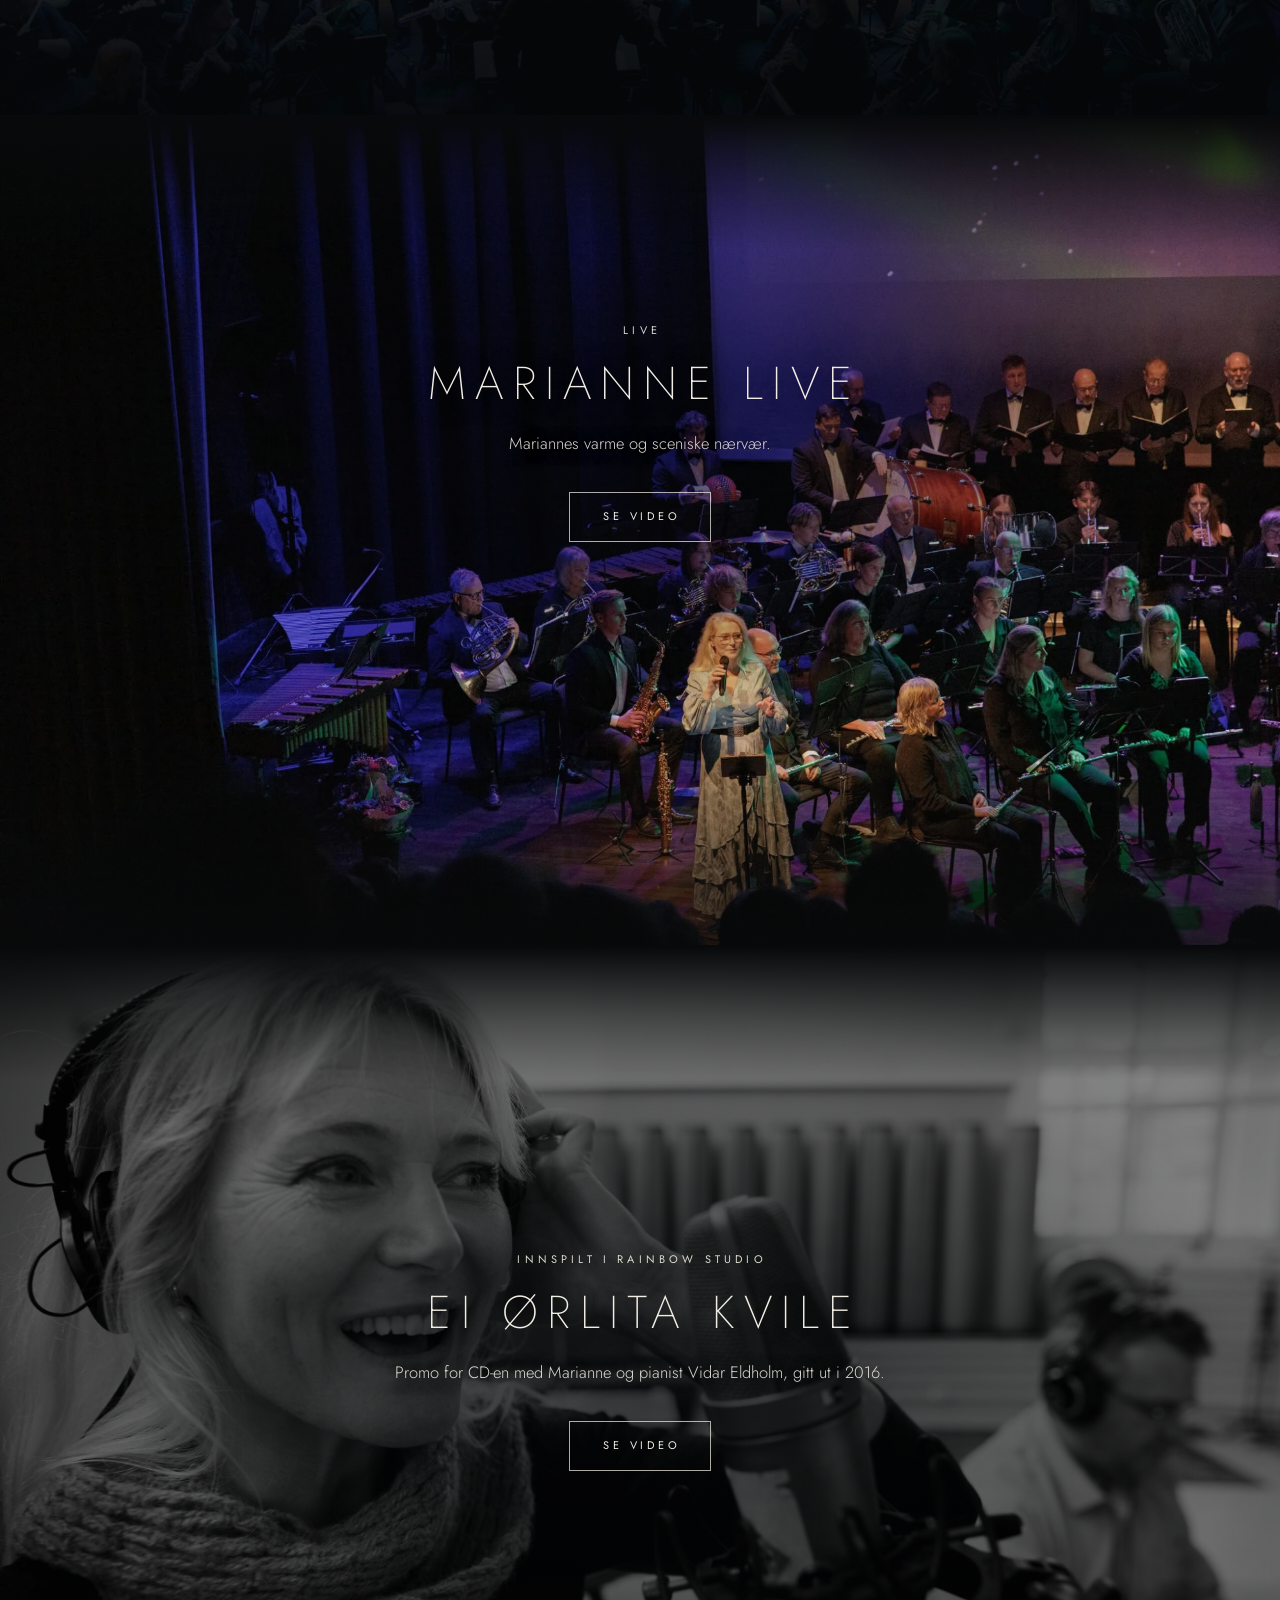
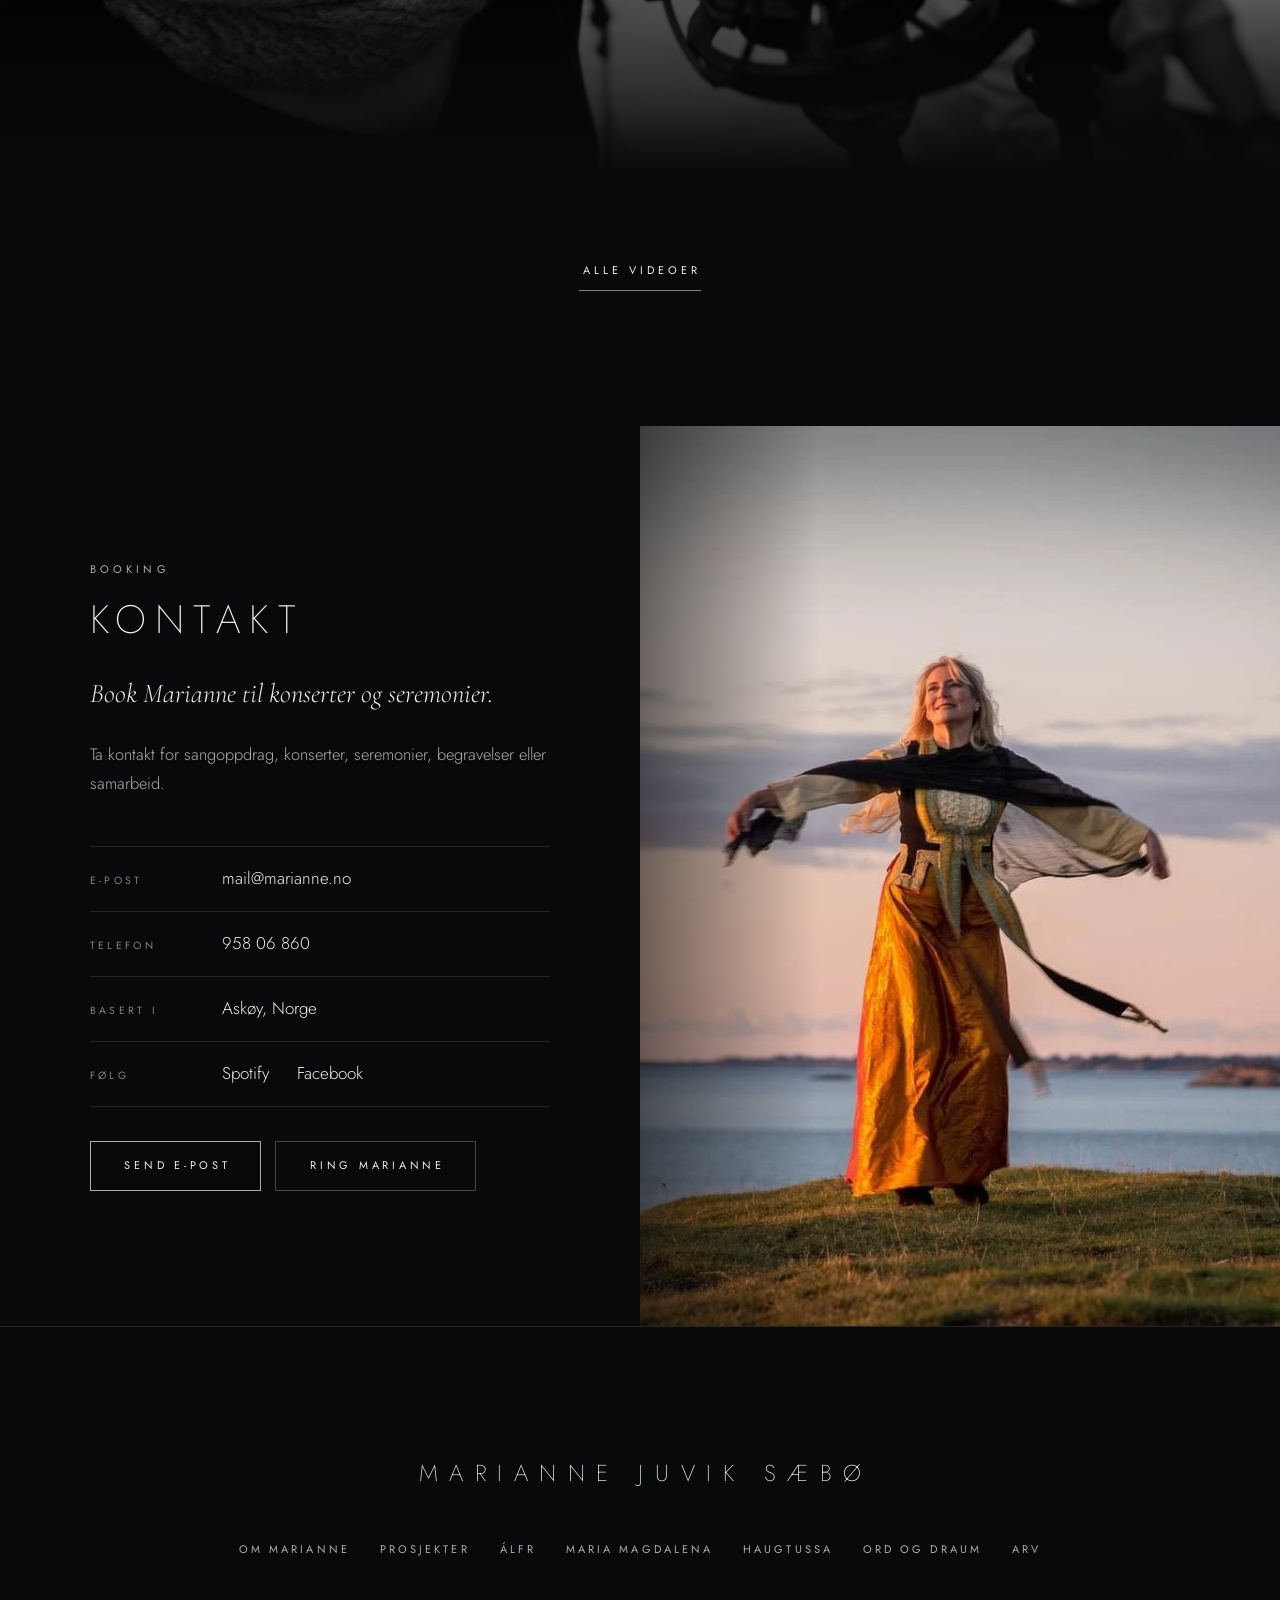
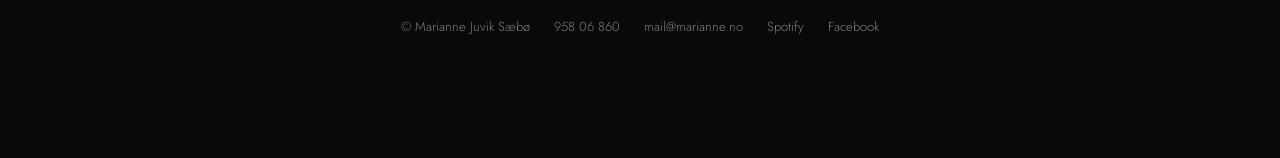
==== commit f737907e: "Eksklusive forslag: ÁLFR fjernet fra Bocelli-toppen, nytt innfelt bilde, Marianne til siden i sitate" ====
--- a/eksklusiv-1.html
+++ b/eksklusiv-1.html
@@ -13,7 +13,7 @@
   <link href="https://fonts.googleapis.com/css2?family=Cormorant+Garamond:ital,wght@1,300;1,400&family=Jost:wght@200;300;400;500&display=swap" rel="stylesheet">
   <link rel="preload" as="image" href="nye-bilder/15-bred.webp" media="(min-width: 760px) and (orientation: landscape)" fetchpriority="high">
   <link rel="preload" as="image" href="nye-bilder/15.webp" media="(max-width: 759px), (orientation: portrait)" fetchpriority="high">
-  <link rel="stylesheet" href="eksklusiv-1.css?v=7">
+  <link rel="stylesheet" href="eksklusiv-1.css?v=8">
   <script>document.documentElement.classList.add("js");</script>
 </head>
 
@@ -172,9 +172,9 @@
     <!-- 5 · Konsertprogram (Aktuelt) -->
     <section class="program" id="program" aria-labelledby="program-tittel">
       <header class="seksjonshode vis">
-        <p class="overtekst">Aktuelt</p>
-        <h2 class="tittel-tynn" id="program-tittel">Konserter du kan booke</h2>
-        <p class="seksjonshode__ingress">Marianne har flere ferdige konsertprogrammer som kan settes opp på nye scener. Hun synger også sammensatte program der hun boltrer seg innen ulike sjangre som gospel, folketoner, salmer og viser.</p>
+        <p class="overtekst">For arrangører</p>
+        <h2 class="tittel-tynn" id="program-tittel">Konsertprogrammer du kan bestille</h2>
+        <p class="seksjonshode__ingress">Dette er ferdige konsertprogrammer som Marianne kan sette opp hos deg – i kirken, kulturhuset, på festivalen eller ved et privat arrangement. Det er ikke konserter med billettsalg: du bestiller konserten og betaler honorar, og så avtaler dere sted og dato. Hun synger også sammensatte program med gospel, folketoner, salmer og viser. <a href="#kontakt">Spør om pris og ledige datoer</a>.</p>
       </header>
 
       <article class="panel panel--alfr" aria-labelledby="alfr-tittel">
--- a/eksklusiv-1.css
+++ b/eksklusiv-1.css
@@ -2046,3 +2046,10 @@
     transform: none;
   }
 }
+
+/* Lenken «Spør om pris og ledige datoer» i teksten om konsertprogrammene */
+.seksjonshode__ingress a {
+  text-decoration: underline;
+  text-decoration-thickness: 1px;
+  text-underline-offset: 4px;
+}
